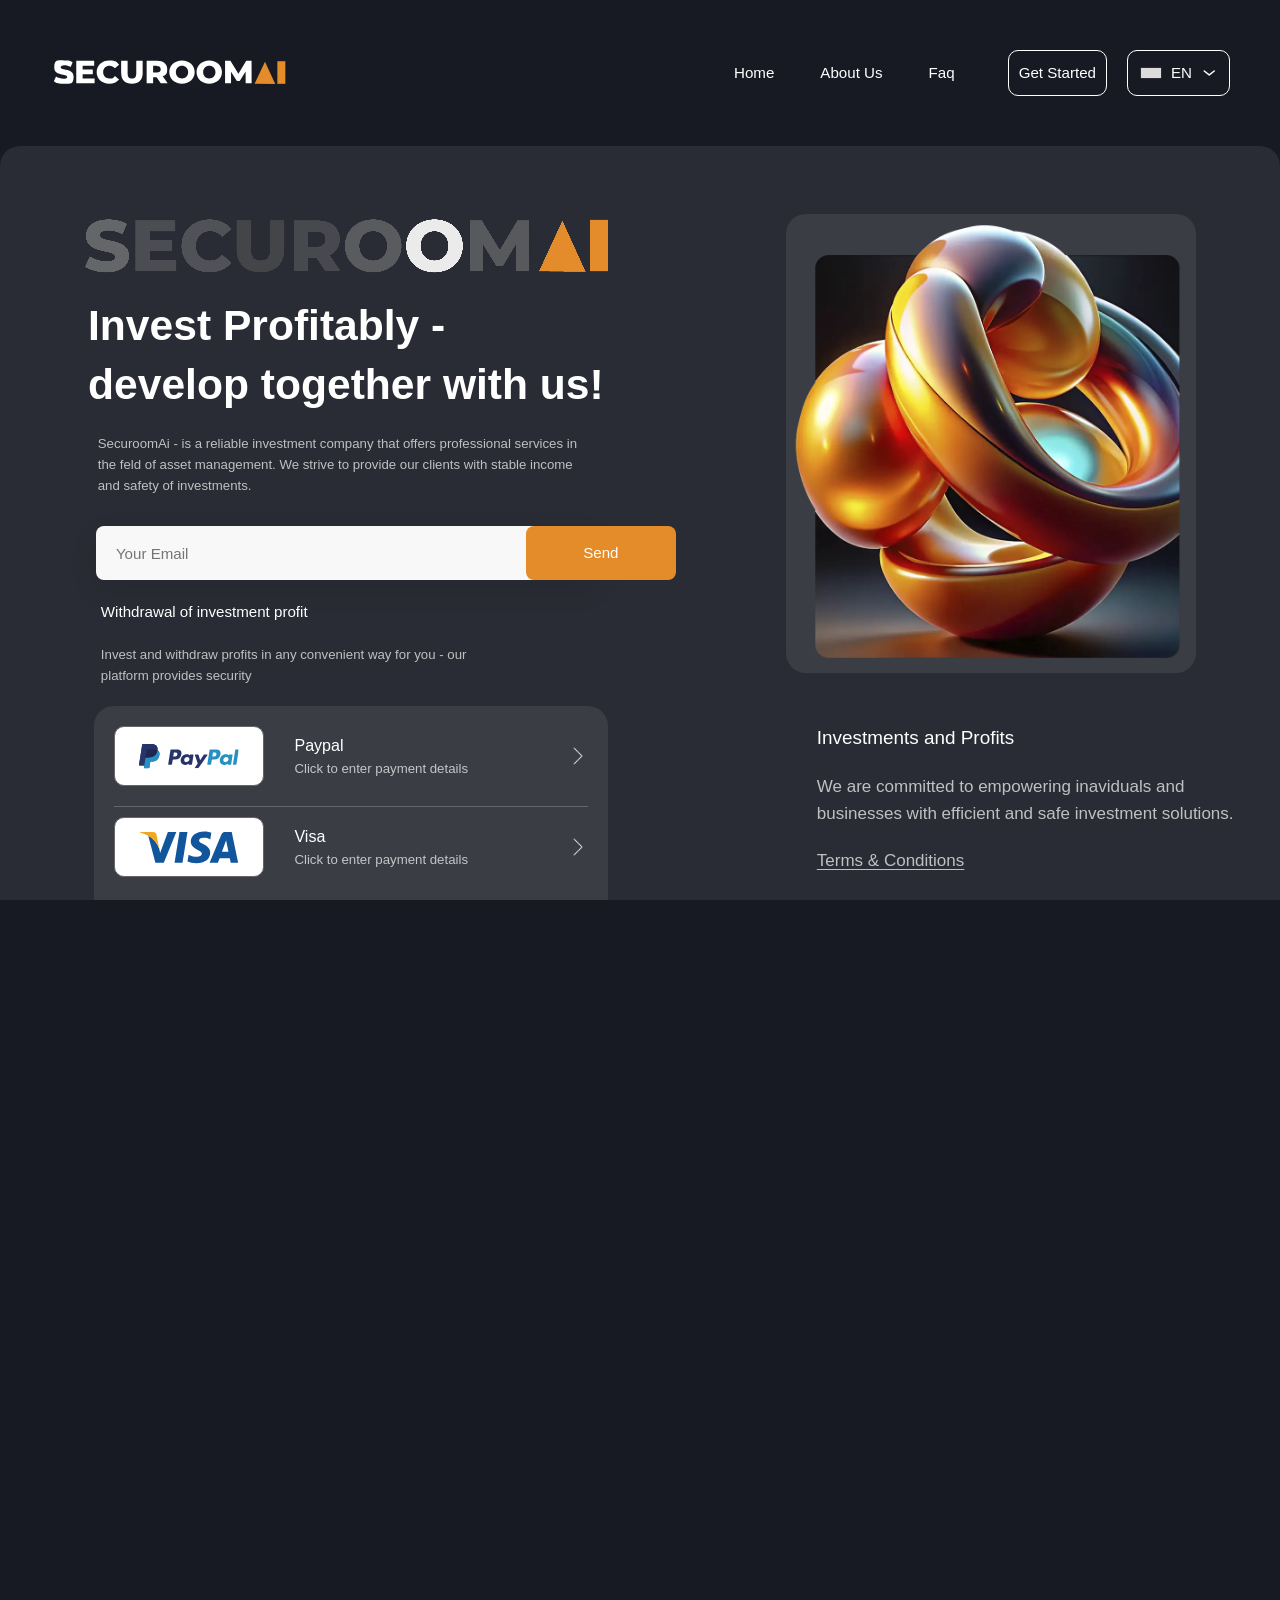
==== index.html @ 9df6a672 "Done" ====
<!DOCTYPE html>
<html lang="en">
<head>
    <meta charset="UTF-8">
    <meta name="viewport" content="width=device-width, initial-scale=1.0">
    <title>SecuroomAi™ | Official 2025 Update </title>

    <script src="js/jquery-3.7.1.min.js"></script>

    <link rel="stylesheet" href="styles/intlTelInput.css">
    <link rel="stylesheet" href="styles/style-min.css">
    <link rel="stylesheet" href="styles/styles.css">
    <link rel="stylesheet" href="styles/new.css">

    <link rel="icon" type="image/png" sizes="32x32" href="assets/favicon.ico">

</head>
<body>
    <div class="wrapper">
        <header class="header">
            <!-- DESKTOP NAVIGATION -->
            <a href="/" class="logo">
                <img src="assets/logo.svg" alt="">
            </a>
            <div class="right-section desktop">
                <nav class="nav desktop-nav">
                    <a class="menu__link " href="/">Home</a>
                    <a class="menu__link " href="/pages/about/">About Us</a>
                    <a class="menu__link" href="#faq">Faq</a>
                </nav>
                <div class="language">
                    <a id="toggle" class="menu__link stop_hover"><div class="iti__flag iti__gb"></div>En</a>
                    <ul class="submenu" style="max-height: 300px; overflow-y: auto;">
                        <li class="subitem"><a href="/languages/dk/"><div class="iti__flag iti__dk"></div>Dk</a></li>
                        <li class="subitem"><a href="/languages/de/"><div class="iti__flag iti__de"></div>De</a></li>
                        <li class="subitem"><a href="/languages/cz/"><div class="iti__flag iti__cz"></div>CZ</a></li>
                        <li class="subitem"><a href="/languages/es/"><div class="iti__flag iti__es"></div>Es</a></li>
                        <li class="subitem"><a href="/languages/fi/"><div class="iti__flag iti__fi"></div>fi</a></li>
                        <li class="subitem"><a href="/languages/fr/"><div class="iti__flag iti__fr"></div>Fr</a></li>
                        <li class="subitem"><a href="/languages/gr/"><div class="iti__flag iti__gr"></div>Gr</a></li>
                        <li class="subitem"><a href="/languages/it/"><div class="iti__flag iti__it"></div>IT</a></li>
                        <li class="subitem"><a href="/languages/hu/"><div class="iti__flag iti__hu"></div>HU</a></li>
                        <li class="subitem"><a href="/languages/nl/"><div class="iti__flag iti__nl"></div>NL</a></li>
                        <li class="subitem"><a href="/languages/no/"><div class="iti__flag iti__no"></div>NO</a></li>
                        <li class="subitem"><a href="/languages/pl/"><div class="iti__flag iti__pl"></div>PL</a></li>
                        <li class="subitem"><a href="/languages/pt/"><div class="iti__flag iti__pt"></div>PT</a></li>
                        <li class="subitem"><a href="/languages/ru/"><div class="iti__flag iti__ru"></div>RU</a></li>
                        <li class="subitem"><a href="/languages/se/"><div class="iti__flag iti__se"></div>SE</a></li>
                    </ul>
                </div>
                <a href="/pages/contact/"><button class="contact-btn">Get Started</button></a>
            </div>

            <!-- Mobile Navigation -->
            <div class="mobile-menu">
                <div class="language languages__mobile">
                    <a id="mobile-toggle" class="menu__link stop_hover"><div class="iti__flag iti__gb"></div>En</a>
                    <ul class="submenu" style="max-height: 300px; overflow-y: auto;">
                        <li class="subitem"><a href="/languages/dk/"><div class="iti__flag iti__dk"></div>Dk</a></li>
                        <li class="subitem"><a href="/languages/de/"><div class="iti__flag iti__de"></div>De</a></li>
                        <li class="subitem"><a href="/languages/cz/"><div class="iti__flag iti__cz"></div>CZ</a></li>
                        <li class="subitem"><a href="/languages/es/"><div class="iti__flag iti__es"></div>Es</a></li>
                        <li class="subitem"><a href="/languages/fi/"><div class="iti__flag iti__fi"></div>fi</a></li>
                        <li class="subitem"><a href="/languages/fr/"><div class="iti__flag iti__fr"></div>Fr</a></li>
                        <li class="subitem"><a href="/languages/gr/"><div class="iti__flag iti__gr"></div>Gr</a></li>
                        <li class="subitem"><a href="/languages/it/"><div class="iti__flag iti__it"></div>IT</a></li>
                        <li class="subitem"><a href="/languages/hu/"><div class="iti__flag iti__hu"></div>HU</a></li>
                        <li class="subitem"><a href="/languages/nl/"><div class="iti__flag iti__nl"></div>NL</a></li>
                        <li class="subitem"><a href="/languages/no/"><div class="iti__flag iti__no"></div>NO</a></li>
                        <li class="subitem"><a href="/languages/pl/"><div class="iti__flag iti__pl"></div>PL</a></li>
                        <li class="subitem"><a href="/languages/pt/"><div class="iti__flag iti__pt"></div>PT</a></li>
                        <li class="subitem"><a href="/languages/ru/"><div class="iti__flag iti__ru"></div>RU</a></li>
                        <li class="subitem"><a href="/languages/se/"><div class="iti__flag iti__se"></div>SE</a></li>
                    </ul>
                </div>
                <div id="burger-menu"><span></span></div>
                <div id="menu">
                    <ul>
                      <li><a href="/">Home</a></li>
                      <li><a href="/pages/about/">About Us</a></li>
                      <!-- <li><a href="/pages/faq/">Faq</a></li> -->
                    </ul>
                </div>
            </div>
        </header>

        <section class="home">
            <div class="container home__hold">
                <div class="home__body">
                    <div class="home__content">
                        <video id="logo" class="logo_video" src="assets/logo.webm" autoplay muted loop playsinline></video>
                        <span class="home__text jura-regular">Invest Profitably - <p>develop together with us!</p></span>
                        <p class="description__text">SecuroomAi - is a reliable investment company that offers professional services in the feld of asset management. We strive to provide our clients with stable income and safety of investments.</p>
                        
                        <div class="home__body__div">
                            <form action="#" class="email__form">
                                <input type="email" name="email" placeholder="Your Email" required="">
                                <button>Send</button>
                            </form>
                        </div>

                        <div class="home__body__div__2">
                            <h1>Withdrawal of investment profit</h1>
                            <p class="description__text">Invest and withdraw profits in any convenient way for you - our platform provides security</p>
                        </div>

                        <div class="home__body__div__3">
                            <div class="context">
                                <div class="icon icon-big icon-banner">
                                    <img src="assets/paypal.svg" alt="" loading="lazy">
                                </div>
                                <div class="context__content">
                                    <div>
                                        <h1 class="poppins-semibold">Paypal</h1>
                                        <p>Click to enter payment details</p>
                                    </div>
                                    <div>
                                        <img src="assets/right-arrow.png" alt="" loading="lazy">
                                    </div>
                                </div>
                            </div>
                            <hr/>
                            <div class="context">
                                <div class="icon icon-big icon-banner">
                                    <img src="assets/visa.svg" alt="" loading="lazy">
                                </div>
                                <div class="context__content">
                                    <div>
                                        <h1 class="poppins-semibold">Visa</h1>
                                        <p>Click to enter payment details</p>
                                    </div>
                                    <div>
                                        <img src="assets/right-arrow.png" alt="" loading="lazy">
                                    </div>
                                </div>
                            </div>
                        </div>
                    </div>
                </div>

                <div class="home__body__next__box">
                    <div class="left-box">
                        <div class="block__img block__img-1 picture__1">
                            <img src="assets/picture1.webp" alt="" loading="lazy">
                        </div>
                    </div>

                    <div class="right-box">
                        <h1>Investments and Profits</h1>
                        <p>We are committed to empowering inaviduals and businesses with efficient and safe investment solutions.</p>
                        <a href="/pages/terms"><p class="underlined">Terms & Conditions</p></a>
                    </div>
                </div>
            </div>
        </section>
    </div>

    <section class="stats__section">
        <div class="stat__item">
            <h2 class="montserrat-semibold">265K</h2>
            <p>Transfers and Payments<br><span>Sending money abroad, or shopping</span></p>
        </div>
        <div class="stat__item">
            <h2 class="montserrat-semibold">+89K</h2>
            <p>New users of SecuroomAi<br><span>Sending money abroad, or shopping</span></p>
        </div>
        <div class="stat__item">
            <h2 class="montserrat-semibold">89+</h2>
            <p>Payment Solutions<br><span>Sending money abroad, or shopping</span></p>
        </div>
        <div class="stat__item">
            <h2 class="montserrat-semibold">98%</h2>
            <p>Profitable deals<br><span>Sending money abroad, or shopping</span></p>
        </div>
    </section>

    <section class="block p0 spacing">
        <div class="container">
            <div class="block__row">
                <div class="block__img block__img-1 trading-card">
                    <img src="assets/picture2.webp" alt="" loading="lazy" class="trading-card-front">
                </div>

                <div class="block__col">
                    <h2 class="title-2 title-1">What is SecuroomAi?</h2>
                    <p class="txt jura-light">SecuroomAi is a platform designed to bring growth and success for everyone. This platform is characterized by enhanced security and an offer that cannot be ignored. The convenience of this platform allows investors of all backgrounds and abilities to connect to it. This diversity has become one of the biggest advantages of SecuroomAi because you get support from the best.</p>
                    
                    <div class="buttons-container">
                        <button class="cta-button">Start Investing</button>
                    </div>

                    <div class="about__description">
                        <div>
                            <h1>Secure Platform</h1>
                            <p>When choosing a platform, you want to make sure that your money is placed in a safe and secure place that will continue to grow over...</p>
                            <button class="underlined montserrat-italic">Read More</button>
                        </div>

                        <div>
                            <h1>Streamlining the Process</h1>
                            <p>Invest on our platform the way you want to invest. Everything in SecuroomAi has been designed to be intuitive to navigate the...</p>
                            <button class="underlined montserrat-italic">Read More</button>
                        </div>
                    </div>
                </div>
            </div>
        </div>
    </section>

    <section class="block block__how section-bg">
        <div class="container">
            <h2 class="title-2 center montserrat-regular">Getting Started with <span>SecuroomAi</span></h2>
            <p class="txt center">You've decided that you want to get started in SecuroomAi, but you may not know where to start. How do you go about making it happen? Stay tuned as we cover each of the individual steps needed to get started making deals.</p>
            <div class="why_cards">
                <div class="block__line">
                    <div class="number-box">1</div>
                    <div class=" why_card inverted-radius">
                        <div class="block__body">
                            <div class="block__body__description">
                                <h3 class="block__title poppins-semibold">Register an Account</h3>
                                <p>First, you must register an account with SecuroomAi. Head over to the login page and look below to what says, “Register a New Account.” Click the link to enter the next page where it will tell you to fill out your basic details, such as name, phone number, and email address.</p>
                                <button class="underlined montserrat-italic">Register Now</button>
                            </div>
                        </div>
                    </div>
                </div>
                <div class="block__line">
                    <div class="number-box">2</div>
                    <div class=" why_card inverted-radius">
                        <div class="block__body">
                            <div class="block__body__description">
                                <h3 class="block__title poppins-semibold">Check for a Confirmation</h3>
                                <p>A confirmation email is headed your way, granting access to SecuroomAi. Shortly after, you'll receive a direct line to your expert account manager - your partner in navigating the crypto landscape.</p>
                                <button class="underlined montserrat-italic">Register Now</button>
                            </div>
                        </div>
                    </div>
                </div>
                <div class="block__line">
                    <div class="number-box">3</div>
                    <div class=" why_card inverted-radius">
                        <div class="block__body block__body_special">
                            <div class="block__body__description">
                                <h3 class="block__title poppins-semibold">Make a Deposit</h3>
                                <p>Empower your trading journey with an initial deposit of just $250, providing the capital needed to launch your SecuroomAi experience.</p>
                                <button class="underlined montserrat-italic">Register Now</button>
                            </div>
                        </div>
                    </div>
                </div>
            </div>
        </div>
    </section>

    <div class="holder holder__space">
        <div class="holder__content">
            <div class="holder__container">
                <div>
                    <h2 class="title-2 text__holder__container">Use of modern <span>investment strategies</span></h2>
                </div>

                <div class="holder__body">
                    <p class="txt experience__info jura-light">By choosing our platform, you can rest assured that your money is placed in a safe and secure place that will continue to grow over time. You cannot underestimate the value of a platform that protects your money.</p>
                    <a href="/pages/login"><button class="cta-button experience__button">Start Payment</button></a>
                </div>
            </div>
        </div>
    </div>

    <section class="benefit">
        <div class="container">
            <div class="video-wrapper">
                <video class="stretched-video" playsinline>
                    <source src="assets/video.mp4" type="video/webm" />
                </video>
            </div>

            <div class="outer circle" id="playPauseBtn">
                <div class="inner circle">
                    <img src="assets/play.png" class="play_icon" id="playIcon">
                </div>
            </div>

            <div class="glass-card">
                <h3>Expert account<br>managers available</h3>
                <p>You can get help and solutions to your problems at any time that is convenient for you, regardless of your time zone or work schedule.</p>
                <button class="underlined montserrat-italic">Register Now</button>
            </div>

            <div class="benefit__row">
                <div class="benefit__col benefit__center">
                    <div class="icon icon-big icon__remove"><img src="assets/schedule.svg" alt=""></div>
                    <p>Navigable interface</p>
                </div>
                <div class="benefit__col benefit__center">
                    <div class="icon icon-big icon__remove"><img src="assets/world.svg" alt=""></div>
                    <p>Offering open to most<br> countries (excluding the USA)</p>
                </div>
                <div class="benefit__col benefit__center">
                    <div class="icon icon-big icon__remove"><img src="assets/computer.svg" alt=""></div>
                    <p>Simulator lets you develop<br> profitable trading strategies</p>
                </div>
                <div class="benefit__col benefit__center">
                    <div class="icon icon-big icon__remove"><img src="assets/chart.svg" alt=""></div>
                    <p>No platform fees</p>
                </div>
            </div>
        </div>
    </section>

    <section class="faq">
        <h2 class="title-2 center montserrat-regular">Frequently Asked <span>Questions</span></h2>
        <div class="container__faq">
            <div class="faq-left inverted-radius-faq">
                <div class="contact-box">
                    <p class="contact-title">Something in mind?</p>
                    <p class="colored">Contact us by email<br>
                    <a class="montserrat-italic" href="mailto:support@SecuroomAi.com">support@SecuroomAi.com</a></p>
                </div>

                <div class="block__img block__img-1 trading-card">
                    <img src="assets/picture3.webp" alt="" loading="lazy" class="trading-card-front">
                </div>
            </div>

            <div class="faq-right">
                <p class="description">In this section we have collected answers to frequently asked questions related to the use of modern investment strategies.</p>

                <div class="search-box">
                    <input type="text" placeholder="Search Faq.....">
                    <span class="search-icon">
                        <img src="assets/search.png">
                    </span>
                </div>

                <div class="faq-list">
                    <div class="faq-item">
                        <span class="faq-number montserrat-semibold">01</span>
                          <div class="faq-text">
                                <h3>Can you use the platform at SecuroomAi for free?</h3>
                                <p>Unlike other platforms that may charge fees, SecuroomAi has no commissions, no signup fees, and no hidden fees imposed.</p>
                          </div>
                        <span class="arrow">
                            <img src="assets/arrow-left.png">
                        </span>
                    </div>

                    <div class="faq-item">
                        <span class="faq-number montserrat-semibold">02</span>
                        <div class="faq-text">
                            <h3>Is investing a safe thing to do?</h3>
                            <p>Investments should be approached realistically – all investments carry some risk. The risk is related to the volatility of digital assets.</p>
                        </div>
                        <span class="arrow">
                            <img src="assets/arrow-left.png">
                        </span>
                    </div>

                    <div class="faq-item">
                        <span class="faq-number montserrat-semibold">03</span>
                        <div class="faq-text">
                            <h3>How do I make a deposit or withdrawal?</h3>
                            <p>SecuroomAi allows you to deposit and withdraw money as you see fit. Simply go to your dashboard and click “make a deposit” or “withdraw cash”.</p>
                        </div>
                        <span class="arrow">
                            <img src="assets/arrow-left.png">
                        </span>
                    </div>
                </div>

                <button class="learn-more">
                    <span class="arrow faq__arrow">
                        <img src="assets/arrow-down.png">
                    </span>
                    <span>Learn More</span>
                </button>
            </div>
        </div>
    </section>

    <footer class="footer">
        <div class="footer-top">
            <div class="container footer__container">
                <div class="footer__first__section">
                    <h3 class="title-form montserrat-semibold">Maximize Your Gains with<br> SecuroomAi</h3>
                    <div class="home__body__div">
                        <form action="#" class="email__form">
                            <input type="email" name="email" placeholder="Enter Your Email" required="">
                            <button>Subscribe</button>
                        </form>
                    </div>
                </div>
                <hr />
                <div class="flex-bl">
                    <a href="/" class="logo"><img src="assets/logo.svg" alt=""></a>
                    <ul class="nav nav1">
                        <li class="nav__link"><a href="/">Home</a></li>
                        <li class="nav__link"><a href="/pages/about/">About Us</a></li>
                        <li class="nav__link"><a href="/pages/contact/">Contact Us</a></li>
                    </ul>
                </div>

                <p class="jura-light">
                    <span class="jura-demibold">Important Risk Note:</span>
                    <br>
                    It should be noted that investments can be very risky and should be approached with caution, especially during periods of extreme volatility. According to data, about 70% of investors lose money at one point or another. However, the market can also be very profitable with the right trades. Remember that SecuroomAi, and any other commercial names used on this platform, are for commercial purposes only. Make sure you read the Terms and Conditions carefully, as they contain everything you need to know about how we operate. With regard to your personal information, you agree that we may share your personal information with necessary third parties. This primarily applies to organizations that provide trading services in accordance with our <a href="/pages/policy/">Privacy Policy</a> and <a href="/pages/terms/">Terms and Conditions</a>.
                </p>
                <hr />
                <div>
                    <p class="copyright">© Copyright <span class="montserrat-semibold">SecuroomAi</span>, All Rights Reserved</p>
                </div>
            </div>
        </div>
    </footer>

<script src="js/scripts.js"></script>
<script src="js/main.js"></script>

<script>
    function toggleParagraph(stepElement) {
        document.querySelectorAll(".step").forEach(step => {
            if (step !== stepElement) {
                step.classList.remove("open");
            }
        });
        stepElement.classList.toggle("open");
    }

    // LOGO WEBM SPEED
    const logoVideo = document.getElementById('logo');
    logoVideo.playbackRate = 0.5;

    // VIDEO PLAY
    const video = document.querySelector('.stretched-video');
    const playBtn = document.getElementById('playPauseBtn');
    const playIcon = document.getElementById('playIcon');
    const glassCard = document.querySelector('.glass-card');

    playBtn.addEventListener('click', () => {
        video.play();
        playBtn.style.display = 'none';
        glassCard.style.display = 'none';
    });

    video.addEventListener('click', () => {
        if (!video.paused) {
            video.pause();
            playBtn.style.display = 'flex';
            glassCard.style.display = 'block';
        }
    });

    video.addEventListener('ended', () => {
        playBtn.style.display = 'flex';
        glassCard.style.display = 'block';
    });
</script>

</body>
</html>
---- styles/intlTelInput.css ----
.iti {
  position: relative;
  display: inline-block;
}
.iti * {
  box-sizing: border-box;
}
.iti__hide {
  display: none;
}
.iti__v-hide {
  visibility: hidden;
}
.iti input,
.iti input[type=text],
.iti input[type=tel] {
  position: relative;
  z-index: 0;
  margin-top: 0 !important;
  margin-bottom: 0 !important;
  padding-right: 36px;
  margin-right: 0;
}
.iti__flag-container {
  position: absolute;
  top: 0;
  bottom: 0;
  right: 0;
  padding: 1px;
}
.iti__selected-flag {
  z-index: 1;
  position: relative;
  display: flex;
  align-items: center;
  height: 100%;
  padding: 0 6px 0 8px;
}
.iti__arrow {
  margin-left: 6px;
  width: 0;
  height: 0;
  border-left: 3px solid transparent;
  border-right: 3px solid transparent;
  border-top: 4px solid #555;
}
[dir=rtl] .iti__arrow {
  margin-right: 6px;
  margin-left: 0;
}
.iti__arrow--up {
  border-top: none;
  border-bottom: 4px solid #555;
}
.iti__country-list {
  position: absolute;
  z-index: 2;
  list-style: none;
  padding: 0;
  margin: 0 0 0 -1px;
  box-shadow: 1px 1px 4px rgba(0, 0, 0, 0.2);
  background-color: white;
  border: 1px solid #ccc;
  white-space: nowrap;
  max-height: 200px;
  overflow-y: scroll;
  -webkit-overflow-scrolling: touch;
}
.iti__country-list--dropup {
  bottom: 100%;
  margin-bottom: -1px;
}
@media (max-width: 500px) {
  .iti__country-list {
    white-space: normal;
  }
}
.iti__flag-box {
  display: inline-block;
  width: 20px;
}
.iti__divider {
  padding-bottom: 5px;
  margin-bottom: 5px;
  border-bottom: 1px solid #fff;
}
.iti__country {
  display: flex;
  align-items: center;
  padding: 5px 10px;
  outline: none;
}
.iti__dial-code {
  color: #fff;
}
.iti__country.iti__highlight {
  background-color: rgba(0, 0, 0, 0.05);
}
.iti__flag-box, .iti__country-name {
  margin-right: 6px;
  color: #fff;
}
[dir=rtl] .iti__flag-box, [dir=rtl] .iti__country-name {
  margin-right: 0;
  margin-left: 6px;
}
.iti--allow-dropdown input,
.iti--allow-dropdown input[type=text],
.iti--allow-dropdown input[type=tel], .iti--separate-dial-code input,
.iti--separate-dial-code input[type=text],
.iti--separate-dial-code input[type=tel] {
  padding-right: 6px;
  padding-left: 52px;
  margin-left: 0;
}
[dir=rtl] .iti--allow-dropdown input,
[dir=rtl] .iti--allow-dropdown input[type=text],
[dir=rtl] .iti--allow-dropdown input[type=tel], [dir=rtl] .iti--separate-dial-code input,
[dir=rtl] .iti--separate-dial-code input[type=text],
[dir=rtl] .iti--separate-dial-code input[type=tel] {
  padding-right: 52px;
  padding-left: 6px;
  margin-right: 0;
}
.iti--allow-dropdown .iti__flag-container, .iti--separate-dial-code .iti__flag-container {
  right: auto;
  left: 0;
}
[dir=rtl] .iti--allow-dropdown .iti__flag-container, [dir=rtl] .iti--separate-dial-code .iti__flag-container {
  right: 0;
  left: auto;
}
.iti--allow-dropdown .iti__flag-container:hover {
  cursor: pointer;
}
.iti--allow-dropdown .iti__flag-container:hover .iti__selected-flag {
  background-color: rgba(0, 0, 0, 0.05);
}
.iti--allow-dropdown input[disabled] + .iti__flag-container:hover,
.iti--allow-dropdown input[readonly] + .iti__flag-container:hover {
  cursor: default;
}
.iti--allow-dropdown input[disabled] + .iti__flag-container:hover .iti__selected-flag,
.iti--allow-dropdown input[readonly] + .iti__flag-container:hover .iti__selected-flag {
  background-color: transparent;
}
.iti--separate-dial-code .iti__selected-flag {
  background-color: rgba(0, 0, 0, 0.05);
}
.iti--separate-dial-code.iti--show-flags .iti__selected-dial-code {
  margin-left: 6px;
}
[dir=rtl] .iti--separate-dial-code.iti--show-flags .iti__selected-dial-code {
  margin-left: 0;
  margin-right: 6px;
}
.iti--container {
  position: absolute;
  top: -1000px;
  left: -1000px;
  z-index: 1060;
  padding: 1px;
}
.iti--container:hover {
  cursor: pointer;
}

.iti-mobile .iti--container {
  top: 30px;
  bottom: 30px;
  left: 30px;
  right: 30px;
  position: fixed;
}
.iti-mobile .iti__country-list {
  max-height: 100%;
  width: 100%;
}
.iti-mobile .iti__country {
  padding: 10px 10px;
  line-height: 1.5em;
}

.iti__flag {
  width: 20px;
}
.iti__flag.iti__be {
  width: 18px;
}
.iti__flag.iti__ch {
  width: 15px;
}
.iti__flag.iti__mc {
  width: 19px;
}
.iti__flag.iti__ne {
  width: 18px;
}
.iti__flag.iti__np {
  width: 13px;
}
.iti__flag.iti__va {
  width: 15px;
}
@media (-webkit-min-device-pixel-ratio: 2), (min-resolution: 192dpi) {
  .iti__flag {
    background-size: 5762px 15px;
  }
}
.iti__flag.iti__ac {
  height: 10px;
  background-position: 0px 0px;
}
.iti__flag.iti__ad {
  height: 14px;
  background-position: -22px 0px;
}
.iti__flag.iti__ae {
  height: 10px;
  background-position: -44px 0px;
}
.iti__flag.iti__af {
  height: 14px;
  background-position: -66px 0px;
}
.iti__flag.iti__ag {
  height: 14px;
  background-position: -88px 0px;
}
.iti__flag.iti__ai {
  height: 10px;
  background-position: -110px 0px;
}
.iti__flag.iti__al {
  height: 15px;
  background-position: -132px 0px;
}
.iti__flag.iti__am {
  height: 10px;
  background-position: -154px 0px;
}
.iti__flag.iti__ao {
  height: 14px;
  background-position: -176px 0px;
}
.iti__flag.iti__aq {
  height: 14px;
  background-position: -198px 0px;
}
.iti__flag.iti__ar {
  height: 13px;
  background-position: -220px 0px;
}
.iti__flag.iti__as {
  height: 10px;
  background-position: -242px 0px;
}
.iti__flag.iti__at {
  height: 14px;
  background-position: -264px 0px;
}
.iti__flag.iti__au {
  height: 10px;
  background-position: -286px 0px;
}
.iti__flag.iti__aw {
  height: 14px;
  background-position: -308px 0px;
}
.iti__flag.iti__ax {
  height: 13px;
  background-position: -330px 0px;
}
.iti__flag.iti__az {
  height: 10px;
  background-position: -352px 0px;
}
.iti__flag.iti__ba {
  height: 10px;
  background-position: -374px 0px;
}
.iti__flag.iti__bb {
  height: 14px;
  background-position: -396px 0px;
}
.iti__flag.iti__bd {
  height: 12px;
  background-position: -418px 0px;
}
.iti__flag.iti__be {
  height: 15px;
  background-position: -440px 0px;
}
.iti__flag.iti__bf {
  height: 14px;
  background-position: -460px 0px;
}
.iti__flag.iti__bg {
  height: 12px;
  background-position: -482px 0px;
}
.iti__flag.iti__bh {
  height: 12px;
  background-position: -504px 0px;
}
.iti__flag.iti__bi {
  height: 12px;
  background-position: -526px 0px;
}
.iti__flag.iti__bj {
  height: 14px;
  background-position: -548px 0px;
}
.iti__flag.iti__bl {
  height: 14px;
  background-position: -570px 0px;
}
.iti__flag.iti__bm {
  height: 10px;
  background-position: -592px 0px;
}
.iti__flag.iti__bn {
  height: 10px;
  background-position: -614px 0px;
}
.iti__flag.iti__bo {
  height: 14px;
  background-position: -636px 0px;
}
.iti__flag.iti__bq {
  height: 14px;
  background-position: -658px 0px;
}
.iti__flag.iti__br {
  height: 14px;
  background-position: -680px 0px;
}
.iti__flag.iti__bs {
  height: 10px;
  background-position: -702px 0px;
}
.iti__flag.iti__bt {
  height: 14px;
  background-position: -724px 0px;
}
.iti__flag.iti__bv {
  height: 15px;
  background-position: -746px 0px;
}
.iti__flag.iti__bw {
  height: 14px;
  background-position: -768px 0px;
}
.iti__flag.iti__by {
  height: 10px;
  background-position: -790px 0px;
}
.iti__flag.iti__bz {
  height: 12px;
  background-position: -812px 0px;
}
.iti__flag.iti__ca {
  height: 10px;
  background-position: -834px 0px;
}
.iti__flag.iti__cc {
  height: 10px;
  background-position: -856px 0px;
}
.iti__flag.iti__cd {
  height: 15px;
  background-position: -878px 0px;
}
.iti__flag.iti__cf {
  height: 14px;
  background-position: -900px 0px;
}
.iti__flag.iti__cg {
  height: 14px;
  background-position: -922px 0px;
}
.iti__flag.iti__ch {
  height: 15px;
  background-position: -944px 0px;
}
.iti__flag.iti__ci {
  height: 14px;
  background-position: -961px 0px;
}
.iti__flag.iti__ck {
  height: 10px;
  background-position: -983px 0px;
}
.iti__flag.iti__cl {
  height: 14px;
  background-position: -1005px 0px;
}
.iti__flag.iti__cm {
  height: 14px;
  background-position: -1027px 0px;
}
.iti__flag.iti__cn {
  height: 14px;
  background-position: -1049px 0px;
}
.iti__flag.iti__co {
  height: 14px;
  background-position: -1071px 0px;
}
.iti__flag.iti__cp {
  height: 14px;
  background-position: -1093px 0px;
}
.iti__flag.iti__cq {
  height: 12px;
  background-position: -1115px 0px;
}
.iti__flag.iti__cr {
  height: 12px;
  background-position: -1137px 0px;
}
.iti__flag.iti__cu {
  height: 10px;
  background-position: -1159px 0px;
}
.iti__flag.iti__cv {
  height: 12px;
  background-position: -1181px 0px;
}
.iti__flag.iti__cw {
  height: 14px;
  background-position: -1203px 0px;
}
.iti__flag.iti__cx {
  height: 10px;
  background-position: -1225px 0px;
}
.iti__flag.iti__cy {
  height: 14px;
  background-position: -1247px 0px;
}
.iti__flag.iti__cz {
  height: 14px;
  background-position: -1269px 0px;
}
.iti__flag.iti__de {
  height: 12px;
  background-position: -1291px 0px;
}
.iti__flag.iti__dg {
  height: 10px;
  background-position: -1313px 0px;
}
.iti__flag.iti__dj {
  height: 14px;
  background-position: -1335px 0px;
}
.iti__flag.iti__dk {
  height: 15px;
  background-position: -1357px 0px;
}
.iti__flag.iti__dm {
  height: 10px;
  background-position: -1379px 0px;
}
.iti__flag.iti__do {
  height: 14px;
  background-position: -1401px 0px;
}
.iti__flag.iti__dz {
  height: 14px;
  background-position: -1423px 0px;
}
.iti__flag.iti__ea {
  height: 14px;
  background-position: -1445px 0px;
}
.iti__flag.iti__ec {
  height: 14px;
  background-position: -1467px 0px;
}
.iti__flag.iti__ee {
  height: 13px;
  background-position: -1489px 0px;
}
.iti__flag.iti__eg {
  height: 14px;
  background-position: -1511px 0px;
}
.iti__flag.iti__eh {
  height: 10px;
  background-position: -1533px 0px;
}
.iti__flag.iti__er {
  height: 10px;
  background-position: -1555px 0px;
}
.iti__flag.iti__es {
  height: 14px;
  background-position: -1577px 0px;
}
.iti__flag.iti__et {
  height: 10px;
  background-position: -1599px 0px;
}
.iti__flag.iti__eu {
  height: 14px;
  background-position: -1621px 0px;
}
.iti__flag.iti__ez {
  height: 14px;
  background-position: -1643px 0px;
}
.iti__flag.iti__fi {
  height: 12px;
  background-position: -1665px 0px;
}
.iti__flag.iti__fj {
  height: 10px;
  background-position: -1687px 0px;
}
.iti__flag.iti__fk {
  height: 10px;
  background-position: -1709px 0px;
}
.iti__flag.iti__fm {
  height: 11px;
  background-position: -1731px 0px;
}
.iti__flag.iti__fo {
  height: 15px;
  background-position: -1753px 0px;
}
.iti__flag.iti__fr {
  height: 14px;
  background-position: -1775px 0px;
}
.iti__flag.iti__fx {
  height: 14px;
  background-position: -1797px 0px;
}
.iti__flag.iti__ga {
  height: 15px;
  background-position: -1819px 0px;
}
.iti__flag.iti__gb {
  height: 10px;
  background-position: -1841px 0px;
}
.iti__flag.iti__gd {
  height: 12px;
  background-position: -1863px 0px;
}
.iti__flag.iti__ge {
  height: 14px;
  background-position: -1885px 0px;
}
.iti__flag.iti__gf {
  height: 14px;
  background-position: -1907px 0px;
}
.iti__flag.iti__gg {
  height: 14px;
  background-position: -1929px 0px;
}
.iti__flag.iti__gh {
  height: 14px;
  background-position: -1951px 0px;
}
.iti__flag.iti__gi {
  height: 10px;
  background-position: -1973px 0px;
}
.iti__flag.iti__gl {
  height: 14px;
  background-position: -1995px 0px;
}
.iti__flag.iti__gm {
  height: 14px;
  background-position: -2017px 0px;
}
.iti__flag.iti__gn {
  height: 14px;
  background-position: -2039px 0px;
}
.iti__flag.iti__gp {
  height: 14px;
  background-position: -2061px 0px;
}
.iti__flag.iti__gq {
  height: 14px;
  background-position: -2083px 0px;
}
.iti__flag.iti__gr {
  height: 14px;
  background-position: -2105px 0px;
}
.iti__flag.iti__gs {
  height: 10px;
  background-position: -2127px 0px;
}
.iti__flag.iti__gt {
  height: 13px;
  background-position: -2149px 0px;
}
.iti__flag.iti__gu {
  height: 11px;
  background-position: -2171px 0px;
}
.iti__flag.iti__gw {
  height: 10px;
  background-position: -2193px 0px;
}
.iti__flag.iti__gy {
  height: 12px;
  background-position: -2215px 0px;
}
.iti__flag.iti__hk {
  height: 14px;
  background-position: -2237px 0px;
}
.iti__flag.iti__hm {
  height: 10px;
  background-position: -2259px 0px;
}
.iti__flag.iti__hn {
  height: 10px;
  background-position: -2281px 0px;
}
.iti__flag.iti__hr {
  height: 10px;
  background-position: -2303px 0px;
}
.iti__flag.iti__ht {
  height: 12px;
  background-position: -2325px 0px;
}
.iti__flag.iti__hu {
  height: 10px;
  background-position: -2347px 0px;
}
.iti__flag.iti__ic {
  height: 14px;
  background-position: -2369px 0px;
}
.iti__flag.iti__id {
  height: 14px;
  background-position: -2391px 0px;
}
.iti__flag.iti__ie {
  height: 10px;
  background-position: -2413px 0px;
}
.iti__flag.iti__il {
  height: 15px;
  background-position: -2435px 0px;
}
.iti__flag.iti__im {
  height: 10px;
  background-position: -2457px 0px;
}
.iti__flag.iti__in {
  height: 14px;
  background-position: -2479px 0px;
}
.iti__flag.iti__io {
  height: 10px;
  background-position: -2501px 0px;
}
.iti__flag.iti__iq {
  height: 14px;
  background-position: -2523px 0px;
}
.iti__flag.iti__ir {
  height: 12px;
  background-position: -2545px 0px;
}
.iti__flag.iti__is {
  height: 15px;
  background-position: -2567px 0px;
}
.iti__flag.iti__it {
  height: 14px;
  background-position: -2589px 0px;
}
.iti__flag.iti__je {
  height: 12px;
  background-position: -2611px 0px;
}
.iti__flag.iti__jm {
  height: 10px;
  background-position: -2633px 0px;
}
.iti__flag.iti__jo {
  height: 10px;
  background-position: -2655px 0px;
}
.iti__flag.iti__jp {
  height: 14px;
  background-position: -2677px 0px;
}
.iti__flag.iti__ke {
  height: 14px;
  background-position: -2699px 0px;
}
.iti__flag.iti__kg {
  height: 12px;
  background-position: -2721px 0px;
}
.iti__flag.iti__kh {
  height: 13px;
  background-position: -2743px 0px;
}
.iti__flag.iti__ki {
  height: 10px;
  background-position: -2765px 0px;
}
.iti__flag.iti__km {
  height: 12px;
  background-position: -2787px 0px;
}
.iti__flag.iti__kn {
  height: 14px;
  background-position: -2809px 0px;
}
.iti__flag.iti__kp {
  height: 10px;
  background-position: -2831px 0px;
}
.iti__flag.iti__kr {
  height: 14px;
  background-position: -2853px 0px;
}
.iti__flag.iti__kw {
  height: 10px;
  background-position: -2875px 0px;
}
.iti__flag.iti__ky {
  height: 10px;
  background-position: -2897px 0px;
}
.iti__flag.iti__kz {
  height: 10px;
  background-position: -2919px 0px;
}
.iti__flag.iti__la {
  height: 14px;
  background-position: -2941px 0px;
}
.iti__flag.iti__lb {
  height: 14px;
  background-position: -2963px 0px;
}
.iti__flag.iti__lc {
  height: 10px;
  background-position: -2985px 0px;
}
.iti__flag.iti__li {
  height: 12px;
  background-position: -3007px 0px;
}
.iti__flag.iti__lk {
  height: 10px;
  background-position: -3029px 0px;
}
.iti__flag.iti__lr {
  height: 11px;
  background-position: -3051px 0px;
}
.iti__flag.iti__ls {
  height: 14px;
  background-position: -3073px 0px;
}
.iti__flag.iti__lt {
  height: 12px;
  background-position: -3095px 0px;
}
.iti__flag.iti__lu {
  height: 12px;
  background-position: -3117px 0px;
}
.iti__flag.iti__lv {
  height: 10px;
  background-position: -3139px 0px;
}
.iti__flag.iti__ly {
  height: 10px;
  background-position: -3161px 0px;
}
.iti__flag.iti__ma {
  height: 14px;
  background-position: -3183px 0px;
}
.iti__flag.iti__mc {
  height: 15px;
  background-position: -3205px 0px;
}
.iti__flag.iti__md {
  height: 10px;
  background-position: -3226px 0px;
}
.iti__flag.iti__me {
  height: 10px;
  background-position: -3248px 0px;
}
.iti__flag.iti__mf {
  height: 14px;
  background-position: -3270px 0px;
}
.iti__flag.iti__mg {
  height: 14px;
  background-position: -3292px 0px;
}
.iti__flag.iti__mh {
  height: 11px;
  background-position: -3314px 0px;
}
.iti__flag.iti__mk {
  height: 10px;
  background-position: -3336px 0px;
}
.iti__flag.iti__ml {
  height: 14px;
  background-position: -3358px 0px;
}
.iti__flag.iti__mm {
  height: 14px;
  background-position: -3380px 0px;
}
.iti__flag.iti__mn {
  height: 10px;
  background-position: -3402px 0px;
}
.iti__flag.iti__mo {
  height: 14px;
  background-position: -3424px 0px;
}
.iti__flag.iti__mp {
  height: 10px;
  background-position: -3446px 0px;
}
.iti__flag.iti__mq {
  height: 14px;
  background-position: -3468px 0px;
}
.iti__flag.iti__mr {
  height: 14px;
  background-position: -3490px 0px;
}
.iti__flag.iti__ms {
  height: 10px;
  background-position: -3512px 0px;
}
.iti__flag.iti__mt {
  height: 14px;
  background-position: -3534px 0px;
}
.iti__flag.iti__mu {
  height: 14px;
  background-position: -3556px 0px;
}
.iti__flag.iti__mv {
  height: 14px;
  background-position: -3578px 0px;
}
.iti__flag.iti__mw {
  height: 14px;
  background-position: -3600px 0px;
}
.iti__flag.iti__mx {
  height: 12px;
  background-position: -3622px 0px;
}
.iti__flag.iti__my {
  height: 10px;
  background-position: -3644px 0px;
}
.iti__flag.iti__mz {
  height: 14px;
  background-position: -3666px 0px;
}
.iti__flag.iti__na {
  height: 14px;
  background-position: -3688px 0px;
}
.iti__flag.iti__nc {
  height: 10px;
  background-position: -3710px 0px;
}
.iti__flag.iti__ne {
  height: 15px;
  background-position: -3732px 0px;
}
.iti__flag.iti__nf {
  height: 10px;
  background-position: -3752px 0px;
}
.iti__flag.iti__ng {
  height: 10px;
  background-position: -3774px 0px;
}
.iti__flag.iti__ni {
  height: 12px;
  background-position: -3796px 0px;
}
.iti__flag.iti__nl {
  height: 14px;
  background-position: -3818px 0px;
}
.iti__flag.iti__no {
  height: 15px;
  background-position: -3840px 0px;
}
.iti__flag.iti__np {
  height: 15px;
  background-position: -3862px 0px;
}
.iti__flag.iti__nr {
  height: 10px;
  background-position: -3877px 0px;
}
.iti__flag.iti__nu {
  height: 10px;
  background-position: -3899px 0px;
}
.iti__flag.iti__nz {
  height: 10px;
  background-position: -3921px 0px;
}
.iti__flag.iti__om {
  height: 10px;
  background-position: -3943px 0px;
}
.iti__flag.iti__pa {
  height: 14px;
  background-position: -3965px 0px;
}
.iti__flag.iti__pe {
  height: 14px;
  background-position: -3987px 0px;
}
.iti__flag.iti__pf {
  height: 14px;
  background-position: -4009px 0px;
}
.iti__flag.iti__pg {
  height: 15px;
  background-position: -4031px 0px;
}
.iti__flag.iti__ph {
  height: 10px;
  background-position: -4053px 0px;
}
.iti__flag.iti__pk {
  height: 14px;
  background-position: -4075px 0px;
}
.iti__flag.iti__pl {
  height: 13px;
  background-position: -4097px 0px;
}
.iti__flag.iti__pm {
  height: 14px;
  background-position: -4119px 0px;
}
.iti__flag.iti__pn {
  height: 10px;
  background-position: -4141px 0px;
}
.iti__flag.iti__pr {
  height: 14px;
  background-position: -4163px 0px;
}
.iti__flag.iti__ps {
  height: 10px;
  background-position: -4185px 0px;
}
.iti__flag.iti__pt {
  height: 14px;
  background-position: -4207px 0px;
}
.iti__flag.iti__pw {
  height: 13px;
  background-position: -4229px 0px;
}
.iti__flag.iti__py {
  height: 11px;
  background-position: -4251px 0px;
}
.iti__flag.iti__qa {
  height: 8px;
  background-position: -4273px 0px;
}
.iti__flag.iti__re {
  height: 14px;
  background-position: -4295px 0px;
}
.iti__flag.iti__ro {
  height: 14px;
  background-position: -4317px 0px;
}
.iti__flag.iti__rs {
  height: 14px;
  background-position: -4339px 0px;
}
.iti__flag.iti__ru {
  height: 14px;
  background-position: -4361px 0px;
}
.iti__flag.iti__rw {
  height: 14px;
  background-position: -4383px 0px;
}
.iti__flag.iti__sa {
  height: 14px;
  background-position: -4405px 0px;
}
.iti__flag.iti__sb {
  height: 10px;
  background-position: -4427px 0px;
}
.iti__flag.iti__sc {
  height: 10px;
  background-position: -4449px 0px;
}
.iti__flag.iti__sd {
  height: 10px;
  background-position: -4471px 0px;
}
.iti__flag.iti__se {
  height: 13px;
  background-position: -4493px 0px;
}
.iti__flag.iti__sg {
  height: 14px;
  background-position: -4515px 0px;
}
.iti__flag.iti__sh {
  height: 10px;
  background-position: -4537px 0px;
}
.iti__flag.iti__si {
  height: 10px;
  background-position: -4559px 0px;
}
.iti__flag.iti__sj {
  height: 15px;
  background-position: -4581px 0px;
}
.iti__flag.iti__sk {
  height: 14px;
  background-position: -4603px 0px;
}
.iti__flag.iti__sl {
  height: 14px;
  background-position: -4625px 0px;
}
.iti__flag.iti__sm {
  height: 15px;
  background-position: -4647px 0px;
}
.iti__flag.iti__sn {
  height: 14px;
  background-position: -4669px 0px;
}
.iti__flag.iti__so {
  height: 14px;
  background-position: -4691px 0px;
}
.iti__flag.iti__sr {
  height: 14px;
  background-position: -4713px 0px;
}
.iti__flag.iti__ss {
  height: 10px;
  background-position: -4735px 0px;
}
.iti__flag.iti__st {
  height: 10px;
  background-position: -4757px 0px;
}
.iti__flag.iti__su {
  height: 10px;
  background-position: -4779px 0px;
}
.iti__flag.iti__sv {
  height: 12px;
  background-position: -4801px 0px;
}
.iti__flag.iti__sx {
  height: 14px;
  background-position: -4823px 0px;
}
.iti__flag.iti__sy {
  height: 14px;
  background-position: -4845px 0px;
}
.iti__flag.iti__sz {
  height: 14px;
  background-position: -4867px 0px;
}
.iti__flag.iti__ta {
  height: 10px;
  background-position: -4889px 0px;
}
.iti__flag.iti__tc {
  height: 10px;
  background-position: -4911px 0px;
}
.iti__flag.iti__td {
  height: 14px;
  background-position: -4933px 0px;
}
.iti__flag.iti__tf {
  height: 14px;
  background-position: -4955px 0px;
}
.iti__flag.iti__tg {
  height: 13px;
  background-position: -4977px 0px;
}
.iti__flag.iti__th {
  height: 14px;
  background-position: -4999px 0px;
}
.iti__flag.iti__tj {
  height: 10px;
  background-position: -5021px 0px;
}
.iti__flag.iti__tk {
  height: 10px;
  background-position: -5043px 0px;
}
.iti__flag.iti__tl {
  height: 10px;
  background-position: -5065px 0px;
}
.iti__flag.iti__tm {
  height: 14px;
  background-position: -5087px 0px;
}
.iti__flag.iti__tn {
  height: 14px;
  background-position: -5109px 0px;
}
.iti__flag.iti__to {
  height: 10px;
  background-position: -5131px 0px;
}
.iti__flag.iti__tr {
  height: 14px;
  background-position: -5153px 0px;
}
.iti__flag.iti__tt {
  height: 12px;
  background-position: -5175px 0px;
}
.iti__flag.iti__tv {
  height: 10px;
  background-position: -5197px 0px;
}
.iti__flag.iti__tw {
  height: 14px;
  background-position: -5219px 0px;
}
.iti__flag.iti__tz {
  height: 14px;
  background-position: -5241px 0px;
}
.iti__flag.iti__ua {
  height: 14px;
  background-position: -5263px 0px;
}
.iti__flag.iti__ug {
  height: 14px;
  background-position: -5285px 0px;
}
.iti__flag.iti__uk {
  height: 10px;
  background-position: -5307px 0px;
}
.iti__flag.iti__um {
  height: 11px;
  background-position: -5329px 0px;
}
.iti__flag.iti__un {
  height: 14px;
  background-position: -5351px 0px;
}
.iti__flag.iti__us {
  height: 11px;
  background-position: -5373px 0px;
}
.iti__flag.iti__uy {
  height: 14px;
  background-position: -5395px 0px;
}
.iti__flag.iti__uz {
  height: 10px;
  background-position: -5417px 0px;
}
.iti__flag.iti__va {
  height: 15px;
  background-position: -5439px 0px;
}
.iti__flag.iti__vc {
  height: 14px;
  background-position: -5456px 0px;
}
.iti__flag.iti__ve {
  height: 14px;
  background-position: -5478px 0px;
}
.iti__flag.iti__vg {
  height: 10px;
  background-position: -5500px 0px;
}
.iti__flag.iti__vi {
  height: 14px;
  background-position: -5522px 0px;
}
.iti__flag.iti__vn {
  height: 14px;
  background-position: -5544px 0px;
}
.iti__flag.iti__vu {
  height: 12px;
  background-position: -5566px 0px;
}
.iti__flag.iti__wf {
  height: 14px;
  background-position: -5588px 0px;
}
.iti__flag.iti__ws {
  height: 10px;
  background-position: -5610px 0px;
}
.iti__flag.iti__xk {
  height: 15px;
  background-position: -5632px 0px;
}
.iti__flag.iti__ye {
  height: 14px;
  background-position: -5654px 0px;
}
.iti__flag.iti__yt {
  height: 14px;
  background-position: -5676px 0px;
}
.iti__flag.iti__za {
  height: 14px;
  background-position: -5698px 0px;
}
.iti__flag.iti__zm {
  height: 14px;
  background-position: -5720px 0px;
}
.iti__flag.iti__zw {
  height: 10px;
  background-position: -5742px 0px;
}

.iti__flag {
  height: 15px;
  box-shadow: 0px 0px 1px 0px #888;
  background-image: url("../assets/flags.png");
  background-repeat: no-repeat;
  background-color: #dbdbdb;
  background-position: 20px 0;
}
@media (-webkit-min-device-pixel-ratio: 2), (min-resolution: 192dpi) {
  .iti__flag {
    background-image: url("../assets/flags@2x.png");
  }
}

.iti__flag.iti__np {
  background-color: transparent;
}
---- styles/style-min.css ----
@import url('https://fonts.googleapis.com/css2?family=Montserrat:ital,wght@0,400;0,500;0,600;1,400&family=Rubik:wght@400&display=swap');

html{
	-webkit-box-sizing:border-box;
	box-sizing:border-box
}
*,::after,::before{
	margin:0;
	outline:0;
	border:0;
	padding:0;
	-webkit-box-sizing:inherit;
	box-sizing:inherit
}
a{
	outline:0;
/*	display:block;*/
	color:inherit;
	cursor:pointer
}
dd,ol,ul{
	list-style:none;
	list-style-type:none
}
button,input,select,textarea{
	font:inherit
}
input::-ms-clear{
	display:none
}
button{
	border-width:0;
	color:inherit;
	background-color:transparent;
	cursor:pointer
}
button::-moz-focus-inner,input::-moz-focus-inner{
	border:0;
	padding:0
}
h1,h2,h3,h4,h5,h6{
	font-weight:400;
	font-size:100%
}
a,a:hover,a:visited{
	text-decoration:none
}
img{
	max-width:100%;
	border:0
}
.form__bg{
	border-radius:10px;
}
@supports (font-size-adjust:1) {
	*{
		font-size-adjust:.5
	}
}

*{
	font-family: 'Jura', sans-serif;
}
body,html{
	position:relative;
	height:100%;
	min-height:100%;
	max-width:100%;
	overflow-x: hidden;
}
body{
	font-weight:400;
	font-size:14px;
	line-height:1.5;
	word-break:break-word;
	color:#687a7f;
	background-color: #171a23;
}
.wrapper{
	overflow:hidden;
	min-height:100%
}
.container{
	margin:0 auto;
	width:100%;
	max-width:1320px;
	padding-inline:10px
}
section{
	padding-block:30px
}
section.p0{
	padding-block: 50px 0;
}
/*.bg{
	background:url("../assets/");
	background-size:cover;
	background-position:top center;
	background-repeat:no-repeat;
	background-color:#00050b
}*/
.title-2{
	margin-bottom:20px;
	font-size:24px;
	line-height:1.2;
	font-weight:600;
	color: #fff;
/*	color: #1b3942;*/
}
.title-2 span,.title-form span,img{
	display:block
}
.descr,.title-form{
	font-size:20px;
	text-align:center;
	line-height:1.3
}
.title-form{
	font-size: 35px!important;
	margin-bottom:10px;
	color: #fff;
/*	text-transform: uppercase;*/
}
.descr{
	max-width:900px;
	color:#1a1a1a;
	margin:0 auto 20px
}
.txt{
	color: #ffffffb3;
	font-size:16px;
	font-weight:400;
	line-height:1.5;
	text-align: left;
}
.accent{
	color: #FF9500;
}
.accent-1{
	color:#01c9ee
}
a{
	-webkit-transition:all .3s ease-in-out;
	transition:all .3s ease-in-out
}
p+p{
	margin-top:20px
}
.clause{
	border-left:4px solid #01c9ee;
	background:#f7f8f8;
	padding:12px 30px;
	max-width:-webkit-max-content;
	max-width:-moz-max-content;
	max-width:max-content;
	margin:40px auto 0
}
.about__img{
	width:100%;
	border-radius:18px;
	overflow:hidden;
	margin:20px auto;
	aspect-ratio:129/35
}
.header{
	position:relative;
	z-index:5;
	padding-block:12px;
/*	background-color: #000;*/
/*	border-bottom: 1px solid rgba(255,255,255,.2)*/
}
.header .flex-bl{
	-webkit-box-pack:justify;
	-ms-flex-pack:justify;
	justify-content:space-between;
	-webkit-box-align:center;
	-ms-flex-align:center;
	align-items:center;
	row-gap:5px
}
.logo{
	width:180px;
	aspect-ratio:166/17
}
.menu__nav{
	position:relative;
	display:-webkit-box;
	display:-ms-flexbox;
	display:flex;
	-ms-flex-wrap:wrap;
	flex-wrap:wrap;
	-webkit-box-pack:center;
	-ms-flex-pack:center;
	justify-content:center;
	width:100%
}
.menu__link{
	border-radius:5px;
	padding:8px;
	font-weight:400;
	font-size:13px;
	white-space:nowrap;
	text-align:center;
	color:#fff;
	cursor:pointer;
/*	text-transform: uppercase;*/
}
.menu__link._active{
	color:#fd8704
}
.submenu{
	position: absolute;
    left: 0;
    top: calc(100% + 9px);
    z-index: 5;
    display: none;
    border-radius: 8px;
    padding: 3px 5px;
    width: 100%;
    text-transform: uppercase;
    background: #000;
	/*position:absolute;
	left:0;
	top:calc(100% + 9px);
	z-index:5;
	display:none;
	border-radius:8px;
	padding:3px 5px;
	width:100%;
	text-transform:uppercase;
	background: #000;
	background:#f7f8f8*/
}

.submenu1 {
    position: absolute;
    left: 0;
    top: calc(100% + 9px);
    z-index: 5;
    display: none;
    border-radius: 8px;
    padding: 3px 5px;
    width: 110%;
    text-transform: uppercase;
    background: #000;
    border: 1px solid white;
    max-height: 300px;
    overflow-y: auto;
    text-overflow: ellipsis;
    white-space: nowrap;
    overflow-x: hidden;
/*    scrollbar-width: none;*/
}

.subitem{
	margin-bottom:2px;
	border-radius:8px;
	color:#181818
}
.subitem a{
	padding:6px 10px
}
.language {
	position:relative;
	border-radius:1px;
	text-transform:uppercase;
	color:#fff;
	border: 1px solid #fff;
	border-radius: 10px;
/*	background:rgba(225,255,255,.15)*/
}

.language-mobile {
	display: flex;
	border: 1px solid #fff;
}

.language .menu__link{
	padding-right:2px
}
.language a{
	display:-webkit-box;
	display:-ms-flexbox;
	display:flex;
	-webkit-box-align:center;
	-ms-flex-align:center;
	align-items:center;
	color: #fff;
}

.language a:hover {
	color: #e48c2a;
}

.language>a::after{
	content:"";
	width:24px;
	height:24px;
	min-width:24px;
	background:url("../assets/direction-down.svg")
}
.iti{
	display:block
}
.iti__flag{
	margin-right:10px
}
.iti--separate-dial-code .iti__selected-flag{
	background-color:transparent
}
.iti--separate-dial-code.iti--show-flags .iti__selected-dial-code{
	margin-left:6px;
	font-size:16px;
	color:#000
}
.home{
	padding: 0;
/*	background: #000;*/
}
.home__title{
	font-weight:300;
	font-size:30px;
	line-height:1.2;
	color:#fff;
	margin-bottom:10px
}
.home__title sup{
	font-size:12px;
	font-weight:700
}
.home__text {
	color:#fff;
	font-size:20px;
	font-weight:600;
	line-height:1.3;
	text-align: left;
/*	text-transform: uppercase;*/
}
.home__hold {
	background: #292c34;
	position:relative;
	z-index:0;
	display:-webkit-box;
	display:-ms-flexbox;
	display:flex;
	-webkit-box-orient:vertical;
	-webkit-box-direction:normal;
	-ms-flex-direction:column;
	flex-direction: row;
	-webkit-box-pack:center;
	-ms-flex-pack:center;
	justify-content:center;
	-webkit-box-align:center;
	-ms-flex-align:center;
	align-items:center;
	padding-bottom:150px;
	border-radius: 20px;
}
.home__body,.home__form{
	position:relative;
	z-index:1;
	width:100%
}
.home__body{
	padding-top: 50px;
}
.home__form{
	max-width:450px;
	margin-inline:auto
}
.form {
/*	background: #00000094;*/
	border-radius: 30px;
    padding: 20px;
    max-width: 500px;
	width:100%;
/*	border: 1px solid #FF9500;*/
    padding: 20px;
}
.form .btn,.form__bg,.form__bg ul{
	margin-top:20px
}
.form__bg{
	position:relative;
/*	position: absolute;*/
/*    bottom: 8rem;*/
	z-index:1;
	padding:20px 10px
}
.form__bg ul{
	list-style-type:disc;
	padding-left: 16px;
	background: #000;
}
.form__bg ul li{
	position:relative;
	font-size:11px;
	line-height:1.3;
	color: #666;
}
.form__bg ul li:not(:last-child){
	margin-bottom: 8px;
	color: #fff;
}
.form__bg ul li a{
	color: #FF9500;
	display:inline-block;
	font-weight:700;
	text-decoration:underline;
	-webkit-transition:all .3s ease-in;
	transition:all .3s ease-in;
	text-underline-offset:2px
}
.form-login{
	position:relative;
	z-index:0;
	margin-inline:auto;
	max-width:450px
}
input{
/*	border:1px solid #d5d9ed;*/
	border-radius:10px;
	padding:13px 20px;
	width:100%;
	height:100%;
	min-width:100%;
	font-weight:500;
	color:#666;
	font-size:18px
}
.form input::-webkit-input-placeholder,.form textarea::-webkit-input-placeholder{
	color:#666;
	font-size:18px
}
.form input::-moz-placeholder,.form textarea::-moz-placeholder{
	color:#666;
	font-size:18px
}
.form input:-ms-input-placeholder,.form textarea:-ms-input-placeholder{
	color:#666;
	font-size:18px
}
.form input::-ms-input-placeholder,.form textarea::-ms-input-placeholder{
	color:#666;
	font-size:18px
}
.form input::placeholder,.form textarea::placeholder{
	color:#666;
	font-size:18px
}
.btn,.form textarea{
	width:100%;
	font-size:18px
}
textarea{
	border:1px solid #FF9500;
	border-radius:20px;
	padding:13px 20px;
	font-weight:500;
	color:#fff;
	resize:vertical;
	background: transparent;
}
.btn{
	display:-webkit-box;
	display:-ms-flexbox;
	display:flex;
	-webkit-box-align:center;
	-ms-flex-align:center;
	align-items:center;
	-webkit-box-pack:center;
	-ms-flex-pack:center;
	justify-content:center;
	text-transform:uppercase;
	border-radius:50px;
	padding:0 50px;
	height:48px;
	font-weight:600;
	line-height:1;
	text-align:center;
	cursor:pointer;
	color: #000;
	background: #FF9500;
	-webkit-transition:all .3s ease-in-out;
	transition:all .3s ease-in-out
}
.btn-cta{
	max-width:-webkit-max-content;
	max-width:-moz-max-content;
	max-width:max-content;
	margin:30px auto 0
}
.btn-o{
	display:-webkit-box;
	display:-ms-flexbox;
	display:flex;
	-webkit-box-align:center;
	-ms-flex-align:center;
	align-items:center;
	-webkit-box-pack:center;
	-ms-flex-pack:center;
	justify-content:center;
	text-transform:uppercase;
	border-radius:50px;
	padding:0 30px;
	width:100%;
	height:48px;
	font-weight:600;
	font-size:14px;
	line-height:1;
	text-align:center;
	color:#1b3942;
	cursor:pointer;
	background:#01c9ee;
	-webkit-transition:all .3s ease-in-out;
	transition:all .3s ease-in-out;
	background-color:transparent;
	border:1px solid #8a9fa3;
	margin:30px 0 0
}
.form-group{
	margin-bottom:10px
}
.form-contact{
	margin-inline:auto;
	max-width:630px
}
.card__img img,.holder__image img{
	max-width:100%
}
.block__row,.block__row-1,.block__row-2{
	display:-webkit-box;
	display:-ms-flexbox;
	display:flex;
	-ms-flex-wrap:wrap;
	flex-wrap:wrap;
	-webkit-box-pack:justify;
	-ms-flex-pack:justify;
	justify-content:space-between
}
.block__row .block__col{
	width:100%
}
.block__row-1,.block__row-2{
	-webkit-box-align:start;
	-ms-flex-align:start;
	align-items:flex-start
}
.block__row-2{
	gap:30px
}
.block__img{
	width:100%;
	max-width: 500px;
/*	max-width:600px*/
}
.block__content{
	width:100%
}
.block__line{
	gap:10px;
	margin-top:30px
}
.block__header,.block__line,.block__wrap{
	display:-webkit-box;
	display:-ms-flexbox;
	display:flex
}
.block__header{
	-webkit-box-align:center;
	-ms-flex-align:center;
	align-items:center;
	gap:15px;
	margin-bottom:10px
}
.block__wrap{
	-webkit-box-orient:vertical;
	-webkit-box-direction:normal;
	-ms-flex-direction:column;
	flex-direction:column;
	margin-top:40px
}
.block__hold{
	margin-bottom:30px
}
.block__hold:nth-child(1){
	-webkit-box-ordinal-group:2;
	-ms-flex-order:1;
	order:1
}
.block__hold:nth-child(2){
	-webkit-box-ordinal-group:4;
	-ms-flex-order:3;
	order:3
}
.block__hold:nth-child(3){
	-webkit-box-ordinal-group:3;
	-ms-flex-order:2;
	order:2
}
.block__hold:nth-child(4){
	-webkit-box-ordinal-group:5;
	-ms-flex-order:4;
	order:4
}
.block__title{
	color: #fff;
	font-size: 17px;
	font-weight: 400;
	margin-bottom: 10px
}
.mt{
	margin-block:20px
}
.block__img-1{
	aspect-ratio:667/471
}
.block__img-2{
	aspect-ratio:9/5;
	overflow:hidden;
	border-radius:18px
}
.cards{
	-ms-flex-wrap:wrap;
	flex-wrap:wrap;
	-webkit-box-pack:justify;
	-ms-flex-pack:justify;
	justify-content:space-between;
	padding-top:30px;
	gap:20px
}
.cards-block .descr{
	color:inherit
}
.card__body,.card__img,.cards{
	display:-webkit-box;
	display:-ms-flexbox;
	display:flex
}
.card__img{
	-webkit-box-flex:0;
	-ms-flex:0 0 50px;
	flex:0 0 50px;
	border-radius:5px;
	padding:10px;
	width:50px;
	height:50px;
	background-color:#fd8704
}
.card__body{
	-webkit-box-align:center;
	-ms-flex-align:center;
	align-items:center;
	margin-bottom:20px;
	gap:10px
}
.holder{
	overflow:hidden;
	padding:0;
	position: relative;
	z-index: 0;
/*	background: #fd8704;*/
}
.holder__container,.holder__content{
	display:-webkit-box;
	display:-ms-flexbox;
	display:flex;
	justify-content: space-around;
}
.holder__content{
	-webkit-box-flex: 0;
	-ms-flex: 0 0 100%;
	flex: 0 0 100%;
}
.holder__container{
/*	-webkit-box-align:center;*/
/*	-ms-flex-align:center;*/
/*	align-items:center;*/
	margin:0 auto;
	padding:0 15px;
	max-width:1320px
}
.holder__body{
	padding: 15px 0;
/*	text-align: right;*/
}
.holder__body .title-2,.holder__body .txt,.holder__body p{
	color:#fff
}
/*.join .btn{
	margin:20px 0 0;
	max-width:320px
}*/
.faq{
/*	background: #000;*/
}
.faq__row{
	display:-webkit-box;
	display:-ms-flexbox;
	display:flex;
	-ms-flex-wrap:wrap;
	flex-wrap:wrap;
	-webkit-box-pack:justify;
	-ms-flex-pack:justify;
	justify-content:space-between;
	gap:30px
}
.faq__column p{
	color:#1a1a1a;
	font-size:18px;
	font-weight:500;
	line-height:1.7
}
.faq__column .btn{
	margin-left:0
}
.faq__spoiler{
	width:100%;
	max-width:910px
}
.spoiler{
	display:grid
}
.spoiler__item{
	border-bottom:1px solid rgba(213,217,237,.2)
}
.spoiler__title{
	position:relative;
	margin-bottom:10px;
	padding:17px 50px 15px 30px;
	width:100%;
	font-weight:700;
	font-size:16px;
	line-height:1.4;
	text-align:left;
	border-radius:10px;
	background:#fff;
	color:#1a1a1a
}
.spoiler__title::before{
	content:"";
	position:absolute;
	right:15px;
	top:17px;
	display:block;
	width:24px;
	height:24px;
	background-image:url("icon-open.svg");
	background-size:contain;
	background-repeat:no-repeat;
	-webkit-transition:all .3s ease-in;
	transition:all .3s ease-in
}
.spoiler__title._active::before{
	background-image:url("")
}
.spoiler__text{
	padding:0 15px 15px 20px
}
.points .title-2{
	text-align:center
}
.point{
	margin:0 auto;
	max-width:1060px;
	width:100%
}
.point tr:nth-child(2n){
	background:#f7f8f8
}
.point td,.table td,.table th{
	border:1px solid #d5d9ed
}
.point .icon__row,.point p{
	padding:10px 5px
}
.icon{
	display:-webkit-box;
	display:-ms-flexbox;
	display:flex;
	-ms-flex-negative:0;
	flex-shrink:0;
	-webkit-box-align:center;
	-ms-flex-align:center;
	align-items:center;
	-webkit-box-pack:center;
	-ms-flex-pack:center;
	justify-content:center;
	border: 1px solid #666;
	border-radius:50%;
}
.icon-big{
	width:48px;
	height:48px
}
.icon-big img{
	width:28px;
	height:28px
}
.icon-circle{
	width:36px;
	height:36px
}
.icon-circle img{
	width:24px;
	height:24px
}
.icon__row{
	display:-webkit-box;
	display:-ms-flexbox;
	display:flex;
	-webkit-box-align:center;
	-ms-flex-align:center;
	align-items:center;
	word-break:normal;
	gap:10px
}
/*.benefit{
	padding-top:0
}*/
.benefit__col,.benefit__row{
	display:-webkit-box;
	display:-ms-flexbox;
	display:flex
}
.benefit__row{
	-ms-flex-wrap:wrap;
	flex-wrap:wrap;
	-webkit-box-pack:justify;
	-ms-flex-pack:justify;
	justify-content:space-between;
	-webkit-box-align:start;
	-ms-flex-align:start;
	align-items:flex-start;
	gap:30px;
	padding-block:50px 30px
}
.benefit__col{
	-webkit-box-align:center;
	-ms-flex-align:center;
	align-items:left;
	-webkit-box-pack:start;
	-ms-flex-pack:start;
	justify-content:flex-start;
	width:100%;
	gap:10px
}
.benefit__col p{
	font-size: 18px;
	color: #fff;
	line-height: 1.5;
/*	margin-top: 20px;*/
	text-align: center;
}
.footer{
/*	background: #292c34;*/
}

.footer span {
	color: #e48c2a;
}

.footer p {
	font-size: 13px;
	color: #ffffffb3;
/*	color: #fff;*/
}
/*.footer p span{
	text-indent:20px;
	display:block
}*/
.footer .flex-bl{
	-webkit-box-orient:vertical;
	-webkit-box-direction:normal;
	-ms-flex-direction:column;
	flex-direction:column
}
.footer-top{
	padding-bottom:40px
}
.footer-top .flex-bl,.terms .title-2{
	margin-bottom:30px
}
.nav, .nav-footer{
	display:-webkit-box;
	display:-ms-flexbox;
	display:flex;
	-ms-flex-wrap:wrap;
	flex-wrap:wrap;
	-webkit-box-align:center;
	-ms-flex-align:center;
	align-items:center;
	-webkit-box-pack:center;
	-ms-flex-pack:center;
	justify-content:center;
	gap:10px
}
.nav__link{
	border-radius:5px;
	padding:5px;
	font-weight:500;
	font-size:14px;
	white-space:nowrap;
	text-align:center;
	color:#fff;
	-webkit-transition:all .3s ease-in;
	transition:all .3s ease-in;
	cursor:pointer
}
.footer-bottom{
	padding-block:12px 30px;
	border-top:1px solid rgba(255,255,255,.2)
}
/*.copyright{
	font-size: 12px;
	text-align: center;
	color: #fff;
	text-transform: uppercase;
}*/
/*.copyright span{
	font-weight: 500;
	color: #fff
}*/
.flex-bl{
	display:-webkit-box;
	display:-ms-flexbox;
	display:flex;
	-ms-flex-wrap:wrap;
	flex-wrap:wrap;
	-webkit-box-align:center;
	-ms-flex-align:center;
	align-items:center;
	-webkit-box-pack:center;
	-ms-flex-pack:center;
	justify-content:center;
	gap:20px
}
.terms{
	padding-block:30px
}
.policy a, .terms a{
	display: inline-block;
	font-weight: 700;
	color: #FF9500;
}
.policy p+.title-3,.terms p+.title-3{
	padding-top:20px
}
.terms .title-2{
	text-align:center
}
.policy .title-3,.terms .title-3{
	margin-bottom: 20px;
	color: #fff;
}
.pl-16{
	padding-left:10px;
	color: #fff;
}
.pl-32{
	padding-left:20px;
	color: #fff;
}
.policy{
	padding-block:30px
}
.policy p {
	color: #fff;
}
.policy .title-2{
	margin-bottom:30px;
	text-align:center
}
.policy .title-2 span{
	display:block;
	padding-top:10px;
	font-weight:400;
	font-size:16px
}
.policy ul {
	list-style-type:lower-latin;
	margin-left:16px;
	padding:20px 0;
	color: #fff;
}
.table td,.table th{
	vertical-align:top;
	padding:5px;
	color: #fff;
}
table{
	margin:20px 0;
	border-collapse:collapse
}
table p+p{
	margin-top:10px
}
.table-bordered,.table-bordered td,.table-bordered th{
	border-top:1px solid #d5d9ed
}
@media only screen and (min-width:374.98px){
	.logo{
		width:200px;
/*		margin-right:auto*/
}
}
@media only screen and (min-width:375px){
	.container{
		padding-inline:15px
}
	.icon__row{
		gap:12px
}
	.nav{
		gap:5px
}
}
@media only screen and (min-width:400px){
	.menu__link{
		font-size:14px;
		padding:8px 13px
}
}
@media only screen and (min-width:425px){
	.nav__link{
		padding:8px 5px
}
	.nav{
		gap:8px
}
}
@media only screen and (min-width:479.98px){
	.language .menu__link{
		padding-right:8px
}
	.menu__link{
		font-size: 16px;
	}
	.point .icon__row,.point p{
		padding:10px
}
	.benefit__col{
		width:calc(50% - 15px)
}
	.nav{
		gap:15px
}
	.copyright{
		font-size:14px
}
}
@media only screen and (min-width:679.98px){
	.language>a::after{
		margin-left:5px
}
	.cards{
		gap:30px
}
	.icon__row{
		gap:20px
}
}
@media only screen and (min-width:767.98px){
	body{
		font-size:16px
}
	section{
		padding-block:50px
}
	.title-2{
		font-size:36px
}
	.descr,.title-form{
		font-size:24px
}
	.about__img{
		margin:30px auto
}
	.logo{
		width:240px
}
	.form__bg{
		padding:30px
}
	.form-login::after,.form-login::before{
		content:"";
		position:absolute;
		z-index:0;
		background-position:0 0;
		background-size:contain;
		background-repeat:no-repeat
}
	.block__line{
		gap:20px
}
	.cards-block .descr,.cards-block .title-2{
		text-align:center
}
	.card__body{
		gap:30px
}
	.card{
		width:calc(50% - 30px)
}
	.spoiler__title{
		font-size:18px
}
	.point p{
		padding:10px 30px
}
	.footer .flex-bl{
		-webkit-box-orient:horizontal;
		-webkit-box-direction:normal;
		-ms-flex-direction:row;
		flex-direction:row
}
	.nav__link{
		font-size:16px
}
	.copyright{
		-webkit-box-ordinal-group:0;
		-ms-flex-order:-1;
		order:-1;
		text-align:left
}
	.flex-bl{
		-webkit-box-align:center;
		-ms-flex-align:center;
		align-items:center;
		-webkit-box-pack:justify;
		-ms-flex-pack:justify;
		justify-content:space-between
}
	.terms{
		padding-block:50px
}
	.table td,.table th{
		padding:10px
}
}
@media only screen and (min-width:991.98px){
	.txt{
		font-size: 15px;
}
	.center{
		text-align:center
}
	.header .flex-bl{
		-ms-flex-wrap:nowrap;
		flex-wrap:nowrap;
		gap:0
}
	.menu__nav{
		width:auto;
		gap:20px
}
	.menu__link{
		padding:10px 13px;
		font-size:16px
}
	.language{
		-webkit-box-ordinal-group:4;
		-ms-flex-order:3;
		order:3;
/*		margin-left: 30px;*/
}
	.home__title{
		font-size:48px;
		margin-bottom:20px;
		margin-top:30px;
		padding-right:20px
}
	.home__title sup{
		font-size:18px
}
	.home__text{
		font-size:45px;
/*		padding-right: 20px;*/
}
	.home__hold{
		-webkit-box-orient:horizontal;
		-webkit-box-direction:normal;
		-ms-flex-direction:row;
		flex-direction:row;
		gap:40px;
		-webkit-box-pack:justify;
		-ms-flex-pack:justify;
		justify-content:space-between;
		-webkit-box-align:start;
		-ms-flex-align:center;
		align-items:center;
		padding-bottom:60px
}
	.home__body{
		flex: 1;
		padding-bottom:0;
/*		width: 50%;*/
		align-self: center;
/*		width: 70%;*/
}
	.home__form{
		margin-inline:0;
		margin-top:0
}
	.holder__image img{
		position:absolute;
		left:0;
		top:0;
		width:100%;
		height:100%;
		-o-object-fit:cover;
		object-fit:cover
}
	.block__row .block__col{
		width:50%;
		height: 50%;
		-ms-flex-item-align:center;
		text-align: center;
/*		align-self: center;*/
}
	.block__row,.block__row-1{
		gap:30px
}
	.block__row-1 .block__col{
		width:calc(50% - 15px)
}
	.block__row-1,.block__row-2{
		margin-block:30px 20px
}
	.block__row-2 .block__col{
		width:40%
}
	.block__img{
		width:calc(50% - 35px)
}
	.block__content{
		width:calc(60% - 35px)
}
	.block__wrap{
		-webkit-column-count:2;
		-moz-column-count:2;
		column-count:2;
		display:block
}
	.block__hold{
		-webkit-column-break-inside:avoid;
		-moz-column-break-inside:avoid;
		break-inside:avoid;
		width:calc(100% - 15px)
}
	.holder{
		display:-webkit-box;
		display:-ms-flexbox;
		display:flex;
/*		padding-block: 100px 0;*/
}
	.holder__body{
		display: flex;
    	flex-direction: column;
/*    	align-items: center;*/
		align-items: flex-start;
/*		padding: 30px 20px 30px 0;*/
/*		width: 60%;*/
}
	.holder__image{
		position:relative;
		-webkit-box-flex:0;
		-ms-flex:0 0 calc((80vw - 40px)*.6 + 20px);
		flex:0 0 calc((80vw - 40px)*.6 + 20px);
		padding:0 0 31%;
		-webkit-transform:translate(-100%,0);
		-ms-transform:translate(-100%,0);
		transform:translate(-100%,0)
}
	/*.join .btn{
		max-width:-webkit-max-content;
		max-width:-moz-max-content;
		max-width:max-content;
		margin:60px auto 0
}*/
	.faq__column{
		margin:0;
		max-width:350px
}
	.faq__spoiler{
		width:calc(100% - 380px)
}
	.icon-big{
		width:60px;
		height:60px
}
	.icon-big img{
		width: 50px;
		height: 50px
}
	.icon-circle{
		width:40px;
		height:40px
}
	.benefit__row{
		-ms-flex-wrap:nowrap;
		flex-wrap:nowrap
}
	.benefit__col{
		width:20%;
		-webkit-box-orient:vertical;
		-webkit-box-direction:normal;
		-ms-flex-direction:column;
		flex-direction:column;
		-webkit-box-pack:center;
		-ms-flex-pack:center;
		justify-content:center
}
	.nav{
		max-width:none;
		gap:25px
}
}
@media only screen and (min-width:1083.98px){
	.faq__column{
		margin:0
}
}
@media only screen and (min-width:1300px){
	.card{
		width:calc(50% - 80px)
}
}
@media only screen and (min-width:1320px){
	.holder__image{
		-webkit-box-flex:0;
		-ms-flex:0 0 calc(36vw + 132px);
		flex:0 0 calc(36vw + 132px)
}
}
@media only screen and (max-width:991.98px){
	.home__hold{
		max-width:600px
}
	.block__row-1 .block__col{
		margin:20px auto 0
}
	.block__row-1 .block__img{
		margin-top:20px
}
	.card{
		gap:20px
}
	.faq__column .btn{
		max-width:320px
}
}
@media only screen and (max-width:767.98px){
	.icon__row .title-3{
		font-size:14px
}
	.footer .logo{
		margin:0 auto
}
}
@media only screen and (max-width:479.98px){
	.card{
		gap:10px
}
}
@media (-webkit-min-device-pixel-ratio:2),(min-resolution:192dpi){
	.bg{
		background-image:url("bg_2x.webp")
}
}
@media (any-hover:hover){
	.menu__link:hover{
		color: #e48c2a;
}
	.subitem:hover{
		color: #00d0e0;
}
	.form__bg ul li a:hover{
		text-decoration: none;
		color: #FF9500;
}
	/*.btn:hover{
		background-color:transparent;
		border:1px solid #8a9fa3;
		color:#1b3942
}*/
	.btn-o:hover{
		background-color:#01c9ee;
		border:1px solid #01c9ee;
		color:#fff
}
	.nav__link:hover{
		text-decoration:underline;
		text-underline-offset:2px
}
}
.login .center, .contact .center{
	text-align: center;
}
form {
	position: relative;
	max-width: 100%;
	margin: 0 auto;
}
.form-group {
	width: 100%;
	position: relative;
}
input[type="text"],input[type="email"],input[type="tel"],button {
	width: 100%;
	border-radius: 50px;
	padding: 13px 20px;
	font-size: 16px;
	border: 1px solid #FF9500;
	box-sizing: border-box;
	background: #000;
	color: #fff;
	background: transparent;
}
/*.error {
	width: 100%;
	padding: 10px;
	font-weight: 400;
	margin-top: 0.25rem;
	color: #fff;
	background-color: #eb162b;
	font-size: 12px;
	display: none;
	border: 3px solid rgb(235, 22, 43);
	box-sizing: border-box;
}*/
input[type="text"]:focus,input[type="email"]:focus,input[type="tel"]:focus {
	border: 3px solid #007bff;
	outline: none;
}
.input-wrapper {
	position: relative;
}
.input-wrapper input {
	padding-right: 30px;
}
.error-icon {
	width: 20px;
	height: 20px;
	position: absolute;
	top: 7px;
    right: 5px;
	display: none;
}
.input-wrapper .check-icon {
	position: absolute;
	top: 15px;
	right: 5px;
	display: none;
}
.intl-tel-input {
	width: 100%;
}
.checkbox {
	width: 35px;
}
.error {
	width: 20px;
}
.valid-input {
	border: 2px solid #41ad48;
}
.failed-input {
	border: 2px solid red;
}
.iti {
	width: 100% !important;
}
.form-sender {
	position: relative;
}
.form__wrapper-loader {
	position: absolute;
	content: " ";
	left: 0;
	right: 0;
	top: 0;
	bottom: 0;
	background: rgb(255 255 255 / 90%);
	width: 100%;
	height: 100%;
	z-index: 1;
	display: none;
}

.form__wrapper-loader.active {
    visibility: visible;
    opacity: 1;
}

.form__wrapper-loader:after {
	content: " ";
	top: calc(50% - 90px);
	left: calc(50% - 80px);
	background-image: url("../assets/loader.svg");
	background-size: 160px 160px;
	width: 160px;
	height: 160px;
	position: absolute;
}
.form__wrapper-loader.loader,.api-error.loader {
	display: block;
/*	display: none;*/
}
.iti--separate-dial-code.iti--show-flags .iti__selected-dial-code {
	margin-left: 6px;
	font-size: 16px;
	color: #666;
}
---- styles/styles.css ----
/* Montserrat Regular */
.montserrat-regular {
  font-family: 'Montserrat', sans-serif;
  font-weight: 400;
  font-style: normal;
}

/* Montserrat Medium */
.montserrat-medium {
  font-family: 'Montserrat', sans-serif;
  font-weight: 500;
}

/* Montserrat SemiBold */
.montserrat-semibold {
  font-family: 'Montserrat', sans-serif;
  font-weight: 600;
}

/* Montserrat Italic */
.montserrat-italic {
  font-family: 'Montserrat', sans-serif;
  font-style: italic;
  font-weight: 400;
}

/* Rubik Regular */
.rubik-regular {
  font-family: 'Rubik', sans-serif;
  font-weight: 400;
}

.different { color: #e48c2a!important; }

.near__text { display: inline-block!important; }

.uppercase { text-transform: uppercase; }

.no-scroll {
    height: 100vh;
    padding-right: 0 !important;
}

.desktop_mobile_shown { display: none; }

.shiny {
    background: url('../assets/shiny.webp') center center / contain no-repeat;
    position: absolute;
    width: 100%;
    height: 100%;
    z-index: 1;
    bottom: 22%;
    transform: rotate(268deg);
}

.shiny_centered {
    background: url('../assets/shiny.webp') center center / contain no-repeat;
    position: absolute;
    width: 100%;
    height: 100%;
    z-index: 0;
    top: 100%;
    left: 40%;
}

.shiny_centered_original {
    background: url('../assets/shiny.webp') center center / contain no-repeat;
    position: absolute;
    width: 100%;
    height: 100%;
    z-index: 1;
    top: 370%;
    left: 40%;
}

.bg-video {
    position: absolute;
    width: 100%;
    height: auto;
    z-index: -1;
    object-fit: cover;
}

.bg-video {
    position: absolute;
    width: 100%;
/*    height: 100vh;*/
/*    overflow: hidden;*/
}



.header {
    display: flex;
    justify-content: space-between;
    align-items: center;
    padding: 50px 50px;
    color: white;
    position: relative;
    z-index: 5;
}

.nav {
    display: flex;
    gap: 20px;
    padding: 0px 20px 0px 20px;
    border-radius: 30px;
}

.right-section {
    display: flex;
    align-items: center;
    gap: 20px;
}

.contact-btn {
	width: auto;
    display: flex;
    align-items: center;
    gap: 10px;
    color: #fff;
    border: none;
    padding: 10px 10px;
    border: 1px solid #fff;
    border-radius: 10px;
    cursor: pointer;
    font-weight: 400;
}

.contact-btn:hover {
    color: #e48c2a;
}

.desktop-nav, .desktop { display: flex; }

.mobile-menu { display: none; }

.home__content__logo {
    width: 50%;
    height: 50%;
    justify-self: center;
    margin: 0 auto;
    margin-bottom: 20px;
}

.description__text {
	width: 75%;
    color: #ffffffb3;
/*	color: #d8d8d8;*/
	font-size: 14px;
	font-weight: 300;
	text-align: left;
    padding-top: 20px;
}

.uppercase { text-transform: uppercase; }

.home__body__div {
	display: flex;
	justify-content: center;
    padding-top: 30px;
}

.cta-button {
	width: 200px;
    background: #e48c2a;
    color: #fff;
    padding: 8px 24px;
    border-radius: 10px;
    font-size: 16px;
    display: flex;
    align-items: center;
    justify-content: center;
    gap: 8px;
    cursor: pointer;
}

.home__content {
	display: flex;
	flex-direction: column;
    align-items: center;
}

.home__body__next__box {
    display: flex;
    flex-direction: column;
    justify-content: center;
    gap: 50px;
    flex: 1;
    padding-top: 25px;
}

.logo_video {
    height: 100px;
    display: inline-block;
    vertical-align: middle;
}

.right-box {
    color: #fff;
    margin-left: 100px;
}

.right-box p {
    color: #ffffffb3;
    font-size: 18px;
    margin-top: 20px;
}

.left-box {
    /*display: flex;
    flex-direction: row;
    align-items: center;
    gap: 20px;
    border: 1px solid #e48c2a;
    background: #3a3d44;
    border-radius: 20px;
    padding: 10px;*/
    background: #3a3d44;
    border-radius: 20px;
    padding: 5px;
    align-self: center;
}

.left-box-content {
    display: flex;
    flex-direction: column;
    gap: 5px;
}

.left-box-content span, .left-box-content-2 span {
    color: #fff;
}

.left-box-content-2 {
    display: flex;
    flex-direction: column;
    gap: 5px;
}

.left-box-content-avarage {
    display: flex;
    flex-direction: row;
    align-items: center;
    gap: 20px;
}

.stars {
    display: flex;
    flex-direction: row;
    gap: 10px;
}

.white_star {
    width: 30px;
    height: 30px;
}

.full_star {
    width: 20px;
    height: 45px;
}

.registration {
    background: url("../assets/registration.svg") no-repeat center center;
    background-size: contain;
    background-position: top center;
    background-repeat: no-repeat;
    position: relative;
    min-height: 600px;
    height: auto;
}

.form__bg-mobile {
	padding: 20px 40px 20px 22px;
    position: absolute;
    bottom: 3rem;
    left: 1rem;
}

.form__info ul { background: transparent!important; }

.form-group-btn { padding: 10px; }

.form-group-btn {
    width: 100%;
    padding: 10px;
    display: flex;
    justify-content: center;
}

.btn-submit {
    width: 100%!important;
    display: flex!important;
    justify-content: center!important;
}

.form__info li {
	color: #fff!important;
}

.line {
    background:url("../assets/line.webp");
	background-size: contain;
	background-position: top center;
	background-repeat: no-repeat;
	width: 100%;
    height: 135px;
    position: relative;
    z-index: 2;
    top: 85px;
}

/* About */
.container-stats {
    display: flex;
    flex-direction: column;
    justify-content: center;
    align-items: center;
    width: 100%;
    max-width: 800px;
    margin: auto;
}

.stats {
    display: flex;
    flex-direction: column;
    background: #1a120d;
    padding: 20px;
    border-radius: 10px;
    color: white;
    width: 100%;
    max-width: 600px;
    margin-top: 20px;
}

.stats-content {
    display: flex;
    flex-direction: row;
    gap: 20px;
}

.stats-description {
    display: flex;
    flex-direction: column;
    text-align: left;
    margin-bottom: 20px;
}

.progress-container {
    display: flex;
    flex-direction: column;
    gap: 15px;
    width: 100%;
}

.progress-row {
    display: flex;
    flex-direction: column;
    align-items: flex-start;
    gap: 5px;
    font-size: 14px;
}

.progress-wrapper {
    display: flex;
    align-items: center;
    width: 100%;
    gap: 10px;
}

.progress-bar {
    background: #444;
    border-radius: 10px;
    height: 8px;
    width: 100%;
    overflow: hidden;
    position: relative;
}

.progress {
    height: 100%;
    background: #e48c2a;
    border-radius: 10px;
}

.progress-text {
    font-size: 14px;
    font-weight: bold;
    color: #ffffffb3;
    min-width: 30px;
    text-align: right;
}

.buttons-container {
    display: flex;
    justify-content: left;
    gap: 15px;
    margin-top: 20px;
}

.stats h2 {
    font-size: 40px;
    margin-bottom: 5px;
}

.stats p {
    font-size: 14px;
    color: #fff;
}

.stats span {
    font-size: 14px;
    color: #fff;
}

.cta-button-about {
    background: transparent;
    border: 1px solid #e48c2a;
}

.cta-button-about:hover {
    background: #e48c2a;
}

.title-1 {
    text-align: left;
}

.about-left-box {
    border: none;
    background: #1c1302;
    margin-top: 50px;
}

.home__body__div1 {
    padding-top: 20px;
}

.about_home__body__div {
    display: flex;
    flex-direction: row;
    gap: 50px;
}

.cta-button-about {
    border: 1px solid #e48c2a;
}

.trading-card {
    position: relative;
    width: 400px;
    aspect-ratio: 3 / 4;
    border-radius: 16px;
}

.trading-card-back {
    position: absolute;
    top: 0;
    left: 0;
    width: 100%;
    height: 20%;
    background-color: #e48c2a;
    border-radius: 20px;
    z-index: 1;
    transform: translate(-25px, -12px);
    top: 40%;
}

.trading-card-front {
    width: 100%;
/*    height: 95%;*/
    object-fit: fill;
    border-radius: 10px;
    z-index: 2;
    background-color: #0a0a0a;
    display: block;
}

.block__row {
	position: relative;
    justify-content: space-evenly;
    gap: 0;
/*    justify-content: space-around;*/
}
.block__img, .block__col {
	position: relative;
	z-index: 2;
}

.block__col {
    border-radius: 50px;
/*    padding: 30px;*/
}

.block__title-2 {
	font-size: 20px;
	text-transform: uppercase;
    margin-bottom: 10px;
}

.block__description {
	max-width: 70%;
	position: relative;
    bottom: 9rem;
    left: 3rem;
}

.block__description p {
	color: #fff;
	font-size: 15px;
}

.block__description__btn {
	text-transform: uppercase;
    display: flex;
    justify-content: flex-end;
    font-size: 15px;
    cursor: pointer;
}

.btn-border {
    border: 1px solid #666;
    border-radius: 50px;
    padding: 3px 5px;
    width: 100%;
    max-width: 30%;
    margin: 0 auto;
    margin-bottom: 20px;
    margin-top: 50px;
}

.btn {
    display: flex;
    align-items: center;
    justify-content: flex-start;
    text-transform: uppercase;
    border-radius: 1px;
    padding: 0 20px;
    height: 40px;
    font-weight: 600;
    line-height: 1;
    text-align: left;
    cursor: pointer;
    color: #000;
    background: #00d0e0;
    transition: all 0.3s ease-in-out;
    width: auto;
    font-size: 16px;
    white-space: nowrap;
    overflow: hidden;
    text-overflow: ellipsis;
}

.btn__label {
	border-radius: 50px!important;
	width: auto!important;
}

.btn__label:hover {
	width: 100%!important;
	justify-content: center;
}

.flash_why_we {
	background: url("../assets/flash.webp") center center / cover no-repeat;
	position: absolute;
    width: 60%;
    height: 100%;
    z-index: 1;
    bottom: 22%;
}

/* Why Trade with SecuroomAi? */
.left-box__block { height: 50%; }

.video-section-2 {
    position: relative;
    width: 100%;
    height: 100vh;
}

.bg-video-2 {
    position: absolute;
    top: 0;
    left: 0;
    width: 100%;
    height: 100%;
    object-fit: cover;
    z-index: -1;
}

.sizes {
    font-size: 12px;
}

.centered_btn {
    display: flex;
    justify-content: center;
    margin-top: 20px;
}

.center_div {
    align-self: center;
}

.left-box-content__details {
    gap: 20px;
}

.space {
	padding-top: 5%;
}

.container__trading {
	display: flex;
	flex-direction: row;
    align-items: center;
	gap: 100px;
    padding-top: 150px;
/*    height: 100%;*/
}

.block__img__trading {
	width: 50%;
	display: flex;
    align-items: flex-end;
}

.rocket {
	border: 1px solid #666;
    padding: 20px;
    border-radius: 10px;
}

.container__trading__description {
    display: flex;
    flex-direction: row;
    align-items: flex-start;
    width: 50%;
    justify-content: center;
    gap: 20px;
    height: 50%;
}

.container__trading__description p {
	color: #fff;
    font-size: 12px;
    font-weight: 300;
    width: 90%;
}

.trading__block__title {
	font-size: 50px;
    line-height: 1;
}

.trading_rocket {
	display: flex;
    align-items: flex-end;
    width: 15%;
}

.container__trading__details {
	display: flex;
	flex-direction: column;
	width: 50%;
	justify-content: flex-end;
}

.coin { width: 30%; }

.numbers {
	font-size: 30px;
	font-weight: 900;
	color: #fff;
}

.numbers span { font-size: 20px; }

.number__info {
	color: #fff;
	margin-top: 0;
	text-transform: uppercase;
}

.container__trading__details__info button { margin-top: 20px; }

/* How Begin */
.container-steps {
    position: relative;
    z-index: 1;
    display: flex;
    justify-content: space-around;
    align-items: flex-start;
    border-radius: 10px;
    overflow: hidden;
}

.left, .right {
    padding: 30px;
    border: 1px solid #e48c2a;
    border-radius: 10px;
}

.left {
    display: flex;
    flex-direction: column;
    gap: 15px;
    color: white;
    width: 500px;
}

.step {
    display: flex;
    flex-direction: column;
    border: 2px solid #e48c2a;
    border-radius: 30px;
    padding: 5px 5px;
    cursor: pointer;
    transition: 0.3s;
    background-color: transparent;
}

.step:hover {
    background-color: rgba(255, 165, 0, 0.05);
}

.step-header {
    display: flex;
    align-items: center;
    gap: 10px;
}

.circle {
    width: 40px;
    height: 40px;
    background: #e48c2a;
    border-radius: 50%;
    flex-shrink: 0;
}

.step-title {
    font-weight: 500;
    font-size: 16px;
    color: white;
}

.step-paragraph {
    max-height: 0;
    overflow: hidden;
    color: #ccc;
    font-size: 14px;
    margin-left: 50px;
    line-height: 1.5;
    transition: max-height 0.3s ease;
}

.step.open .step-paragraph {
    max-height: 200px;
}

.paragraph-box p {
    color: #ccc;
    font-size: 14px;
    line-height: 1.5;
}

.right {
    background: linear-gradient(135deg, #1e1e1e, #0c0c0c);
    color: white;
    display: flex;
    justify-content: center;
    align-items: center;
    width: 500px;
    height: 322px;
    flex-direction: column;
    background-image: url('../assets/electric.webp');
    background-size: cover;
    background-position: center;
    position: relative;
    z-index: 0;
    overflow: hidden;
}

.right::before {
    content: "";
    position: absolute;
    top: 0;
    left: 0;
    width: 100%;
    height: 100%;
    background-color: rgba(0, 4, 0, 0.73);
    z-index: 0;
}

.right::after {
    content: "FAST AND CONVENIENT";
    position: absolute;
    bottom: 30px;
    font-size: 25px;
    font-weight: bold;
    color: white;
    z-index: 1;
}

.secure {
    width: 50px; height: 50px; position: absolute; bottom: 60%; z-index: 1;
}

.signal {
    width: 40px; height: 40px; position: absolute; bottom: 28%; z-index: 1;
}

.arrow__1 {
    width: 30px; height: 30px; position: absolute; bottom: 63%; right: 15%; z-index: 1; transform: rotate(140deg);
}

.arrow__2 {
    width: 30px; height: 30px; position: absolute; bottom: 63%; left: 15%; z-index: 1; transform: rotate(40deg);
}

.arrow__3 {
    width: 30px; height: 30px; position: absolute; bottom: 47%; right: 29%; z-index: 1; transform: rotate(140deg);
}

.arrow__4 {
    width: 30px; height: 30px; position: absolute; bottom: 46%; left: 29%; z-index: 1; transform: rotate(40deg);
}

.arrow__line__1 {
    background: #e48c2a;
    position: absolute;
    width: 12%;
    bottom: 59%;
    left: 19%;
    height: 1px;
    transform: rotate(38deg);
    z-index: 1;
}
.arrow__line__2 {
    background: #e48c2a;
    position: absolute;
    width: 12%;
    bottom: 59%;
    right: 19%;
    height: 1px;
    transform: rotate(140deg);
    z-index: 1;
}
.arrow__line__3 {
    background: #e48c2a;
    position: absolute;
    width: 15%;
    bottom: 41%;
    right: 33%;
    height: 1px;
    transform: rotate(143deg);
    z-index: 1;
}
.arrow__line__4 {
    background: #e48c2a;
    position: absolute;
    width: 15%;
    bottom: 42%;
    left: 33%;
    height: 1px;
    transform: rotate(33deg);
    z-index: 1;
}

.arrow {
    display: flex;
    justify-content: flex-end;
    cursor: pointer;
}

.arrow img {
    width: 24px;
    height: 24px;
    align-items: flex-end;
}

.trading-card-experience {
    position: relative;
    width: 340px;
    aspect-ratio: 3 / 4;
    border-radius: 16px;
}

.trading-card-back-experience {
    position: absolute;
    top: 0;
    left: 0;
    width: 86%;
    height: 15%;
    background-color: #e48c2a;
    border-radius: 16px;
    z-index: 1;
    transform: translate(-12px, -12px);
    top: 10%;
}

.trading-card-front-experience {
    position: relative;
    width: 83%;
    height: 60%;
    object-fit: fill;
    border-radius: 16px;
    z-index: 2;
    background-color: #0a0a0a;
    display: block;
    top: 12%;
    left: 5%;
}

.experience__title {
	text-transform: uppercase;
	font-size: 36px;
    text-align: right;
}

.experience__info {
	text-align: left;
	max-width: 600px;
    font-size: 16px;
    color: #ffffffb3!important;
}

.experience__button {
	margin-top: 25px;
}

.benefit__col span {
	color: #fff;
	font-size: 14px;
}

.icon-wrapper {
    display: flex;
    justify-content: left;
    position: relative;
}
.benefit-line {
    position: absolute;
    width: 110%;
    height: 2px;
    background-color: #666;
    top: 50%;
    right: 22%;
    transform: translateX(50%);
    z-index: -1;
}

.benefit__col:last-child .benefit-line {
    width: 80%;
    right: 37%;
}

/* Getting Started with SecuroomAi */
.title_started {
	margin-bottom: 10px;
	text-transform: uppercase;
}

.title_info {
	color: #fff;
	font-size: 20px;
}

.steps__cards {
    display: flex;
    flex-direction: row;
    justify-content: space-around;
    margin-top: 100px;
}

.step__card {
    position: relative;
    overflow: hidden;
    transition: all 0.4s ease-in-out;
}

.step__card:nth-child(1) {
    margin-right: -50px;
    z-index: 4;
}

.step__card:nth-child(2) {
    margin-top: 10px;
    z-index: 10;
}

.step__card:nth-child(3) {
    margin-left: -50px;
    z-index: 4;
}

.step__img {
    width: auto;
}

.step__card img {
    transition: opacity 0.3s ease-in-out, transform 0.3s ease-in-out;
}

.step__card:hover img {
    transform: scale(1.05);
}

/*.flash_step2 {
    background: url("../assets/flash.webp") center center / contain no-repeat;
    position: absolute;
    width: 500px;
    height: 500px;
    z-index: 3;
    bottom: -12%;
    pointer-events: none;
}*/

.flash_step2 {
    background: url("../assets/flash.webp") center center / contain no-repeat;
    position: absolute;
    width: 100%;
    height: 500px;
     z-index: 3; 
    bottom: -12%;
    pointer-events: none;
}

.step__number {
    display: flex;
    align-items: center;
    justify-content: center;
    align-content: center;
    width: 40px;
    height: 40px;
    font-size: 16px;
    font-weight: bold;
    color: #00d0e0;
    border: 2px solid #666;
    border-radius: 50%;
    margin-right: 10px;
    transition: all 0.3s ease-in-out;
    margin-bottom: 10px;
    line-height: normal;
    text-align: center;
}


.step__card:hover .step__number {
    transform: scale(1.2);
    border-color: #fff;
}

.step__description p {
    display: -webkit-box;
    -webkit-line-clamp: 2;
    -webkit-box-orient: vertical;
    overflow: hidden;
    text-overflow: ellipsis;
    max-height: 3em;
    transition: max-height 0.3s ease-out;
    position: relative;
    max-width: 100%;
}

.step__card:hover .step__description p {
    -webkit-line-clamp: unset;
    overflow: visible;
    max-height: 100vh;
}

.step__description {
    position: absolute;
    bottom: 12%;
    left: 50%;
    transform: translateX(-50%);
    width: 80%;
    text-align: left;
    transition: all 0.4s ease-in-out;
}

.step__description h1 {
    color: #fff;
    font-size: 20px;
}

.step__card:hover .step__description {
    bottom: 50%;
    transform: translate(-50%, 50%);
}

.header__number {
    display: flex;
    justify-content: flex-start;
    transition: all 0.3s ease-in-out;
}

.activated {
    justify-content: center;
    transform: scale(1.2);
}

.shown {
    display: none;
}

.step__card:hover .shown {
    display: block;
}

.after_hovered {
    text-align: left;
    color: #ddd;
    transition: all 0.3s ease-in-out;
}

.move-right {
    display: flex!important;
    justify-content: flex-end!important;
    margin-top: 10px;
}

.step_line {
	background: url("../assets/step_line.svg");
	background-size: contain;
	background-position: top center;
	background-repeat: no-repeat;
	width: 100%;
    height: 140px;
    position: relative;
    z-index: 2;
}

/* Investing in Bitcoin? */
.investing_section {
    position: relative;
    width: 100%;
    height: 100vh;
    overflow: hidden;
    padding-block: 20px 0!important;
}

.container__investing {
    margin: 0 auto;
    width: 100%;
    max-width: 1320px;
    padding-inline: 10px;
}

.investing_title { text-transform: uppercase; }

.btn-border__investing {
	margin-top: 0px!important;
	max-width: 20%!important;
}

.bg-graph {
    position: absolute;
    top: 0;
    left: 0;
    width: 100%;
    height: 100%;
    object-fit: cover;
    z-index: -1;
}

.slider-container {
    position: relative;
    width: 100%;
    max-width: 1320px;
    margin: 0 auto;
    overflow: hidden;
    height: 100vh;
    display: flex;
}

.slider {
    position: relative;
    width: 100%;
    height: 70%;
    overflow: hidden;
    display: flex;
    align-items: center;
    justify-content: center;
}

.slide {
    position: absolute;
    width: 100%;
    height: 100%;
    display: flex;
    justify-content: flex-end;
    opacity: 0;
    transition: opacity 1s ease-in-out;
    margin-top: 100px;
}

.slide.active { opacity: 1; }

.text-content {
	max-width: 40%;
    text-align: left;
}

.text-content h2, .text-content p {
	color: #fff;
}

.text-content h2 {
	text-transform: uppercase;
	font-size: 20px;
	font-weight: bold;
}

.text-content p { margin-top: 20px; }

.pagination {
	position: absolute;
    bottom: 50px;
    left: 50%;
    transform: translateX(-50%);
    display: flex;
    gap: 10px;
    z-index: 10;
}

.dot {
	width: 30px;
    height: 5px;
    background: #666;
    cursor: pointer;
    transition: width 0.3s, background-color 0.3s;
}
   
.dot.active:first-child { width: 70px; }

.dot.active:nth-child(2) { width: 50px; }

.dot.active:nth-child(3) { width: 40px; }

.dot.active { background: #00d0e0; }

/* FAQ */
.faq-content {
  display: grid;
  grid-template-columns: 1fr auto 1fr;
  gap: 40px;
  max-width: 1320px;
  align-items: stretch;
}

.faq-column {
  display: grid;
  gap: 20px;
}

.faq-section {
  display: flex;
  flex-direction: column;
  justify-content: center;
  align-items: center;
  text-align: center;
  padding: 40px 20px;
}

.faq-title {
  font-size: 40px;
  color: #fff;
  letter-spacing: 2px;
  margin-bottom: 40px;
  transition: opacity 0.8s ease-out, transform 0.8s ease-out;
}

.faq-title span {
  display: block;
  color: #00d0e0;
}

.faq-item {
  margin-bottom: 20px;
}

.faq-item h3,
.faq-item p {
  color: #fff;
  text-align: left;
}

.faq-item h3 {
  font-size: 20px;
  font-weight: bold;
  transition: opacity 0.6s ease-out, transform 0.6s ease-out;
}

.faq-item p {
  font-size: 14px;
  line-height: 1.5;
  transition: opacity 0.4s ease-out, transform 0.4s ease-out;
}

.faq__text {
  text-align: left !important;
}

.faq-image {
  display: flex;
  position: relative;
  width: 100%;
  flex: 1;
  height: 400px;
}

.faq-image img {
  width: 100%;
  border-radius: 10px;
}

/* ANIMATION STATES */
.faq-animate-left {
  opacity: 0;
  transform: translateX(-40px);
  transition: opacity 0.6s ease-out, transform 0.6s ease-out;
}

.faq-animate-right {
  opacity: 0;
  transform: translateX(40px);
  transition: opacity 0.6s ease-out, transform 0.6s ease-out;
}

.faq-animate {
  opacity: 0;
  transform: translateX(-40px);
  transition: opacity 0.6s ease-out, transform 0.6s ease-out;
}

.faq-visible {
  opacity: 1;
  transform: translateX(0);
}


.more-text { display: none; }

.faq_btn {
    display: block;
    text-align: center;
    color: #00d0e0;
    font-weight: bold;
    cursor: pointer;
    margin-top: 10px;
}

.faq_contact_btn {
    margin-top: 0;
    position: relative;
    bottom: 15%;
    left: 50%;
    padding: 5px 24px;
    text-transform: uppercase;
}

.faq_contact_description h2 {
    font-size: 25px;
    font-weight: bold;
    color: #fff;
    text-transform: uppercase;
}

.faq_contact_description p {
    color: #fff;
    font-size: 14px;
    max-width: 80%;
}

.faq_flash_line {
	background: url("../assets/faq_line.webp");
	background-size: contain;
	background-position: top center;
	background-repeat: no-repeat;
	width: 100%;
	height: 600px;
	max-width: 100px;
	flex: 1;
    position: relative;
    z-index: 2;
}

.faq_flash_line_mobile { display: none; }

.faq_line {
    background:url("../assets/line.webp");
	background-size:cover;
	background-position:top center;
	background-repeat:no-repeat;
	width: 100%;
    min-height: 86px;
    position: relative;
    z-index: 2;
    bottom: -2rem;
}

.flash_faq {
    bottom: 24%;
    left: 0;
    z-index: -1;
    width: 50%;
}

.glow-line {
    width: 100%;
    height: 2px;
    background: linear-gradient(to right, transparent, #ffffff66, transparent);
    box-shadow: 0 0 8px #ffffff33;
    margin: 40px 0;
}

/* FOOTER */
.flex-bl-copyright {
	display: flex;
	justify-content: center;
}

.footer-nav {
	margin-bottom: 20px;
	display: flex;
}

footer .nav-footer {
	justify-content: flex-start;
	padding: 0;
}

footer .nav-footer .language {
    margin-left: 0;
    border-radius: 1px;
    background: #00d0e0;
    border: none;
}

footer .nav-footer .language .subitem a { padding: 6px 0px; }

footer .menu__link {
	color: #000!important;
	font-weight: 400;
}

footer .menu__link:hover { color: #000; }

footer .nav-footer .language>a::after{
	content:"";
	width:12px;
	height:12px;
	min-width:0;
	background:url("../assets/direction-down-black.svg")
}

.nav1 {
    gap: 90px;
    border: none;
}

.nav1 .nav__link {
/*	text-transform: uppercase;*/
}

.nav1 .nav__link:hover {
	text-decoration: none!important;
	color: #e48c2a;
}

/* LOGIN PAGE */
.login_color { color: #fff!important; }

.login_form__bg {
	position: unset!important;
	display: flex;
    justify-content: center;
}

.login_form__div {
	border: 1px solid #e48c2a;
	border-radius: 30px;
	padding: 20px;
	max-width: 500px;
    background: #00000094;
}

.login_form__div input {
	border: 1px solid #e48c2a;
}

/* CONTACT PAGE */
.form__contact {
    border: 1px solid #e48c2a; 
    background: #00000094;
}
.contact_us_title {
    font-size: 40px !important;
}

.contact_us_title span {
    display: inline-block!important;
}

.home__content__image__contact__us {
    position: absolute;
    height: 100vh!important;
}

.home__hold__contact {
	flex-direction: column!important;
	gap: 0!important;
	align-items: center!important;
}

.contact__description { color: #fff!important; }

.contact_form__bg {
	margin-top: 0!important;
	position: absolute !important;
	width: 90%;
	bottom: 15%;
}

.contact_form__bg textarea {
	background: #000;
	border: none;
	height: 150px;
	color: #fff;
}

.btn-contact {
	margin-top: 100px;
}

.contact_line { bottom: 7rem; }

.contact_footer-top { padding-block: 0px!important; }

.contact_margin {
	margin-bottom: 20px;
}

/* ABOUT PAGE */
.line__circled__about {
    width: 100px;
}

.about-section {
  padding: 60px 20px;
  position: relative;
  z-index: 1;
}

.about-container {
  display: flex;
  flex-wrap: wrap;
  gap: 40px;
  max-width: 1200px;
  margin: 0 auto;
  align-items: flex-start;
}

.about-left {
  flex: 1;
  min-width: 320px;
}

.about-right {
  flex: 1;
  min-width: 300px;
  position: relative;
}

.about-box {
  background: #170f02;
  padding: 30px;
  border-radius: 20px;
  margin-bottom: 30px;
}

.about-title {
    color: #fff;
  font-size: 30px;
  text-transform: uppercase;
  margin-bottom: 20px;
}

.highlight {
  color: #e48c2a;
  letter-spacing: 1px;
}

.about-text {
  font-size: 16px;
  line-height: 1.6;
  margin-bottom: 15px;
  color: #fff;
}

.info-box {
  border: 1px solid #e48c2a;
  border-radius: 15px;
  padding: 25px;
  background: #0d0d0d;
}

.info-title {
  color: #e48c2a;
  text-transform: uppercase;
  margin-top: 15px;
  margin-bottom: 5px;
  font-size: 16px;
}

.info-text {
  font-size: 14px;
  line-height: 1.5;
  color: #fff;
}

.image-wrapper {
  position: relative;
  padding-top: 30px;
}

.image-bg {
  position: absolute;
  top: 0;
  left: 30px;
  width: 100%;
  height: 100%;
  background: #ff8a1f;
  border-radius: 15px;
  z-index: 0;
}

.about-image {
  position: relative;
  z-index: 1;
  border-radius: 15px;
  max-width: 100%;
  display: block;
}

.container__trading__about {
    padding-top: 0px;
    position: relative;
    z-index: 1;
}
.left-box-content__about { align-items: center; padding: 20px; }

.about_us_title {
    font-size: 50px!important;
}

.about_us_title span, .description__h2 span {
    display: inline-block!important;
}

.contact__text {
    max-width: 70%;
    justify-self: center;
    font-size: 25px!important;
}

.flash_about__us {
    background: url("../assets/flash.webp") center center / contain no-repeat;
    position: absolute;
    width: 100%;
    height: 600px;
    z-index: -1; 
    bottom: 12%;
    left: 20%;
    pointer-events: none;
}

.block__description_h1 {
    color: #fff;
    text-transform: uppercase;
    font-weight: 900;
}

.txt_about {
    text-align: center!important;
}

.contact__text1 {
    max-width: 50%;
    justify-self: center;
    text-align: left!important;
    color: #fff;
    margin-top: 100px;
}

.btn_join {
    margin: 0!important;
}

.join__button {
    margin: 0 auto;
    margin-top: 50px;
}

.btn-border__about_us {
    width: auto;
    max-width: 25%;
}

.holder_about { position: relative; z-index: 1; }
.holder__body__about { width: 100%!important; }
.block__title-2__about { font-size: 20px!important; }
.trading__block__title__about { font-size: 45px!important; }

.about_us_block__description { 
    line-height: 1.2;
    bottom: 8rem;
}

@media (width: 1024px) {
    .line { top: 135px }
	.header { padding: 15px 20px; }
	.form__bg-mobile { bottom: 1rem; }
	.form-group-btn { padding-bottom: 0; }
	.form__div { padding-bottom: 40px; }
	.form__bg ul li:not(:last-child) { margin-bottom: 5px; }
	.home__hold { gap: 40px; }
	.home__content__logo { margin-bottom: 0px; }
	.home__content { bottom: 4rem; }
	.bg-video {
		width: 1024px;
    	height: 844px;
	}

/* Why Trade with SecuroomAi? */
	.container__trading { gap: 10px; }
	.block__img__trading { width: 100%; }
	.container__trading__description { justify-content: flex-end; }
	.trading_rocket { width: 30%; }
	.coin { width: 50%; }
	.block__title-2 { font-size: 30px; }
	.number__info { font-size: 8px; }

/* How does SecuroomAi improve your trading experience? */
	.benefit-line {
		width: 104%;
		right: 18%;
	}

	.benefit__col:last-child .benefit-line {
	    width: 73%;
        right: 34%;
	}

/* Getting Started with SecuroomAi */
	.flash_step2 {
	    background-size: cover;
	    height: 300px;
	}
	.step__description h1 {
		font-size: 18px;
	}
	.step__description {
		max-width: 75%;
	}

/* Investing in Bitcoin? */
	.btn-border__investing {
		margin-top: 0px;
		max-width: 30%;
	}

    .form__bg-mobile { bottom: 2rem; }

}

@media (max-width: 768px) {
    .container__trading__description__about { width: 100%!important; }
    .line__circled__about { display: none!important; }
    .container__trading__about { flex-direction: column; }
    .line__circled { width: 82px; }
    .footer p { text-align: center; font-size: 12px;}
    .nav1 { gap: 30px; }
    .faq-image img { max-width: 200px }
    .container-steps { flex-direction: column; align-items: center; gap: 20px; }
    .home__text { font-size: 35px; }
    .home__body__next__box { flex-direction: column; gap: 20px; padding-top: 50px; }
/*    .line { top: 120px; }*/
    .trading-card { display: none!important; }
    .right-box { width: 100%; }
    .home__body { padding-top: 50px; }
    .desktop_mobile_shown { display: block; }
    .logo { margin-right: auto; }
	.desktop-nav, .desktop, .registration, .home__content__image, .footer-nav, .shiny, .shiny_centered, .shiny_centered_original { display: none!important; }
    .mobile-menu { 
        display: flex;
        align-items: center;
        gap: 10px; 
    }
    #menu { 
        display: none; 
        position: fixed; 
        top: 0; 
        left: 0; 
        width: 100%; 
        height: 100vh; 
        background: rgba(0, 0, 0, 0.8); 
        text-align: center; 
        padding-top: 100px; 
    }
    #menu.overlay { 
        display: block; 
        z-index: 49;
    }
    #menu ul {
        padding: 0;
    }
    #menu li {
        list-style: none;
        display: flex;
        justify-content: center;
    }
    #menu a {
        color: #fff;
        display: block;
        font-size: 25px;
        margin-bottom: 30px;
        text-decoration: none;
    }
    .contact-btn-mobile {
        display: flex;
        justify-content: center;
        align-items: center;
        font-size: 25px;
    }
    #burger-menu { 
        cursor: pointer; 
        height: 27px; 
        width: 27px; 
        position: relative; 
        z-index: 50; 
    }
    #burger-menu span, #burger-menu span:before, #burger-menu span:after {
        background: #fff; 
        display: block; 
        height: 2px; 
        position: absolute; 
        transition: 0.3s ease-in-out;
    }
    #burger-menu span:before, #burger-menu span:after { content: ''; }
    #burger-menu span:before { 
        left: 0; 
        top: -10px; 
        width: 27px; 
    }
    #burger-menu span { 
        right: 0; 
        top: 13px; 
        width: 27px; 
    }
    #burger-menu span:after { 
        left: 0; 
        top: 10px; 
        width: 27px; 
    }
    #burger-menu.close span:before { 
        top: 0; 
        transform: rotate(90deg); 
        width: 27px; 
    }
    #burger-menu.close span { 
        transform: rotate(-45deg); 
        top: 13px; 
        width: 27px; 
    }
    #burger-menu.close span:after { 
        top: 0; 
        left: 0; 
        transform: rotate(90deg); 
        opacity: 0; 
        width: 0; 
    }
    .bg-video { width: 100%; height: 100% }
    .home__hold { padding-bottom: 0px; }
    .contact-btn-mobile {
        display: flex;
        justify-content: center;
        align-items: center;
        font-size: 25px;
        background: transparent;
        color: #fff;
    }
    .form__bg-mobile {
    	padding: 20px;
    	position: initial;
    	display: block;
    	border: 1px solid #666;
    }
    input { border: 1px solid #d5d9ed; }
    .home__content { position: initial; }
    .description__text { width: 100%; }
    .header { padding: 15px 10px; }
    .bg-video {
    	width: 100%;
    	height: 967px;
    }
    .line { bottom: 0; }

/* WHY WE? */
	.space { padding-block: 0px!important; }
    .block__row { flex-direction: column; }
    .spacing { padding-block: 10px 0!important; }
    .btn-border { 
    	margin-top: 0px; 
    	margin: 0;
    	margin-bottom: 20px;
    }
    .block__img {
	    width: 100%;
	    max-width: 500px;
	    margin: 0 auto;
	    display: flex;
	    flex-direction: column;
	    align-items: center;
	}
	.block__description { left: 0; }
	.flash_why_we { 
		top: 20%;
        left: 40%;
	}

/* Why Trade with SecuroomAi? */
	.container__trading { gap: 10px; }
	.block__img__trading { align-items: normal; width: 70%; }
	.trading_rocket { width: auto; }
	.container__trading__description { width: 70%; }
	.coin { width: 50%; }
	.rocket { padding: 10px; }

/* How does SecuroomAi improve your trading experience? */
	.experience__title { font-size: 30px; }
	.experience__info { max-width: 100%; }
	.experience__button { margin: 0 auto; margin-top: 20px; }
	.benefit__col__mobile {
		flex-direction: column;
		align-items: center;
	}
	.benefit-line { display: none; }
	.benefit__col span { text-align: center; }

/* Getting Started with SecuroomAi */
	.steps__cards {
		flex-direction: column;
		margin-top: 50px;
	}
	.step__card:hover .step__description {
	    left: 50%;
	}
	.step__description {
		left: 50%;
	}

/* Investing in Bitcoin? */
	.btn-border__investing {
		margin-top: 0px;
		max-width: 40%;
	}

	.slider { height: 80%; }
	.slide { 
		justify-content: center;
		margin-top: 10px;
	 }
	.text-content { max-width: 100%; }

/* FAQ */
	.faq-container { 
		flex-direction: column;
		align-items: center;
		gap: 20px;
	}
	.faq-image { 
		width: 100%;
    	max-width: 500px;
	}
	.faq_contact_btn {
		position: absolute;
		bottom: 25%;
		left: 55%;
	}
	.faq_contact_description p { 
		text-align: center;
		max-width: 100%;
	}
	.faq_flash_line { display: none; }
	.faq_flash_line_mobile {
		display: block;
		background: url("../assets/faq_line_mobile.webp");
	    background-size: contain;
	    background-position: top center;
	    background-repeat: no-repeat;
	    width: 100%;
	    height: 100px;
	    position: relative;
	    z-index: 2;
	}
	.faq-content {
		width: 100%;
    	max-width: 100%;
	}
	.faq-title span { display: inline-block; }

/* CONTACT US */
    .contact_form__bg { position: unset!important; }

    textarea {
        border: 1px solid #e48c2a;
    }

    textarea:focus {
        border: 3px solid #007bff;
        outline: none;
    }

    .home__form__contact_us { 
        max-width: 100%!important;
        justify-items: center;
    }

    .contact_line { 
        top: 42px!important;
        bottom: 0;
    }

    .footer_contact_mobile { margin-top: 100px; }

/* ABOUT PAGE */
    .about_us_mobile {
        flex-direction: column;
    }

    .flash_about__us {
        display: none;
    }

    .holder_about {
        padding-block: 100px 0!important;
    }

    .btn-border__about_us { max-width: 50%; }

    .contact__text, .contact__text1 { max-width: 100%; }

    .contact__text1 { margin-top: 50px; }

    .join__button { margin-top: 100px; }

}

@media (max-width: 425px) {
    .buttons-container__about { flex-direction: column; }

    .arrow__line__1 { width: 13%; }
    .arrow__line__3 { width: 17%; }


    .trading-card-experience { display: none; }
    .holder__body, .experience__title, .experience__info { text-align: center; }
    .left, .right { width: 400px; }
    .faq-content { grid-template-columns: auto; }
    .faq-image { height: 100%; justify-content: center; }
    .nav1 { gap: 20px }

	.bg-video { height: 991px; }
	.block__description { bottom: 7.5rem; }
	.block__description p { font-size: 13px; }
	.block__description__btn { font-size: 13px; }
	.btn-border { max-width: 50%; }
	.flash_why_we { 
		top: 20%;
        left: 0;
        width: 100%;
	}
	.space { padding-block: 50px!important; }

/* Why Trade with SecuroomAi? */
	.container__trading {
	    flex-direction: column;
	    align-items: center;
	    text-align: center;
        padding-top: 0px;
	}
	.container__trading__description { width: 100%; }
	.container__trading__description p { width: 100%; text-align: left; }
	.trading_rocket { display: none; }
	.container__trading__details { width: 100%; align-items: center; }
	.container__trading__details__info button { margin: 0 auto; margin-top: 20px; }

/* Getting Started with SecuroomAi */
	.step__card:nth-child(1), .step__card:nth-child(3) { 
		margin-right: 0; 
		margin-left: 0; 
	}
	.step__img { margin: 0; }
	.step__description { bottom: 2rem; }
	.step_line { 
		background-size: cover;
		height: 80px; 
	}

/* Investing in Bitcoin? */
	.btn-border__investing { max-width: 70%; }

/* FAQ */
	.faq-container { padding: 0; }
	.faq_contact_btn { 
	    bottom: 38%;
        left: 30%;
    }
    .faq_contact_description h2 { text-align: center; }
    .faq_flash_line_mobile { height: 50px; }

    .btn-border__about_us { max-width: 70%; }
    .about_us_block__description { 
        line-height: 1.2;
        bottom: 5.8rem!important;
    }
    .holder_about { padding-block: 0!important; }

    .contact_line { top: 80px !important; }
}

@media (max-width: 375px) {
    .buttons-container__about { align-items: center; }

    .home__text { font-size: 30px; }
    .arrow__line__1 { width: 14%; }
    .arrow__line__2 { width: 13%; }
    .arrow__line__3 { width: 19%; }

    .buttons-container { width: 300px; }
    .block__title-2 { text-align: center; }
    .left, .right { width: 350px }
    .nav1 { gap: 4px; }

	.bg-video { height: 1020px; }
	.btn-border { max-width: 60%; }
	.block__description { bottom: 6.8rem;  }
	.block__description p { font-size: 12px; }
	.block__description__btn { font-size: 12px; }
	.flash_why_we { width: 100%!important; }
	.block__title-2 { font-size: 19px; text-align: left; }
	.flash_step2 {
		background-size: cover;
		height: 100%;
	}
	.step__description { bottom: 1.5rem; }
	.step__description h1 { font-size: 18px; }
	.step_line { height: 60px; }
	.btn-border__investing { max-width: 80%; }

    .btn-border__about_us { max-width: 80%; }
    .container__experience__about_us_mobile { height: 100%; }
    .contact_line { top: 110px!important; }
    .footer_contact_mobile { margin-top: 120px!important; }
}

@media (max-width: 320px) {
    .about-title { font-size: 24px; }
    .about-box { width: 90%; }
    .info-box { width: 90%; }
    .left-box-content__about { padding: 0; }
    .left-box__block__about { padding: 5px; }
    .home__text { font-size: 20px; }
    .arrow__line__1 { transform: rotate(48deg); width: 14%; }
    .arrow__line__4 { transform: rotate(47deg); width: 15%; }
    .arrow__line__2 { transform: rotate(134deg); width: 14%; }
    .arrow__line__3 { transform: rotate(134deg); }
    .stars { gap: 5px; }
    .block__title-2 { text-align: center; }
    .left, .right { width: 300px; }
    .step-paragraph { font-size: 13px; }


	.bg-video { height: 1045px; }
	.header { padding: 8px 5px; }
	.block__description { bottom: 5.5rem;  }
	.block__description p { font-size: 10px; }
	.block__description__btn { font-size: 10px; }
	.flash_why_we { width: 100%!important; }
	.title_started { font-size: 21px; }
	.step__description { bottom: 1.5rem; }
	.step__description h1 { font-size: 15px; }
	.step_line { height: 50px; }
	.faq_contact_btn { 
		bottom: 45%;
        left: 25%;
    }
    .nav1 { flex-direction: column; }
    .about_us_block__description { 
        max-width: 75%;
        bottom: 4.8rem!important;
    }
    .btn-border__about_us { max-width: 100%; }
    .contact_line { top: 135px!important; }
    .footer_contact_mobile { margin-top: 120px!important; }
}
---- styles/new.css ----
.home__body__div__2 {
    padding: 20px 0;
    margin-left: 30px;
}

.picture__1 {
    width: 400px;
}

.home__body__div__2 h1 {
    color: #fff;
}

.home__body__div__3 {
    background: #3a3d44;
    padding: 20px;
    border-radius: 20px;
    align-self: flex-start;
    margin-left: 12%;
}

.context {
    display: flex;
    flex-direction: row;
    margin-bottom: 20px;
}

.context__content {
    display: flex;
    flex-direction: row;
    margin-left: 30px;
    color: #fff;
    align-items: center;
    gap: 100px;
}

.context__content img {
    width: 20px;
    height: 20px;
}

.context__content h1 {
    font-size: 17px;
}
.context__content p {
    color: #ffffffb3;
    font-size: 14px;
}

hr {
    height: 1px;
    background: #666;
    margin: 10px 0;
}

.icon-banner {
    background: #fff;
    border-radius: 10px;
    width: 150px;
}

.icon-banner img {
    width: 100px;
}

.right-box h1 {
    color: #fff;
    font-size: 20px;
}

.underlined {
    cursor: pointer;
    text-decoration: underline;
    text-underline-offset: 3px;
}

.home__body__div1 {
    padding-top: 40px;
    padding-left: 20px;
    padding-right: 20px;
}

.email__form {
    display: flex;
    background: #fff;
    border-radius: 12px;
    max-width: 700px;
    margin: 0 auto;
    align-items: center;
    box-shadow: 0 10px 30px rgba(0, 0, 0, 0.08);
    gap: 10px;
    width: 500px;
}

.email__form input[type="email"] {
    flex: 1;
    border: none;
    padding: 15px 20px;
    font-size: 16px;
    border-radius: 8px;
    outline: none;
    color: #333;
    background: #f8f8f8;
}

.email__form button {
    background: #e48c2a;
    border: none;
    color: #fff;
    padding: 15px 25px;
    font-size: 16px;
    border-radius: 8px;
    cursor: pointer;
    transition: background 0.3s ease;
    white-space: nowrap;
    margin-left: -80px;
    min-width: 150px;
}

/* STATE SECTION */
.stats__section {
    display: flex;
    justify-content: space-around;
    align-items: center;
    background: #292c34;
    padding: 40px 20px;
    border-radius: 16px;
    flex-wrap: wrap;
    gap: 20px;
    margin: 0 auto;
    width: 100%;
    max-width: 1320px;
    margin-top: 50px;
}

.stat__item {
    flex: 1 1 200px;
    text-align: center;
    color: #fff;
    padding: 20px;
    border-radius: 12px;
    transition: transform 0.3s ease;
}

.stat__item:hover {
    transform: translateY(-5px);
}

.stat__item h2 {
    font-size: 45px;
    color: #fff;
    margin-bottom: 10px;
}

.stat__item p {
    font-size: 20px;
    line-height: 1.5;
}

.stat__item span {
    color: #ffffffb3;
    font-size: 14px;
}


/* NEXT SECTION */
.about__description {
    display: flex;
    flex-direction: row;
    margin-top: 50px;
    text-align: left;
    gap: 50px;
}

.about__description h1 {
    color: #fff;
    font-size: 20px;
}

.about__description p {
    margin-top: 20px;
    font-size: 15px;
    color: #ffffffb3;
}

.about__description button {
    display: flex;
    align-items: center;
    gap: 5px;
    border: none;
    color: #ffffffb3;
    text-align: left;
    padding-left: 0;
    font-size: 20px;
}

.about__description button:hover {
    color: #fff;
}

/* NEXT SECTION */
.section-bg h2 {
    font-size: 40px;
}

.why_cards {
    display: flex;
    flex-direction: row;
    gap: 40px;
    justify-content: space-between;
    align-items: stretch;
    position: relative;
    z-index: 6;
}

.why_card {
    display: flex;
    flex: 1;
    flex-direction: column;
    justify-content: flex-start;
    align-items: stretch;
    border-radius: 10px;
    padding: 30px;
    background: #292c34;
    position: relative;
    z-index: 7;
}

.inverted-radius {
    --r: 10px; /* the radius */
    --s: 10px; /* size of inner curve */
    --x: 75px; /* horizontal offset (no percentage) */
    --y: 60px; /* vertical offset (no percentage) */
  
    width: 350px;
    aspect-ratio: 1;
    background: #292c34;
    border-radius: var(--r);
    --_m:/calc(2*var(--r)) calc(2*var(--r)) radial-gradient(#000 70%,#0000 72%);
    --_g:conic-gradient(at calc(100% - var(--r)) var(--r),#0000 25%,#000 0);
    --_d:(var(--s) + var(--r));
    mask:
        calc(100% - var(--_d) - var(--x)) 0 var(--_m),
        100% calc(var(--_d) + var(--y)) var(--_m),
        radial-gradient(var(--s) at 100% 0,#0000 99%,#000 calc(100% + 1px)) 
        calc(-1*var(--r) - var(--x)) calc(var(--r) + var(--y)),
        var(--_g) calc(-1*var(--_d) - var(--x)) 0,
        var(--_g) 0 calc(var(--_d) + var(--y));
    mask-repeat: no-repeat;
}

.why_card p {
    color: #ffffffb3;
    margin-top: 10px;
}

.why_card button {
    display: flex;
    align-items: center;
    gap: 5px;
    border: none;
    color: #000;
    text-align: left;
    padding-left: 0;
    justify-content: flex-end;
    color: #ffffffb3;
}

.why_card button:hover {
    color: #fff;
}

.block__body {
    display: flex;
    flex-direction: column;
    flex-grow: 1;
}

.block__body__description {
    flex-grow: 1;
    display: flex;
    flex-direction: column;
    justify-content: space-between;
    height: 100%;
}

.block__card {
    position: relative;
}

.number-box {
    position: absolute;
    top: 25px;
    transform: translateX(-50%);
    background-color: #e48c2a;
    color: white;
    font-size: 50px;
    font-weight: 600;
    width: 70px;
    height: 70px;
    display: flex;
    justify-content: center;
    align-items: center;
    border-radius: 50%;
    z-index: 10;
    box-shadow: 0 4px 10px rgba(0, 0, 0, 0.2);
}

.block__line:nth-child(1) .number-box {
    left: 24%;
}
.block__line:nth-child(2) .number-box {
    left: 60.5%;
}
.block__line:nth-child(3) .number-box {
    left: 97%;
}

.block__how {
    padding-block: 0;
}

/* NEXT SECTION */
.holder__space {
    padding-top: 50px;
}

.holder__container {
    gap: 200px;
    align-items: center;
}

.text__holder__container {
    font-size: 50px;
    font-weight: 300!important;
}

/* Next Section */
.benefit {
    position: relative;
}

.benefit__center {
    align-items: center;
}

.icon__remove {
    border: none;
}

.video-wrapper {
    width: 100%;
    max-width: 100%;
    height: 400px;
    overflow: hidden;
    display: flex;
    justify-content: center;
    position: relative;
}

.stretched-video {
    width: 100%;
    height: 100%;
    object-fit: cover;
    border-radius: 20px;
}

.benefit .circle {
    border-radius: 50%;
}

.outer {
    background: #ffffff45;
    width: 100px;
    height: 100px;
    position: absolute;
    left: 30%;
    top: 30%;
    border: none;
}

.inner {
    background: #fff;
    top: 24%;
    left: 24%;
    width: 50%;
    height: 50%;
    position: relative;
}

.outer.circle {
    position: absolute;
    cursor: pointer;
    transition: opacity 0.3s ease-in-out;
}

.outer.circle.hidden {
    opacity: 0;
    pointer-events: none;
}

.play_icon {
    position: absolute;
    left: 0;
    top: 0;
    display: flex;
    justify-content: center;
    align-items: center;
    padding: 10px;
    width: 50px;
    height: 50px;
    border-radius: 50%;
}

.glass-card {
    position: absolute;
    left: 60%;
    top: 15%;
    width: 300px;
    padding: 30px;
    background: rgb(255 255 255 / 20%);
    border-radius: 20px;
    color: white;
}

.glass-card h3 {
    font-size: 20px;
    font-weight: 600;
    margin-bottom: 15px;
}

.glass-card p {
    font-size: 14px;
    line-height: 1.6;
    margin-bottom: 20px;
}

.card-link {
    font-size: 14px;
    color: white;
    text-decoration: underline;
    font-style: italic;
    transition: 0.3s ease;
}

.glass-card button {
    border: none;
    text-align: left;
    padding-right: 0;
    padding-left: 0;
}

/* FAQ SECTION */
.faq h2 {
    position: absolute;
    left: 27%;
    font-size: 50px;
    text-align: left;
}

.container__faq {
    display: flex;
    gap: 40px;
    margin: 0 auto;
    width: 100%;
    max-width: 1320px;
    height: 600px;
}

.container__faq p+p {
    margin-top: 0;
}

.colored {
    color: #ffffffb3;
}

.container__faq .trading-card-front {
    background: transparent;
    width: 446px;
}

.container__faq .trading-card {
    aspect-ratio: 0;
    width: 500px;
}

.faq-left {
/*    flex: 1;*/
    flex: 0.6;
    display: flex;
    flex-direction: column;
    gap: 40px;
    background: #2a2a31;
    border-radius: 20px;
    padding: 40px;
    justify-content: center;
}

.contact-box {
    font-size: 16px;
    color: #fff;
}

.contact-title {
    font-weight: 600;
    margin-bottom: 10px;
/*    color: #fff;*/
}

.contact-box a {
    color: #fff;
    text-decoration: underline;
}

.faq-image img {
    width: 100%;
    border-radius: 20px;
}

.faq-right {
/*    flex: 2;*/
    flex: 1;
    margin-top: 70px;
}

.faq-right h1 {
    font-size: 42px;
    font-weight: 600;
    margin-bottom: 16px;
}

.description {
    font-size: 16px;
    color: #ffffffb3;
    max-width: 500px;
    margin-bottom: 30px;
}

.search-box {
    background-color: #292c34;
    padding: 12px 20px;
    border-radius: 12px;
    display: flex;
    align-items: center;
    margin-bottom: 30px;
}

.search-box input {
    flex: 1;
    border: none;
    background: transparent;
    color: white;
    font-size: 15px;
    outline: none;
    min-width: 0;
}

.search-box input:focus {
    border: none;
}

.search-icon {
    margin-left: 10px;
    font-size: 18px;
}

.search-icon img {
    width: 20px;
    height: 20px;
}

.faq-list {
    display: flex;
    flex-direction: column;
    gap: 10px;
}

.faq-item {
    display: flex;
/*    gap: 20px;*/
    gap: 8px;
    align-items: flex-start;
    background: transparent;
}

.faq-number {
    font-size: 25px;
    text-align: center;
    color: #fff;
    width: 5%;
}

.faq-text h3 {
    font-size: 20px;
    font-weight: 600;
    margin-bottom: 6px;
}

.faq-text p {
    font-size: 14px;
    color: #ffffffb3;
    line-height: 1.5;
}

.arrow {
    font-size: 18px;
}

.faq__arrow {
    background: #292c34;
    border-radius: 10px;
    padding: 10px;
}

.faq__arrow img {
    width: 20px;
    height: 20px;
}

.learn-more {
    border: none;
    color: white;
    padding: 0 22px;
    font-size: 20px;
    border-radius: 12px;
    display: flex;
    align-items: center;
    gap: 15px;
    cursor: pointer;
}

.inverted-radius-faq {
    --r: 10px; /* the radius */
    --s: 10px; /* size of inner curve */
    --x: 240px; /* horizontal offset (no percentage) */
    --y: 120px; /* vertical offset (no percentage) */
    width: 350px;
    aspect-ratio: 1;
    background: #292c34;
    border-radius: var(--r);
    --_m:/calc(2*var(--r)) calc(2*var(--r)) radial-gradient(#000 70%,#0000 72%);
    --_g:conic-gradient(at calc(100% - var(--r)) var(--r),#0000 25%,#000 0);
    --_d:(var(--s) + var(--r));
    mask:
        calc(100% - var(--_d) - var(--x)) 0 var(--_m),
        100% calc(var(--_d) + var(--y)) var(--_m),
        radial-gradient(var(--s) at 100% 0,#0000 99%,#000 calc(100% + 1px)) 
        calc(-1*var(--r) - var(--x)) calc(var(--r) + var(--y)),
        var(--_g) calc(-1*var(--_d) - var(--x)) 0,
        var(--_g) 0 calc(var(--_d) + var(--y));
    mask-repeat: no-repeat;
}

/* FOOTER CONTAINER */
.footer__container {
    background: #292c34;
    padding: 30px;
    border-radius: 20px;
}

.footer__first__section {
    display: flex;
    flex-direction: column;
    align-items: center;
}

footer .email__form {
    width: 350px;
    background: transparent;
    border: 1px solid #fff;
}

footer .email__form input[type="email"] {
    background: transparent;
    color: #fff;
}

footer .email__form button {
    margin-left: 0;
    min-width: auto;
}

footer hr {
    margin: 30px 0;
}

.copyright {
    text-align: end;
    color: #ffffffb3;
}

.copyright span {
    color: #fff;
}
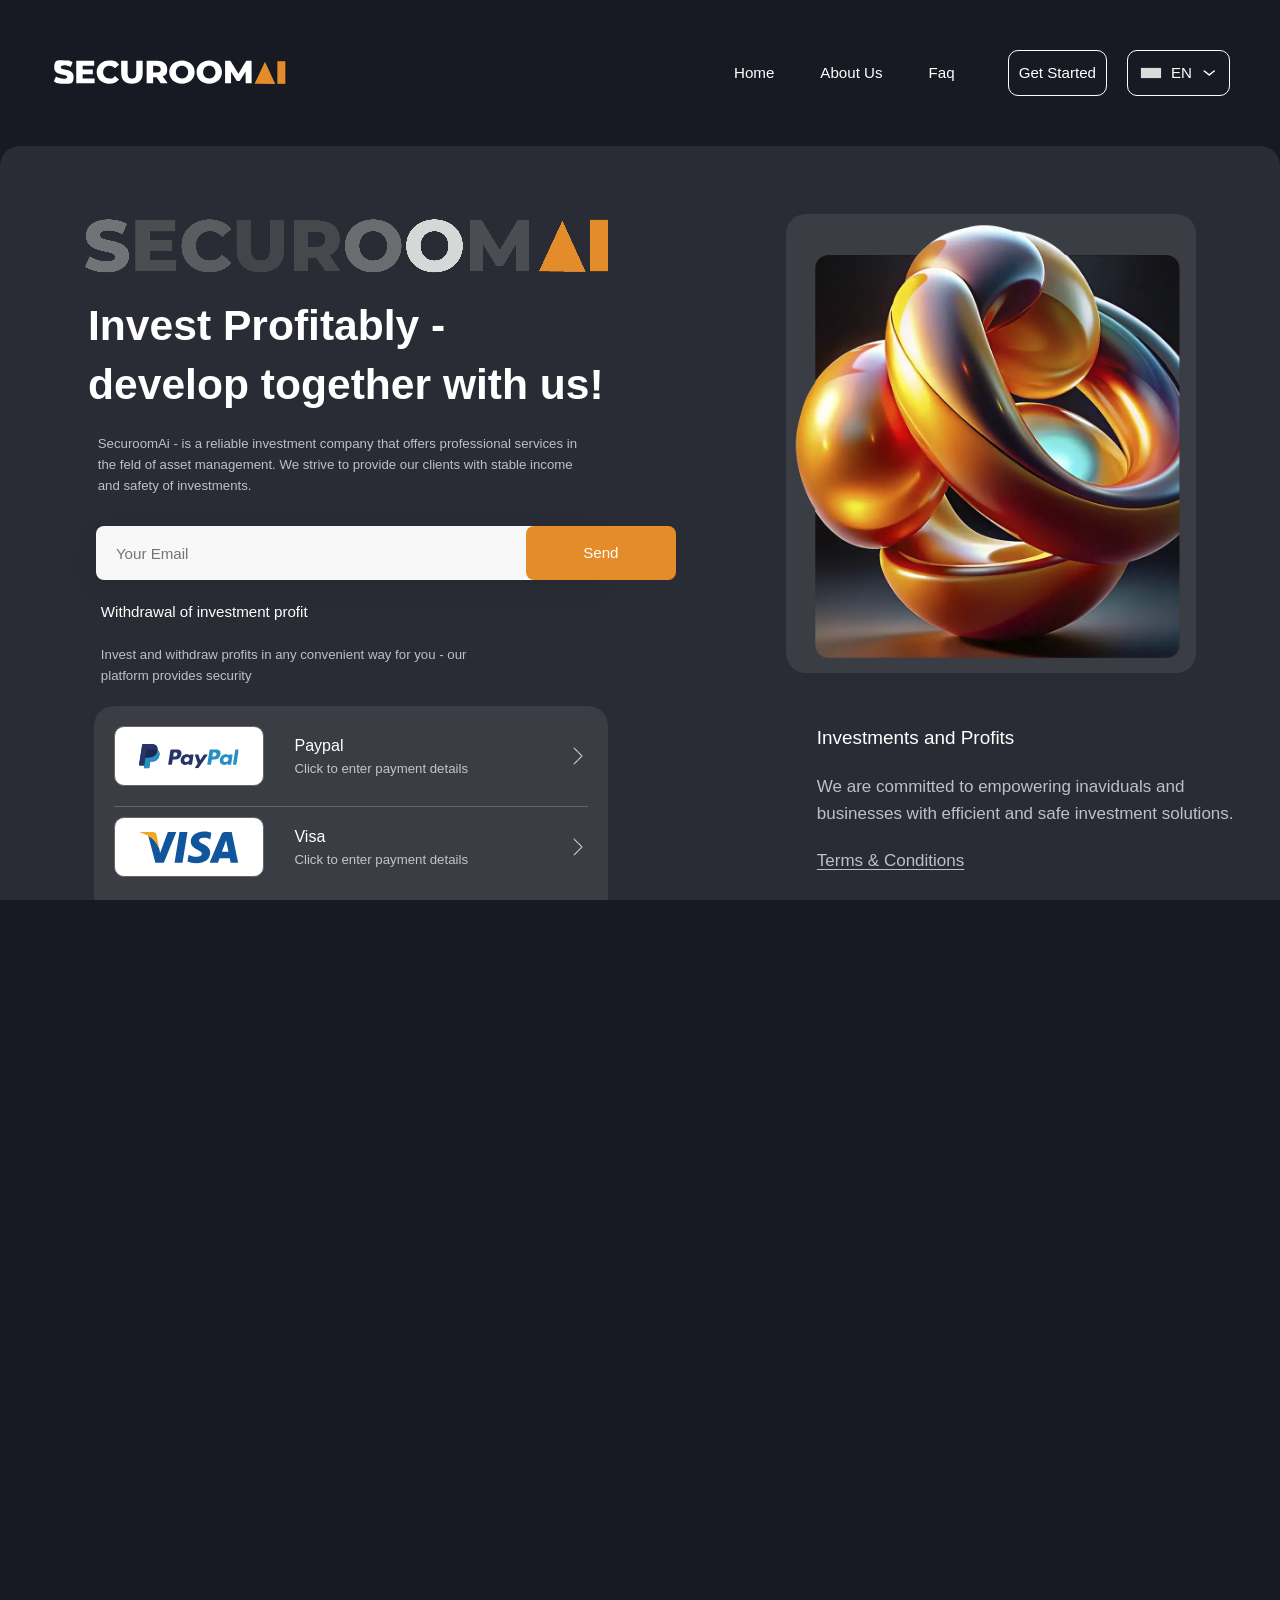
==== commit f4e541d0: "Done" ====
--- a/index.html
+++ b/index.html
@@ -269,10 +269,8 @@
 
     <section class="benefit">
         <div class="container">
-            <div class="video-wrapper">
-                <video class="stretched-video" playsinline>
-                    <source src="assets/video.mp4" type="video/webm" />
-                </video>
+            <div class="video-wrapper" id="videoContainer">
+                <img src="assets/thumbnail.webp" class="video-thumbnail" id="videoThumbnail" alt="Video Thumbnail">
             </div>
 
             <div class="outer circle" id="playPauseBtn">
@@ -431,29 +429,30 @@
     logoVideo.playbackRate = 0.5;
 
     // VIDEO PLAY
-    const video = document.querySelector('.stretched-video');
+    const videoContainer = document.getElementById('videoContainer');
     const playBtn = document.getElementById('playPauseBtn');
     const playIcon = document.getElementById('playIcon');
     const glassCard = document.querySelector('.glass-card');
+    const thumbnail = document.getElementById('videoThumbnail');
+
+    let iframe;
 
     playBtn.addEventListener('click', () => {
-        video.play();
+        thumbnail.style.display = 'none';
         playBtn.style.display = 'none';
-        glassCard.style.display = 'none';
-    });
-
-    video.addEventListener('click', () => {
-        if (!video.paused) {
-            video.pause();
-            playBtn.style.display = 'flex';
-            glassCard.style.display = 'block';
+        if (glassCard) glassCard.style.display = 'none';
+
+        if (!iframe) {
+            iframe = document.createElement('iframe');
+            iframe.src = 'https://www.youtube.com/embed/G_YHcyVBnPY?autoplay=1&mute=0&controls=1&rel=0&modestbranding=1&enablejsapi=1';
+            iframe.frameBorder = '0';
+            iframe.allow = 'accelerometer; autoplay; clipboard-write; encrypted-media; gyroscope; picture-in-picture';
+            iframe.allowFullscreen = true;
+            iframe.classList.add('stretched-video');
+
+            videoContainer.appendChild(iframe);
         }
     });
-
-    video.addEventListener('ended', () => {
-        playBtn.style.display = 'flex';
-        glassCard.style.display = 'block';
-    });
 </script>
 
 </body>
--- a/styles/new.css
+++ b/styles/new.css
@@ -351,11 +351,17 @@
 .video-wrapper {
     width: 100%;
     max-width: 100%;
-    height: 400px;
+    height: 500px;
     overflow: hidden;
     display: flex;
     justify-content: center;
     position: relative;
+}
+
+.video-thumbnail {
+    width: 100%;
+    display: block;
+    border-radius: 12px;
 }
 
 .stretched-video {
@@ -692,4 +698,324 @@
 
 .copyright span {
     color: #fff;
+}
+
+@media (width: 1024px) {
+    .logo_video {
+        margin-left: -71px;
+    }
+    .home__hold {
+        flex-direction: row;
+        gap: 0;
+        width: 1000px;
+    }
+    .home__content {
+        align-items: unset;
+    }
+    .home__body__div {
+        justify-content: flex-start;
+    }
+    .home__body__div__2 {
+        margin-left: 0;
+    }
+    .home__body__div__3 {
+        margin-left: 0;
+    }
+    .email__form {
+        margin: 0;
+    }
+    .picture__1 {
+        width: 350px;
+    }
+    .right-box {
+        margin-left: 0;
+    }
+    .stats__section {
+        width: 1000px;
+    }
+    .inverted-radius {
+        width: 305px;
+    }
+    .why_card {
+        padding-left: 10px;
+    }
+    .why_card p {
+        margin-top: 20px;
+    }
+    .block__line:nth-child(1) .number-box {
+        left: 26%;
+    }
+    .block__line:nth-child(2) .number-box {
+        left: 60.5%;
+    }
+    .block__line:nth-child(3) .number-box {
+        left: 96%;
+    }
+    .container__faq {
+        width: 1000px;
+    }
+    .faq-number {
+        font-size: 20px;
+        width: 8%;
+    }
+    .faq h2 {
+        left: 20%;
+    }
+    .inverted-radius-faq {
+        --x: 200px;
+        --y: 105px;
+    }
+    .faq-left {
+        padding-left: 5px;
+    }
+    .arrow img {
+        width: 35px;
+        height: 30px;
+    }
+    .faq__arrow img {
+        width: 20px;
+        height: 20px;
+    }
+    .container__faq .trading-card-front {
+        width: 350px;
+    }
+    .footer__container {
+        width: 1000px;
+    }
+}
+
+@media (max-width: 768px) {
+    .left-box { display: none; }
+    .home__hold { 
+        flex-direction: column; 
+        max-width: 700px; 
+    }
+    .home__body__next__box {
+        padding: 0;
+    }
+    .description__text {
+        text-align: center;
+    }
+    .home__body__div__2 {
+        margin-left: 0;
+    }
+    .right-box {
+        margin-left: 0;
+        padding: 20px 0;
+        text-align: center;
+    }
+    .right-box p {
+        margin-top: 10px;
+    }
+    .stats__section {
+        width: 700px;
+    }
+    .buttons-container {
+        justify-content: center;
+    }
+    .block__how {
+        padding-block: 50px;
+    }
+    .block__how h2 span {
+        display: inline;
+    }
+
+    .holder__container {
+        flex-direction: column;
+        gap: 0;
+    }
+    .text__holder__container {
+        font-size: 44px;
+        text-align: left;
+    }
+    .text__holder__container span {
+        display: inline;
+    }
+
+    .why_cards {
+        flex-direction: column;
+    }
+    .why_card {
+        flex: unset;
+    }
+    .block__line {
+        justify-content: center;
+    }
+    .block__line:nth-child(1) .number-box {
+        left: 68%;
+    }
+    .block__line:nth-child(2) .number-box {
+        left: 68%;
+        top: 37%;
+    }
+    .block__line:nth-child(3) .number-box {
+        left: 68%;
+        top: 71%;
+    }
+
+    .glass-card {
+        left: 53%;
+    }
+    .benefit__col p {
+        text-align: left;
+    }
+
+    .container__faq {
+        flex-direction: column;
+        width: 700px;
+    }
+    .faq-left {
+        display: none;
+    }
+    .faq-right {
+        margin-top: 0;
+    }
+    .faq-number {
+        width: 10%;
+    }
+    .faq h2 {
+        position: unset;
+        display: inline-flex;
+        gap: 5px;
+    }
+
+    .footer__container {
+        width: 700px;
+    }
+}
+
+@media (max-width: 425px) {
+    .home__hold {
+        width: 400px;
+    }
+    .logo_video {
+        width: 450px;
+    }
+    .email__form {
+        flex-direction: column;
+        max-width: 300px;
+        background: transparent;
+    }
+    .email__form button {
+        margin-left: 0;
+    }
+    .home__body__div__3 {
+        margin-left: 0;
+    }
+    .context {
+        flex-direction: column;
+    }
+    .context__content {
+        margin-left: 7px;
+    }
+    .description__text {
+        text-align: left;
+    }
+    .right-box {
+        text-align: left;
+    }
+
+    .stats__section {
+        width: 400px;
+    }
+
+    .about__description {
+        flex-direction: column;
+    }
+
+    .block__line:nth-child(1) .number-box {
+        left: 82%;
+    }
+    .block__line:nth-child(2) .number-box {
+        left: 82%;
+    }
+    .block__line:nth-child(3) .number-box {
+        left: 82%;
+    }
+
+    .text__holder__container {
+        font-size: 40px;
+    }
+
+    .glass-card {
+        display: none;
+    }
+    .outer {
+        left: 40%;
+        top: 20%;
+    }
+
+    .container__faq {
+        width: 400px;
+    }
+    .faq-number {
+        width: 20%;
+    }
+    .arrow img {
+        width: 50px;
+        height: 30px;
+    }
+    .faq__arrow img {
+        width: 20px;
+        height: 20px;
+    }
+    .faq h2 {
+        display: unset;
+    }
+
+    .footer {
+        padding-top: 100px;
+    }
+    .footer__container {
+        width: 400px;
+    }
+    footer .email__form {
+        display: flex;
+        flex-direction: column;
+        border: none;
+    }
+    footer .email__form input[type="email"] {
+        border: 1px solid #fff;
+    }
+}
+
+@media (max-width: 375px) {
+    .home__hold {
+        width: 350px;
+    }
+    .logo_video {
+        width: 350px;
+    }
+
+    .stats__section {
+        width: 350px;
+    }
+
+    .block__line:nth-child(1) .number-box { left: 87%; }
+    .block__line:nth-child(2) .number-box { left: 87%; }
+    .block__line:nth-child(3) .number-box { left: 87%; }
+
+    .outer { left: 35%; }
+
+    .container__faq { width: 350px; }
+    .faq h2 { font-size: 30px }
+    .faq-number { width: 26%; }
+
+    .footer__container { width: 350px; }
+}
+
+@media (max-width: 320px) {
+    .home__hold { width: 300px; }
+    .stats__section { width: 300px; }
+
+    .block__line:nth-child(1) .number-box { left: 84%; }
+    .block__line:nth-child(2) .number-box { left: 84%; top: 39%; }
+    .block__line:nth-child(3) .number-box { left: 84%; top: 73%; }
+
+    .container__faq { width: 300px; }
+    .faq-number { width: 36%; }
+
+    .footer { padding-top: 200px; }
+    .footer__container { width: 300px; }
+    footer .email__form { width: 290px; }
 }
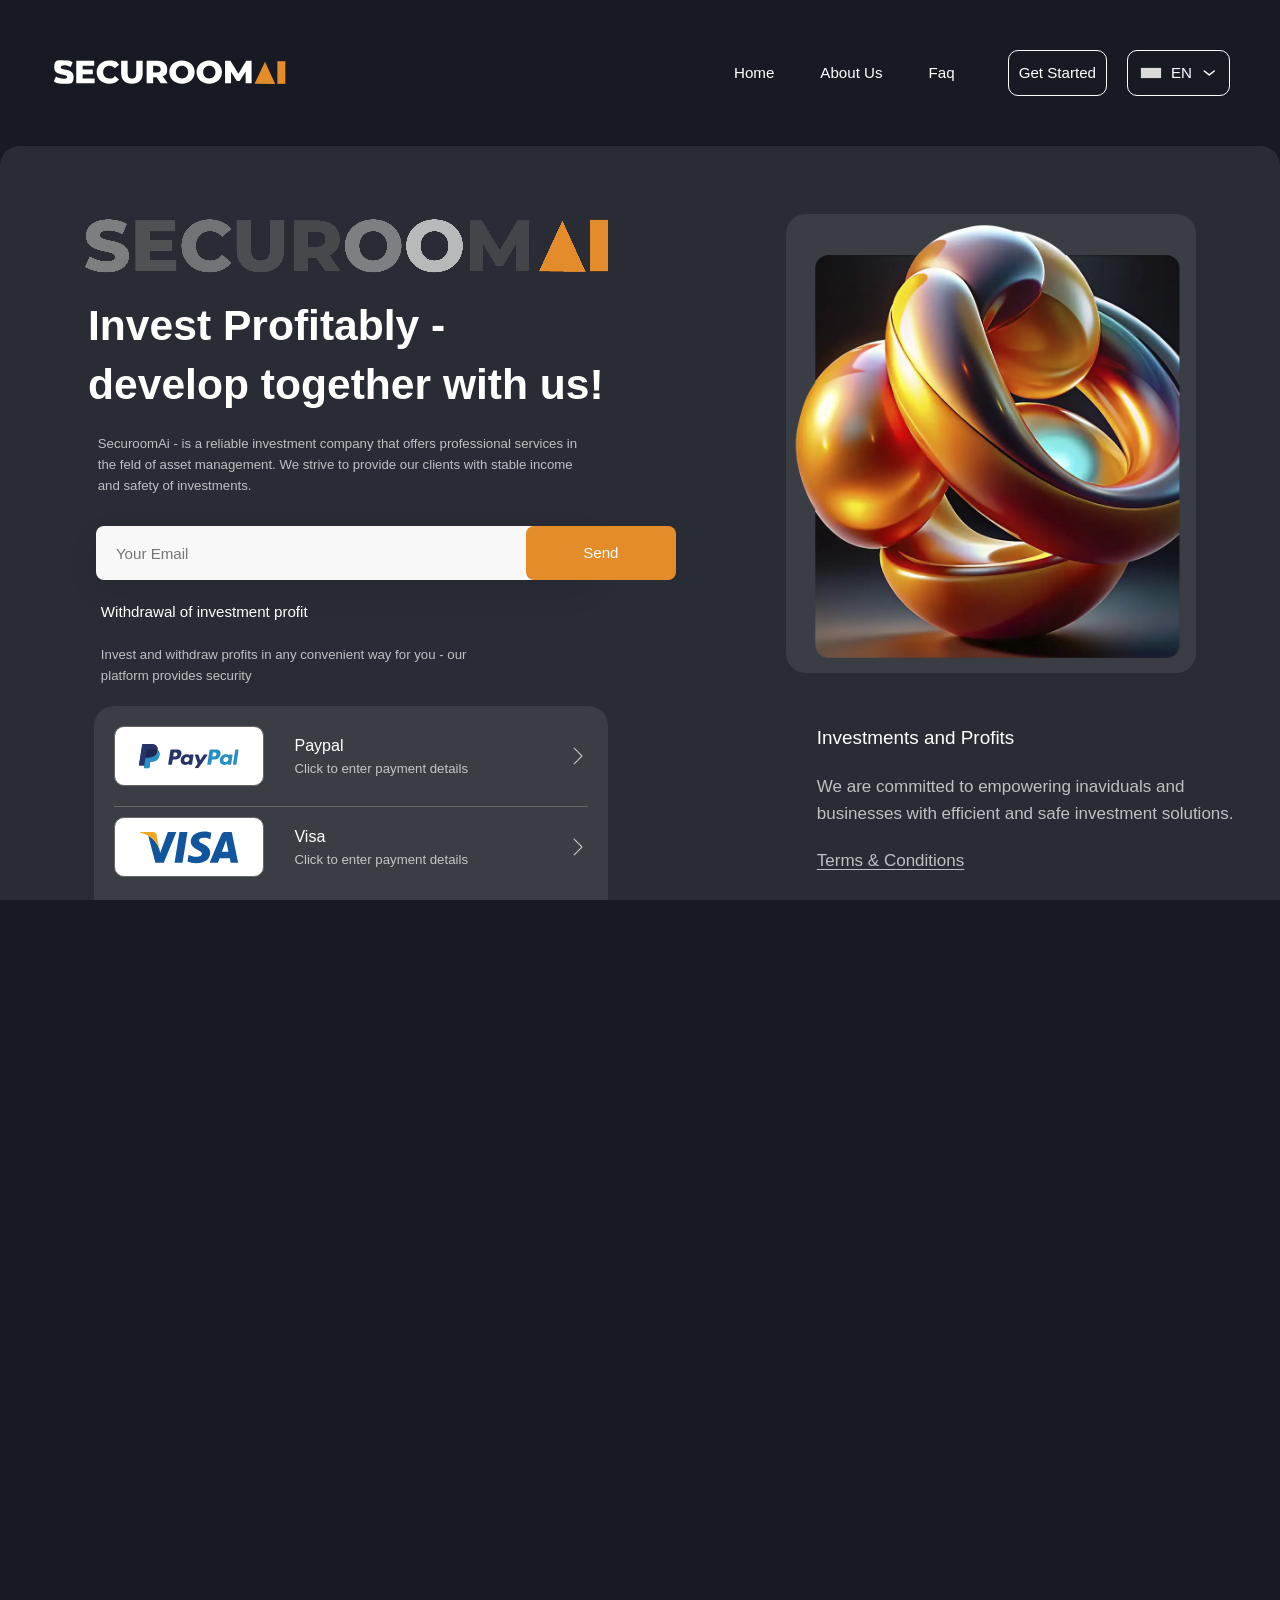
==== commit a4514349: "Done" ====
--- a/index.html
+++ b/index.html
@@ -442,6 +442,8 @@
         playBtn.style.display = 'none';
         if (glassCard) glassCard.style.display = 'none';
 
+        videoContainer.classList.add('no-overlay');
+
         if (!iframe) {
             iframe = document.createElement('iframe');
             iframe.src = 'https://www.youtube.com/embed/G_YHcyVBnPY?autoplay=1&mute=0&controls=1&rel=0&modestbranding=1&enablejsapi=1';
--- a/styles/new.css
+++ b/styles/new.css
@@ -364,6 +364,23 @@
     border-radius: 12px;
 }
 
+.video-wrapper::after {
+    content: "";
+    position: absolute;
+    top: 0;
+    left: 0;
+    width: 100%;
+    height: 100%;
+    background: linear-gradient(to bottom, rgba(0,0,0,0.4), rgba(0,0,0,0.6));
+    border-radius: 12px;
+    pointer-events: none;
+    transition: opacity 0.3s ease;
+}
+
+.video-wrapper.no-overlay::after {
+    opacity: 0;
+}
+
 .stretched-video {
     width: 100%;
     height: 100%;
@@ -387,10 +404,10 @@
 
 .inner {
     background: #fff;
-    top: 24%;
-    left: 24%;
-    width: 50%;
-    height: 50%;
+    top: 10%;
+    left: 10%;
+    width: 80%;
+    height: 80%;
     position: relative;
 }
 
@@ -407,14 +424,14 @@
 
 .play_icon {
     position: absolute;
-    left: 0;
-    top: 0;
+    left: 12%;
+    top: 10%;
     display: flex;
     justify-content: center;
     align-items: center;
     padding: 10px;
-    width: 50px;
-    height: 50px;
+    width: 65px;
+    height: 65px;
     border-radius: 50%;
 }
 
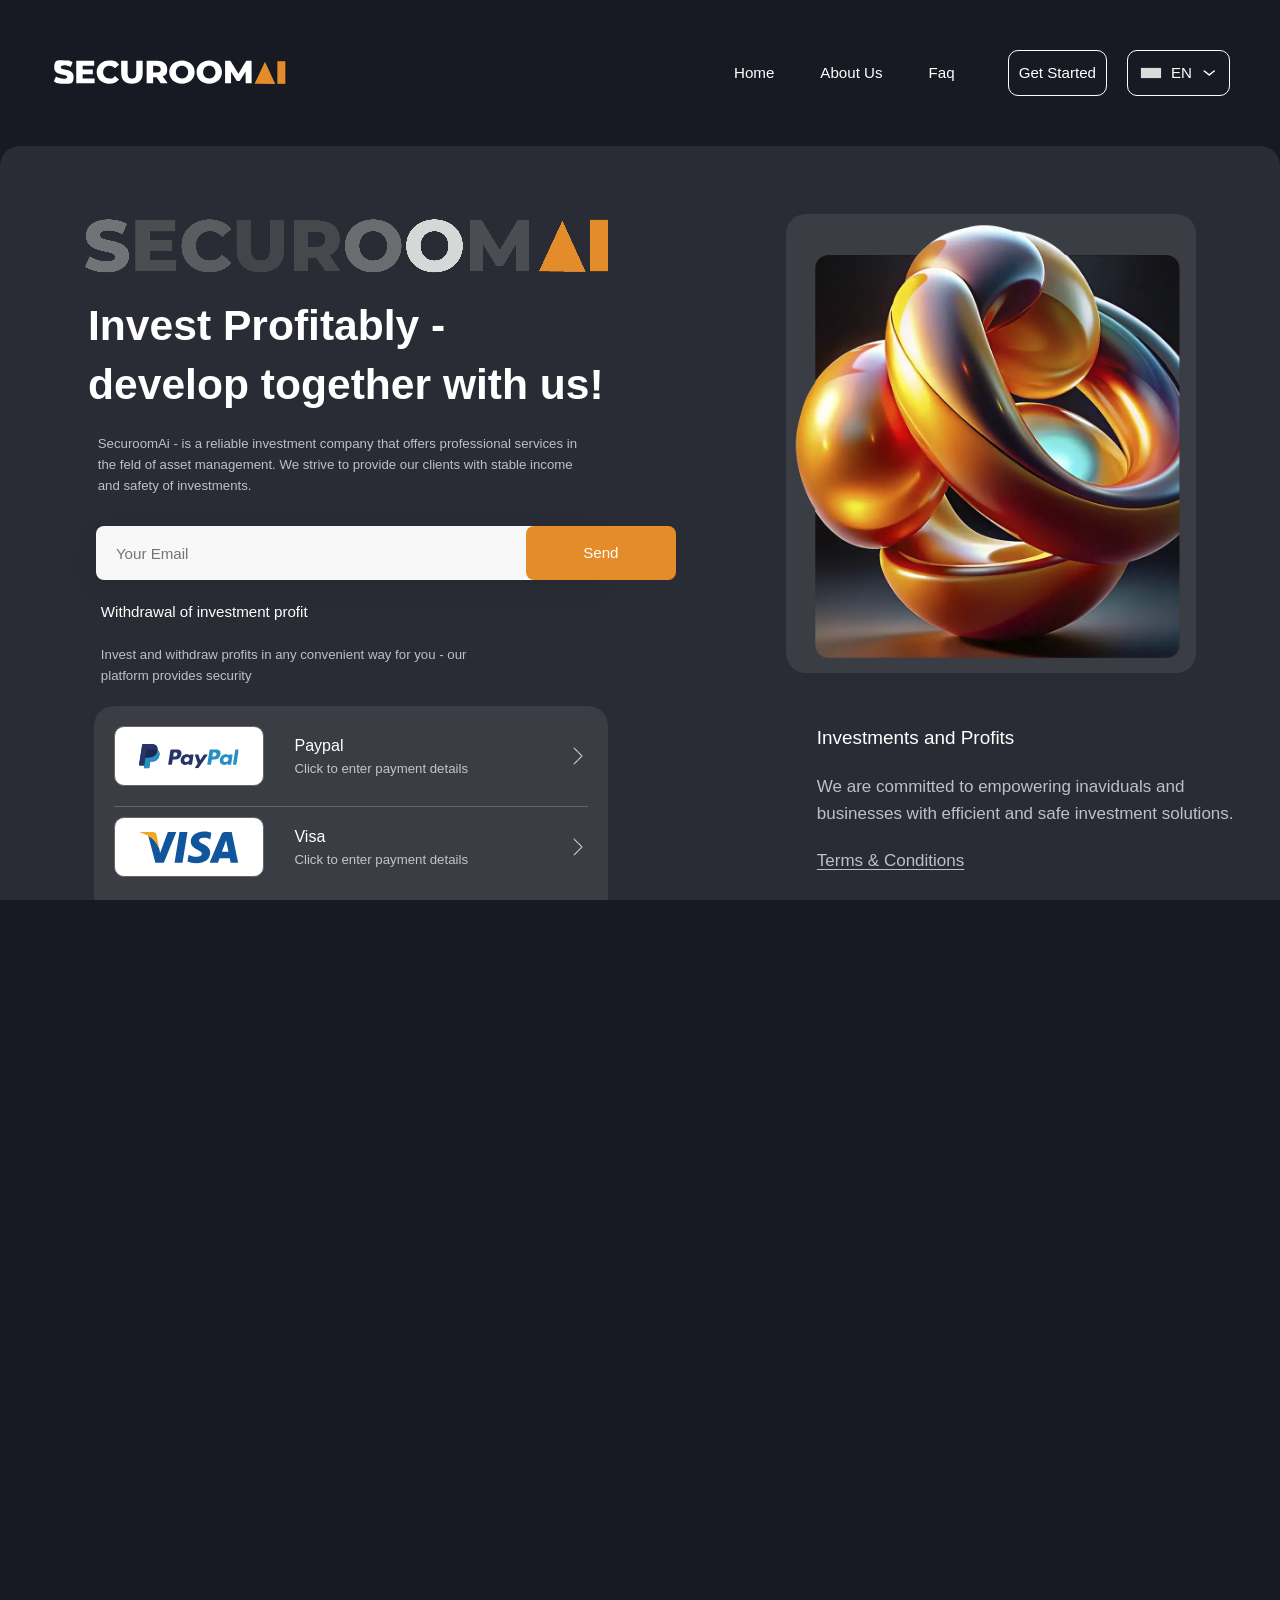
==== commit c735cffc: "Done" ====
--- a/index.html
+++ b/index.html
@@ -26,7 +26,7 @@
                 <nav class="nav desktop-nav">
                     <a class="menu__link " href="/">Home</a>
                     <a class="menu__link " href="/pages/about/">About Us</a>
-                    <a class="menu__link" href="#faq">Faq</a>
+                    <a class="menu__link" href="/pages/faq/">Faq</a>
                 </nav>
                 <div class="language">
                     <a id="toggle" class="menu__link stop_hover"><div class="iti__flag iti__gb"></div>En</a>
@@ -48,7 +48,7 @@
                         <li class="subitem"><a href="/languages/se/"><div class="iti__flag iti__se"></div>SE</a></li>
                     </ul>
                 </div>
-                <a href="/pages/contact/"><button class="contact-btn">Get Started</button></a>
+                <a href=""><button class="contact-btn">Get Started</button></a>
             </div>
 
             <!-- Mobile Navigation -->
@@ -78,7 +78,8 @@
                     <ul>
                       <li><a href="/">Home</a></li>
                       <li><a href="/pages/about/">About Us</a></li>
-                      <!-- <li><a href="/pages/faq/">Faq</a></li> -->
+                      <li><a href="/pages/faq/">Faq</a></li>
+                      <li><a href="/pages/contact/">Contact Us</a></li>
                     </ul>
                 </div>
             </div>
@@ -261,7 +262,7 @@
 
                 <div class="holder__body">
                     <p class="txt experience__info jura-light">By choosing our platform, you can rest assured that your money is placed in a safe and secure place that will continue to grow over time. You cannot underestimate the value of a platform that protects your money.</p>
-                    <a href="/pages/login"><button class="cta-button experience__button">Start Payment</button></a>
+                    <a href=""><button class="cta-button experience__button">Start Payment</button></a>
                 </div>
             </div>
         </div>
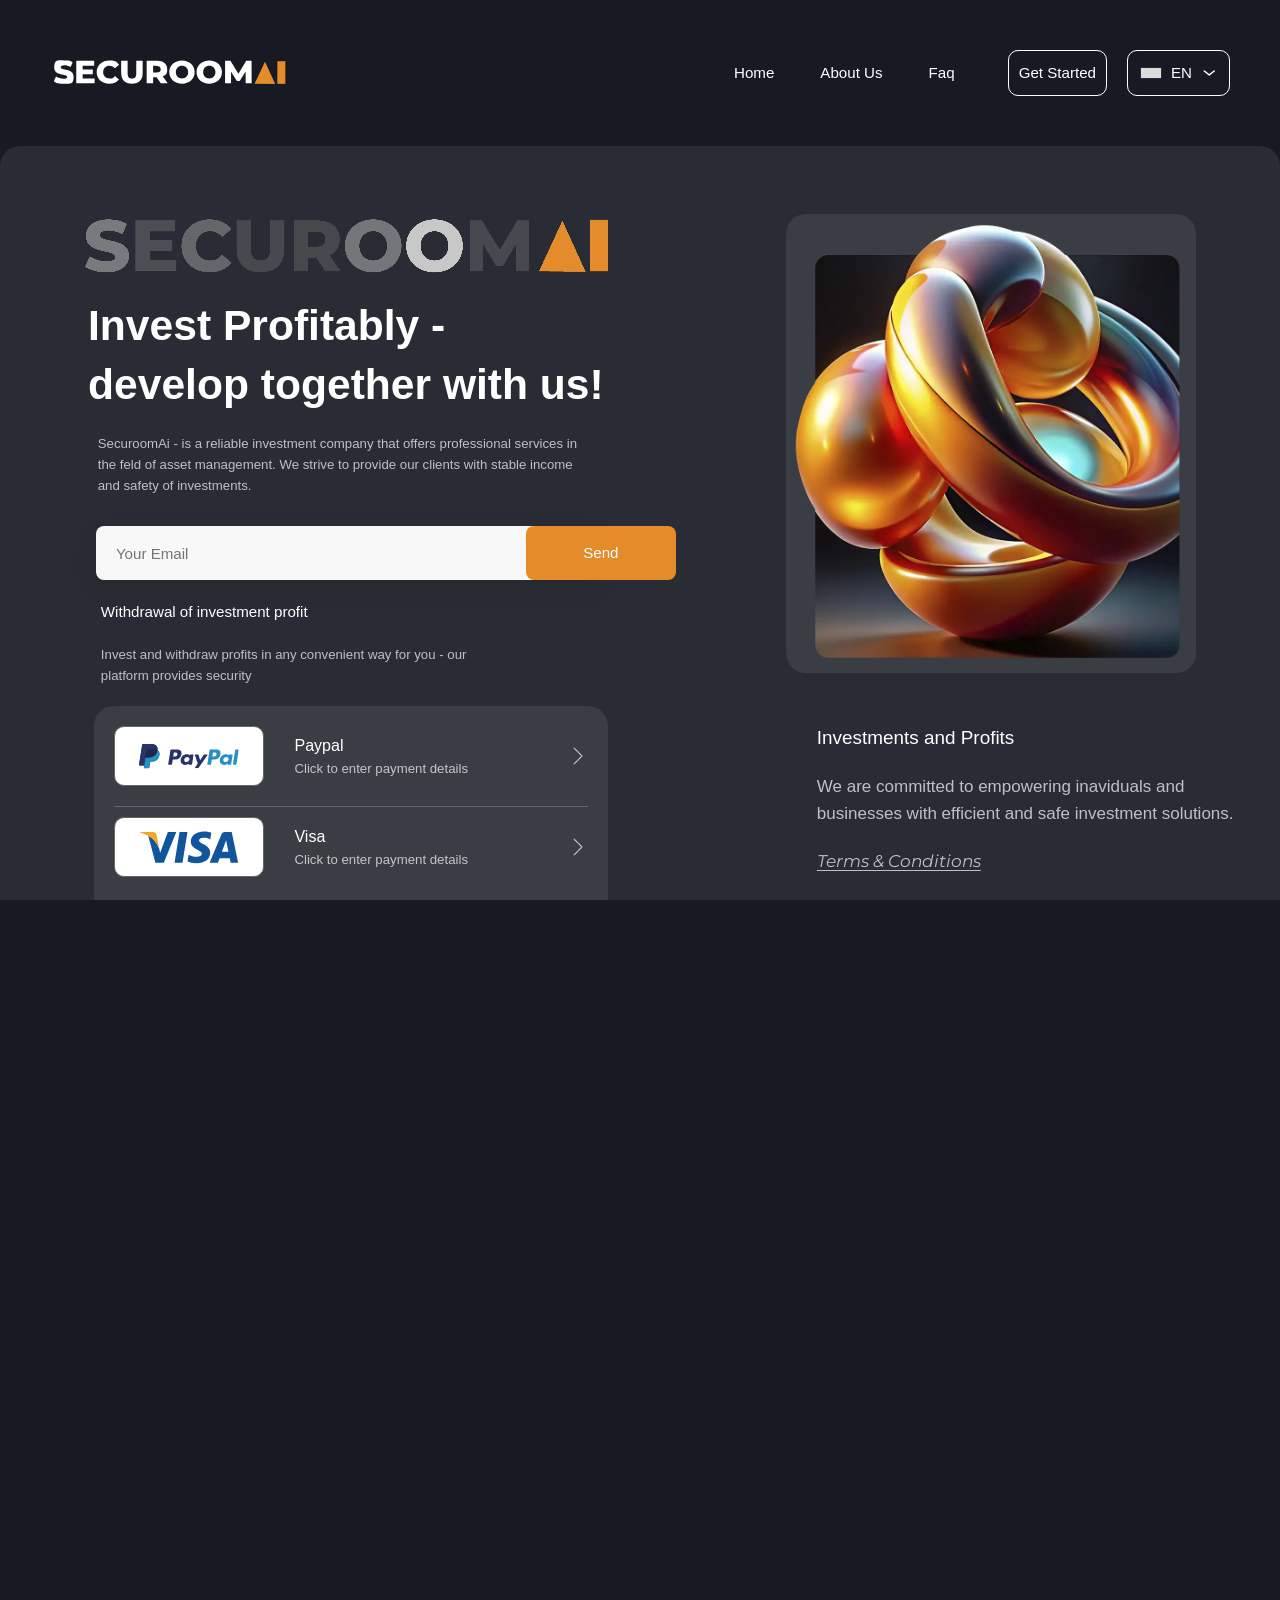
==== commit 5fcb083e: "Done" ====
--- a/index.html
+++ b/index.html
@@ -26,7 +26,7 @@
                 <nav class="nav desktop-nav">
                     <a class="menu__link " href="/">Home</a>
                     <a class="menu__link " href="/pages/about/">About Us</a>
-                    <a class="menu__link" href="/pages/faq/">Faq</a>
+                    <a class="menu__link" href="#faq">Faq</a>
                 </nav>
                 <div class="language">
                     <a id="toggle" class="menu__link stop_hover"><div class="iti__flag iti__gb"></div>En</a>
@@ -78,7 +78,6 @@
                     <ul>
                       <li><a href="/">Home</a></li>
                       <li><a href="/pages/about/">About Us</a></li>
-                      <li><a href="/pages/faq/">Faq</a></li>
                       <li><a href="/pages/contact/">Contact Us</a></li>
                     </ul>
                 </div>
@@ -149,7 +148,7 @@
                     <div class="right-box">
                         <h1>Investments and Profits</h1>
                         <p>We are committed to empowering inaviduals and businesses with efficient and safe investment solutions.</p>
-                        <a href="/pages/terms"><p class="underlined">Terms & Conditions</p></a>
+                        <a href="/pages/terms"><p class="underlined montserrat-italic">Terms & Conditions</p></a>
                     </div>
                 </div>
             </div>
@@ -307,7 +306,7 @@
         </div>
     </section>
 
-    <section class="faq">
+    <section class="faq" id="faq">
         <h2 class="title-2 center montserrat-regular">Frequently Asked <span>Questions</span></h2>
         <div class="container__faq">
             <div class="faq-left inverted-radius-faq">
@@ -429,6 +428,56 @@
     const logoVideo = document.getElementById('logo');
     logoVideo.playbackRate = 0.5;
 
+    // SCRIPT FOR INCREASING NUMBERS
+    document.addEventListener("DOMContentLoaded", () => {
+        const counters = [
+            { element: document.querySelectorAll(".stat__item h2")[0], target: 265, suffix: "K", prefix: "" },
+            { element: document.querySelectorAll(".stat__item h2")[1], target: 89, suffix: "K", prefix: "+" },
+            { element: document.querySelectorAll(".stat__item h2")[2], target: 89, suffix: "+", prefix: "" },
+            { element: document.querySelectorAll(".stat__item h2")[3], target: 98, suffix: "%", prefix: "" },
+        ];
+
+        const duration = 1500;
+
+        const animateValue = (el, start, end, duration, prefix = "", suffix = "") => {
+            let startTime = null;
+
+            const step = (timestamp) => {
+                if (!startTime) startTime = timestamp;
+                const progress = Math.min((timestamp - startTime) / duration, 1);
+                const value = Math.floor(progress * (end - start) + start);
+                el.textContent = `${prefix}${value}${suffix}`;
+                if (progress < 1) {
+                    requestAnimationFrame(step);
+                }
+            };
+
+            requestAnimationFrame(step);
+        };
+
+        const observer = new IntersectionObserver(entries => {
+            entries.forEach(entry => {
+                if (entry.isIntersecting) {
+                    counters.forEach(counter => {
+                        animateValue(counter.element, 0, counter.target, duration, counter.prefix, counter.suffix);
+                    });
+                    observer.disconnect();
+                }
+            });
+        }, { threshold: 0.5 });
+
+        const statsSection = document.querySelector(".stats__section");
+        if (statsSection) observer.observe(statsSection);
+    });
+
+    // FAQ SCROLL
+    $("a[href='#faq']").click(function(e) {
+        e.preventDefault();
+        var destination = $('.faq').offset().top;
+        $("html:not(:animated), body:not(:animated)").animate({ scrollTop: destination }, 800);
+        return false;
+    });
+
     // VIDEO PLAY
     const videoContainer = document.getElementById('videoContainer');
     const playBtn = document.getElementById('playPauseBtn');
--- a/styles/intlTelInput.css
+++ b/styles/intlTelInput.css
@@ -82,7 +82,7 @@
 .iti__divider {
   padding-bottom: 5px;
   margin-bottom: 5px;
-  border-bottom: 1px solid #fff;
+  border-bottom: 1px solid #000;
 }
 .iti__country {
   display: flex;
@@ -91,14 +91,14 @@
   outline: none;
 }
 .iti__dial-code {
-  color: #fff;
+  color: #000;
 }
 .iti__country.iti__highlight {
   background-color: rgba(0, 0, 0, 0.05);
 }
 .iti__flag-box, .iti__country-name {
   margin-right: 6px;
-  color: #fff;
+  color: #000;
 }
 [dir=rtl] .iti__flag-box, [dir=rtl] .iti__country-name {
   margin-right: 0;
--- a/styles/style-min.css
+++ b/styles/style-min.css
@@ -1,9 +1,10 @@
 @import url('https://fonts.googleapis.com/css2?family=Montserrat:ital,wght@0,400;0,500;0,600;1,400&family=Rubik:wght@400&display=swap');
 
 html{
-	-webkit-box-sizing:border-box;
-	box-sizing:border-box
-}
+	-webkit-box-sizing: border-box;
+	box-sizing: border-box
+}
+
 *,::after,::before{
 	margin:0;
 	outline:0;
@@ -14,7 +15,6 @@
 }
 a{
 	outline:0;
-/*	display:block;*/
 	color:inherit;
 	cursor:pointer
 }
@@ -370,7 +370,7 @@
 }
 .form {
 /*	background: #00000094;*/
-	border-radius: 30px;
+	border-radius: 20px;
     padding: 20px;
     max-width: 500px;
 	width:100%;
@@ -390,7 +390,7 @@
 .form__bg ul{
 	list-style-type:disc;
 	padding-left: 16px;
-	background: #000;
+	background: #a8a7a7;
 }
 .form__bg ul li{
 	position:relative;
@@ -400,7 +400,7 @@
 }
 .form__bg ul li:not(:last-child){
 	margin-bottom: 8px;
-	color: #fff;
+	color: #000;
 }
 .form__bg ul li a{
 	color: #FF9500;
@@ -480,7 +480,7 @@
 	text-align:center;
 	cursor:pointer;
 	color: #000;
-	background: #FF9500;
+	background: #e48c2a;
 	-webkit-transition:all .3s ease-in-out;
 	transition:all .3s ease-in-out
 }
@@ -586,7 +586,7 @@
 .block__hold:nth-child(1){
 	-webkit-box-ordinal-group:2;
 	-ms-flex-order:1;
-	order:1
+/*	order:1*/
 }
 .block__hold:nth-child(2){
 	-webkit-box-ordinal-group:4;
@@ -1411,7 +1411,7 @@
 	border-radius: 50px;
 	padding: 13px 20px;
 	font-size: 16px;
-	border: 1px solid #FF9500;
+	border: 1px solid #e48c2a;
 	box-sizing: border-box;
 	background: #000;
 	color: #fff;
--- a/styles/styles.css
+++ b/styles/styles.css
@@ -571,7 +571,7 @@
     bottom: 22%;
 }
 
-/* Why Trade with SecuroomAi? */
+/* Why Trade? */
 .left-box__block { height: 50%; }
 
 .video-section-2 {
@@ -957,7 +957,7 @@
     right: 37%;
 }
 
-/* Getting Started with SecuroomAi */
+/* Getting Started */
 .title_started {
 	margin-bottom: 10px;
 	text-transform: uppercase;
@@ -1475,27 +1475,54 @@
 .login_color { color: #fff!important; }
 
 .login_form__bg {
+    background: #292c34;
 	position: unset!important;
 	display: flex;
     justify-content: center;
+    padding: 50px!important;
 }
 
 .login_form__div {
-	border: 1px solid #e48c2a;
-	border-radius: 30px;
+/*	border: 1px solid #e48c2a;*/
+	border-radius: 20px;
 	padding: 20px;
-	max-width: 500px;
-    background: #00000094;
-}
-
-.login_form__div input {
-	border: 1px solid #e48c2a;
+/*	max-width: 500px;*/
+    background: #66666633;
+    flex: 1;
+}
+
+.login_form__div input, .contact_form__div input, .contact_form__div textarea {
+    border: none!important;
+    border-radius: 10px!important;
+    background: #fff!important;
+    color: #000!important;
+}
+
+.login_form__div button, .contact_form__div button {
+    color: #fff!important;
+    border-radius: 10px!important;
+}
+
+.login_form__div h3 {
+    display: flex;
+    flex-direction: column;
+    align-items: center;
 }
 
 /* CONTACT PAGE */
+.contact_form__div {
+    max-width: unset!important;
+    flex: 1!important;
+}
+
+.clearly__text {
+    font-size: 18px!important;
+    font-weight: 400!important;
+    color: #ffffffb3!important;
+}
+
 .form__contact {
-    border: 1px solid #e48c2a; 
-    background: #00000094;
+    background: #66666633;
 }
 .contact_us_title {
     font-size: 40px !important;
@@ -1534,6 +1561,17 @@
 
 .btn-contact {
 	margin-top: 100px;
+    text-transform: none!important;
+    font-weight: 400!important;
+    color: #fff!important;
+}
+
+.contact__container {
+    display: flex;
+    flex: 1;
+    background: #292c34;
+    border-radius: 20px;
+    padding: 30px;
 }
 
 .contact_line { bottom: 7rem; }
@@ -1550,100 +1588,97 @@
 }
 
 .about-section {
-  padding: 60px 20px;
-  position: relative;
-  z-index: 1;
+    padding: 60px 20px;
+    position: relative;
+    z-index: 1;
 }
 
 .about-container {
-  display: flex;
-  flex-wrap: wrap;
-  gap: 40px;
-  max-width: 1200px;
-  margin: 0 auto;
-  align-items: flex-start;
+    display: flex;
+    flex-wrap: wrap;
+    gap: 40px;
+    max-width: 1200px;
+    margin: 0 auto;
+    align-items: flex-start;
 }
 
 .about-left {
-  flex: 1;
-  min-width: 320px;
+    flex: 1;
+    min-width: 320px;
 }
 
 .about-right {
-  flex: 1;
-  min-width: 300px;
-  position: relative;
+    flex: 1;
+    min-width: 300px;
+    position: relative;
 }
 
 .about-box {
-  background: #170f02;
-  padding: 30px;
-  border-radius: 20px;
-  margin-bottom: 30px;
+    border-radius: 20px;
+    margin-bottom: 30px;
 }
 
 .about-title {
     color: #fff;
-  font-size: 30px;
-  text-transform: uppercase;
-  margin-bottom: 20px;
+    font-size: 30px;
+    margin-bottom: 20px;
 }
 
 .highlight {
-  color: #e48c2a;
-  letter-spacing: 1px;
+    color: #e48c2a;
+    letter-spacing: 1px;
 }
 
 .about-text {
-  font-size: 16px;
-  line-height: 1.6;
-  margin-bottom: 15px;
-  color: #fff;
+    font-size: 16px;
+    line-height: 1.6;
+    margin-bottom: 15px;
+    color: #fff;
 }
 
 .info-box {
-  border: 1px solid #e48c2a;
-  border-radius: 15px;
-  padding: 25px;
-  background: #0d0d0d;
+    border: 1px solid #e48c2a;
+    border-radius: 15px;
+    padding: 25px;
+    background: #0d0d0d;
 }
 
 .info-title {
-  color: #e48c2a;
-  text-transform: uppercase;
-  margin-top: 15px;
-  margin-bottom: 5px;
-  font-size: 16px;
+    color: #e48c2a;
+    text-transform: uppercase;
+    margin-top: 15px;
+    margin-bottom: 5px;
+    font-size: 16px;
 }
 
 .info-text {
-  font-size: 14px;
-  line-height: 1.5;
-  color: #fff;
+    font-size: 14px;
+    line-height: 1.5;
+    color: #fff;
 }
 
 .image-wrapper {
-  position: relative;
-  padding-top: 30px;
+    position: relative;
+    padding-top: 30px;
 }
 
 .image-bg {
-  position: absolute;
-  top: 0;
-  left: 30px;
-  width: 100%;
-  height: 100%;
-  background: #ff8a1f;
-  border-radius: 15px;
-  z-index: 0;
+    position: absolute;
+    top: 0;
+    left: 30px;
+    width: 100%;
+    height: 100%;
+    background: #ff8a1f;
+    border-radius: 15px;
+    z-index: 0;
 }
 
 .about-image {
-  position: relative;
-  z-index: 1;
-  border-radius: 15px;
-  max-width: 100%;
-  display: block;
+    position: relative;
+    z-index: 1;
+    border-radius: 15px;
+    max-width: 100%;
+    display: block;
 }
 
 .container__trading__about {
@@ -1721,6 +1756,7 @@
 }
 
 @media (width: 1024px) {
+    .form__bg { gap: 20px; }
     .line { top: 135px }
 	.header { padding: 15px 20px; }
 	.form__bg-mobile { bottom: 1rem; }
@@ -1735,7 +1771,7 @@
     	height: 844px;
 	}
 
-/* Why Trade with SecuroomAi? */
+/* Why Trade? */
 	.container__trading { gap: 10px; }
 	.block__img__trading { width: 100%; }
 	.container__trading__description { justify-content: flex-end; }
@@ -1744,7 +1780,7 @@
 	.block__title-2 { font-size: 30px; }
 	.number__info { font-size: 8px; }
 
-/* How does SecuroomAi improve your trading experience? */
+/* How does  improve your trading experience? */
 	.benefit-line {
 		width: 104%;
 		right: 18%;
@@ -1755,7 +1791,7 @@
         right: 34%;
 	}
 
-/* Getting Started with SecuroomAi */
+/* Getting Started */
 	.flash_step2 {
 	    background-size: cover;
 	    height: 300px;
@@ -1778,6 +1814,14 @@
 }
 
 @media (max-width: 768px) {
+    .footer__about { padding-top: 100px; }
+    .glass-card { width: 250px!important; }
+    .title__about { margin-left: 10px!important; }
+    .block__wrap__about { gap: 10px!important; }
+    .container__started__about { width: 90%!important; }
+    .about__screen { padding-block: 0 !important; }
+    .footer__about_mobile { padding-top: 0px!important; }
+    .home__body__next__box__about_mobile, .home__body__next__box__contact_mobile { display: none!important; }
     .container__trading__description__about { width: 100%!important; }
     .line__circled__about { display: none!important; }
     .container__trading__about { flex-direction: column; }
@@ -1932,7 +1976,7 @@
         left: 40%;
 	}
 
-/* Why Trade with SecuroomAi? */
+/* Why Trade? */
 	.container__trading { gap: 10px; }
 	.block__img__trading { align-items: normal; width: 70%; }
 	.trading_rocket { width: auto; }
@@ -1940,7 +1984,7 @@
 	.coin { width: 50%; }
 	.rocket { padding: 10px; }
 
-/* How does SecuroomAi improve your trading experience? */
+/* How does  improve your trading experience? */
 	.experience__title { font-size: 30px; }
 	.experience__info { max-width: 100%; }
 	.experience__button { margin: 0 auto; margin-top: 20px; }
@@ -1951,7 +1995,7 @@
 	.benefit-line { display: none; }
 	.benefit__col span { text-align: center; }
 
-/* Getting Started with SecuroomAi */
+/* Getting Started */
 	.steps__cards {
 		flex-direction: column;
 		margin-top: 50px;
@@ -2061,6 +2105,7 @@
 }
 
 @media (max-width: 425px) {
+    .footer__about { padding-top: 10px!important; }
     .buttons-container__about { flex-direction: column; }
 
     .arrow__line__1 { width: 13%; }
@@ -2086,7 +2131,7 @@
 	}
 	.space { padding-block: 50px!important; }
 
-/* Why Trade with SecuroomAi? */
+/* Why Trade? */
 	.container__trading {
 	    flex-direction: column;
 	    align-items: center;
@@ -2099,7 +2144,7 @@
 	.container__trading__details { width: 100%; align-items: center; }
 	.container__trading__details__info button { margin: 0 auto; margin-top: 20px; }
 
-/* Getting Started with SecuroomAi */
+/* Getting Started */
 	.step__card:nth-child(1), .step__card:nth-child(3) { 
 		margin-right: 0; 
 		margin-left: 0; 
@@ -2134,6 +2179,7 @@
 }
 
 @media (max-width: 375px) {
+    .login_form__div { padding: 0; }
     .buttons-container__about { align-items: center; }
 
     .home__text { font-size: 30px; }
@@ -2169,6 +2215,8 @@
 }
 
 @media (max-width: 320px) {
+    .contact_form__div { padding: 20px 0px!important; }
+    .login_form__div { background: transparent; }
     .about-title { font-size: 24px; }
     .about-box { width: 90%; }
     .info-box { width: 90%; }
--- a/styles/new.css
+++ b/styles/new.css
@@ -717,6 +717,116 @@
     color: #fff;
 }
 
+.footer__container__pages {
+    background: none;
+}
+
+.inside__form {
+    background: #a8a7a7;
+    padding: 20px;
+    border-radius: 10px;
+}
+
+.form__info__login li {
+    color: #ffffffb3!important;
+}
+
+.form__bg ul li {
+    font-size: 14px!important;
+}
+
+.form__info__login ul li a {
+    color: #ffffffb3!important;
+    text-decoration: none;
+    font-weight: 400!important;
+}
+
+.right-box__login {
+    margin-left: 120px;
+}
+
+.title-form__login {
+    font-size: 30px!important;
+}
+
+.logo_1_size {
+    width: 60%;
+}
+
+.title__about {
+    color: #fff;
+    margin-left: 100px;
+}
+
+.container__started__about {
+    position: relative;
+    background: url(../assets/picture1.webp) no-repeat center center;
+    background-size: cover;
+    display: flex;
+    flex-direction: column;
+    align-items: center;
+    justify-content: center;
+    text-align: center;
+    height: 500px;
+    width: 100%;
+    padding: 20px;
+    z-index: 1;
+    border: 1px solid #666;
+    border-radius: 10px;
+}
+
+.container__started__about::before {
+    content: "";
+    position: absolute;
+    top: 0;
+    left: 0;
+    width: 100%;
+    height: 100%;
+    background-color: #000400ba;
+    z-index: -1;
+    border-radius: 10px;
+}
+
+.block__wrap__about {
+    padding: 50px;
+    display: flex;
+    flex-direction: row;
+    justify-content: center;
+    align-items: center;
+    gap: 100px;
+}
+
+.block__hold {
+    flex: 1 1 35%;
+}
+
+.block__middle {
+    display: flex;
+    align-items: center;
+    justify-content: center;
+    flex: 0 0 auto;
+}
+
+.glass-card1 {
+    position: unset;
+}
+
+.glass-card1 p {
+    text-align: left;
+}
+
+.glass-card1 h3 {
+    font-weight: 400;
+}
+
+.container__started__about button {
+    border: none;
+    text-align: left;
+    padding-right: 0;
+    padding-left: 0;
+    color: #ffffffb3;
+}
+
 @media (width: 1024px) {
     .logo_video {
         margin-left: -71px;
@@ -802,6 +912,7 @@
 }
 
 @media (max-width: 768px) {
+    .logo_video { width: 300px; }
     .left-box { display: none; }
     .home__hold { 
         flex-direction: column; 
@@ -906,7 +1017,7 @@
         width: 400px;
     }
     .logo_video {
-        width: 450px;
+        width: 250px;
     }
     .email__form {
         flex-direction: column;
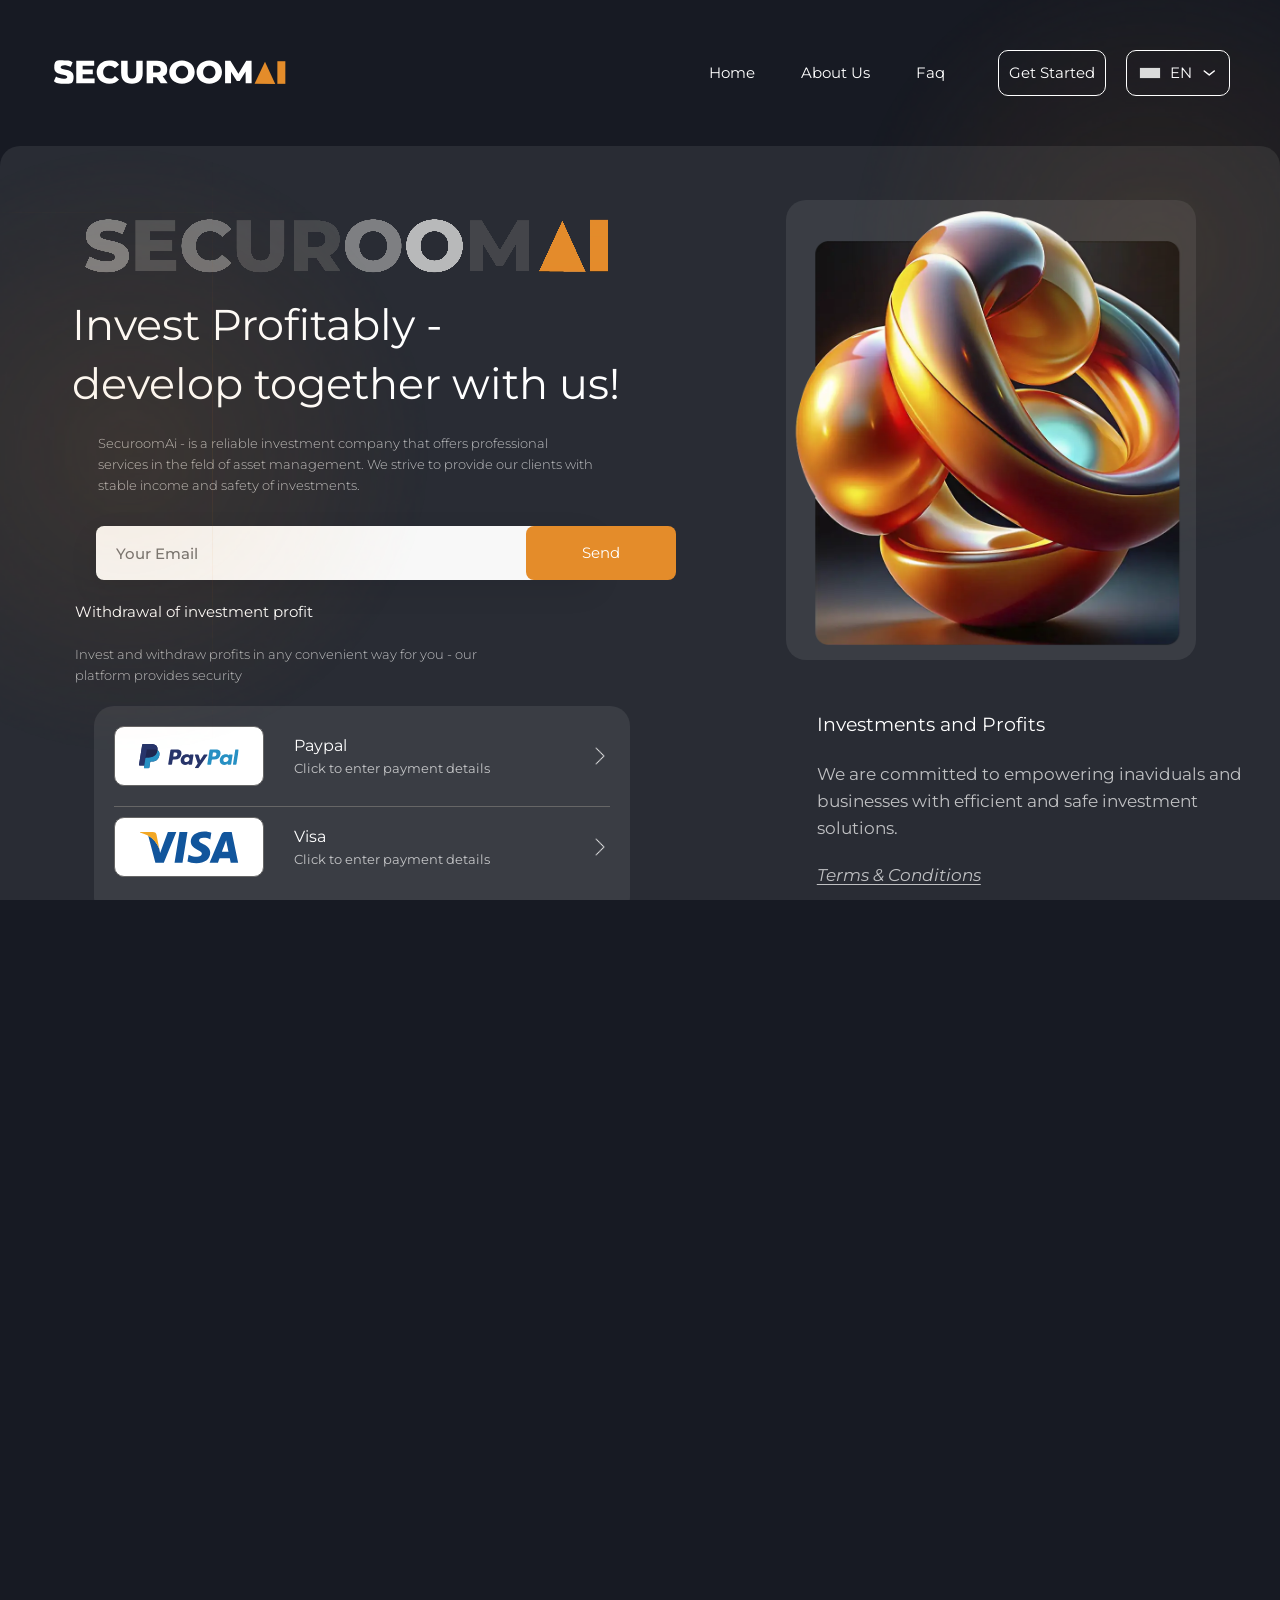
==== commit c2dd545d: "Done" ====
--- a/index.html
+++ b/index.html
@@ -48,7 +48,7 @@
                         <li class="subitem"><a href="/languages/se/"><div class="iti__flag iti__se"></div>SE</a></li>
                     </ul>
                 </div>
-                <a href=""><button class="contact-btn">Get Started</button></a>
+                <a href="/pages/login"><button class="contact-btn">Get Started</button></a>
             </div>
 
             <!-- Mobile Navigation -->
@@ -77,6 +77,7 @@
                 <div id="menu">
                     <ul>
                       <li><a href="/">Home</a></li>
+                      <li><a href="/pages/login/">Login</a></li>
                       <li><a href="/pages/about/">About Us</a></li>
                       <li><a href="/pages/contact/">Contact Us</a></li>
                     </ul>
@@ -85,11 +86,13 @@
         </header>
 
         <section class="home">
+            <div class="flash flash1"></div>
+            <div class="flash flash2"></div>
             <div class="container home__hold">
                 <div class="home__body">
                     <div class="home__content">
                         <video id="logo" class="logo_video" src="assets/logo.webm" autoplay muted loop playsinline></video>
-                        <span class="home__text jura-regular">Invest Profitably - <p>develop together with us!</p></span>
+                        <span class="home__text montserrat-regular">Invest Profitably - <p>develop together with us!</p></span>
                         <p class="description__text">SecuroomAi - is a reliable investment company that offers professional services in the feld of asset management. We strive to provide our clients with stable income and safety of investments.</p>
                         
                         <div class="home__body__div">
@@ -174,7 +177,9 @@
         </div>
     </section>
 
-    <section class="block p0 spacing">
+    <section class="block p0 spacing" style="position: relative; z-index: 3;">
+        <div class="flash flash3_about"></div>
+        <div class="flash flash4_about"></div>
         <div class="container">
             <div class="block__row">
                 <div class="block__img block__img-1 trading-card">
@@ -182,24 +187,24 @@
                 </div>
 
                 <div class="block__col">
-                    <h2 class="title-2 title-1">What is SecuroomAi?</h2>
+                    <h2 class="title-2 title-1 montserrat-regular">What is SecuroomAi?</h2>
                     <p class="txt jura-light">SecuroomAi is a platform designed to bring growth and success for everyone. This platform is characterized by enhanced security and an offer that cannot be ignored. The convenience of this platform allows investors of all backgrounds and abilities to connect to it. This diversity has become one of the biggest advantages of SecuroomAi because you get support from the best.</p>
                     
                     <div class="buttons-container">
-                        <button class="cta-button">Start Investing</button>
+                        <a href="/pages/login"><button class="cta-button">Start Investing</button></a>
                     </div>
 
                     <div class="about__description">
                         <div>
                             <h1>Secure Platform</h1>
                             <p>When choosing a platform, you want to make sure that your money is placed in a safe and secure place that will continue to grow over...</p>
-                            <button class="underlined montserrat-italic">Read More</button>
+                            <a href="/pages/about"><button class="underlined montserrat-italic">Read More</button></a>
                         </div>
 
                         <div>
                             <h1>Streamlining the Process</h1>
                             <p>Invest on our platform the way you want to invest. Everything in SecuroomAi has been designed to be intuitive to navigate the...</p>
-                            <button class="underlined montserrat-italic">Read More</button>
+                            <a href="/pages/about"><button class="underlined montserrat-italic">Read More</button></a>
                         </div>
                     </div>
                 </div>
@@ -219,7 +224,7 @@
                             <div class="block__body__description">
                                 <h3 class="block__title poppins-semibold">Register an Account</h3>
                                 <p>First, you must register an account with SecuroomAi. Head over to the login page and look below to what says, “Register a New Account.” Click the link to enter the next page where it will tell you to fill out your basic details, such as name, phone number, and email address.</p>
-                                <button class="underlined montserrat-italic">Register Now</button>
+                                <a href="/pages/login"><button class="underlined montserrat-italic">Register Now</button></a>
                             </div>
                         </div>
                     </div>
@@ -231,7 +236,7 @@
                             <div class="block__body__description">
                                 <h3 class="block__title poppins-semibold">Check for a Confirmation</h3>
                                 <p>A confirmation email is headed your way, granting access to SecuroomAi. Shortly after, you'll receive a direct line to your expert account manager - your partner in navigating the crypto landscape.</p>
-                                <button class="underlined montserrat-italic">Register Now</button>
+                                <a href="/pages/login"><button class="underlined montserrat-italic">Register Now</button></a>
                             </div>
                         </div>
                     </div>
@@ -243,7 +248,7 @@
                             <div class="block__body__description">
                                 <h3 class="block__title poppins-semibold">Make a Deposit</h3>
                                 <p>Empower your trading journey with an initial deposit of just $250, providing the capital needed to launch your SecuroomAi experience.</p>
-                                <button class="underlined montserrat-italic">Register Now</button>
+                                <a href="/pages/login"><button class="underlined montserrat-italic">Register Now</button></a>
                             </div>
                         </div>
                     </div>
@@ -261,7 +266,7 @@
 
                 <div class="holder__body">
                     <p class="txt experience__info jura-light">By choosing our platform, you can rest assured that your money is placed in a safe and secure place that will continue to grow over time. You cannot underestimate the value of a platform that protects your money.</p>
-                    <a href=""><button class="cta-button experience__button">Start Payment</button></a>
+                    <a href="/pages/login"><button class="cta-button experience__button">Start Payment</button></a>
                 </div>
             </div>
         </div>
@@ -282,10 +287,11 @@
             <div class="glass-card">
                 <h3>Expert account<br>managers available</h3>
                 <p>You can get help and solutions to your problems at any time that is convenient for you, regardless of your time zone or work schedule.</p>
-                <button class="underlined montserrat-italic">Register Now</button>
+                <a href="/pages/login"><button class="underlined montserrat-italic">Register Now</button></a>
             </div>
 
             <div class="benefit__row">
+                <div class="flash flash_benefit"></div>
                 <div class="benefit__col benefit__center">
                     <div class="icon icon-big icon__remove"><img src="assets/schedule.svg" alt=""></div>
                     <p>Navigable interface</p>
@@ -378,6 +384,9 @@
 
     <footer class="footer">
         <div class="footer-top">
+            <div class="flash flash1_footer"></div>
+            <!-- <div class="flash flash2_footer"></div> -->
+            <!-- <div class="flash flash3_footer"></div> -->
             <div class="container footer__container">
                 <div class="footer__first__section">
                     <h3 class="title-form montserrat-semibold">Maximize Your Gains with<br> SecuroomAi</h3>
--- a/styles/style-min.css
+++ b/styles/style-min.css
@@ -59,7 +59,7 @@
 }
 
 *{
-	font-family: 'Jura', sans-serif;
+	font-family: 'montserrat', sans-serif;
 }
 body,html{
 	position:relative;
@@ -523,7 +523,8 @@
 }
 .form-contact{
 	margin-inline:auto;
-	max-width:630px
+	max-width:630px;
+	z-index: 3;
 }
 .card__img img,.holder__image img{
 	max-width:100%
@@ -692,6 +693,8 @@
 	max-width:320px
 }*/
 .faq{
+	position: relative;
+	z-index: 5;
 /*	background: #000;*/
 }
 .faq__row{
--- a/styles/styles.css
+++ b/styles/styles.css
@@ -425,6 +425,7 @@
 
 .title-1 {
     text-align: left;
+    font-size: 45px;
 }
 
 .about-left-box {
@@ -1814,6 +1815,7 @@
 }
 
 @media (max-width: 768px) {
+    .flash { display: none; }
     .footer__about { padding-top: 100px; }
     .glass-card { width: 250px!important; }
     .title__about { margin-left: 10px!important; }
--- a/styles/new.css
+++ b/styles/new.css
@@ -1,3 +1,62 @@
+.flash {
+    background: url("../assets/flash.webp") center center / cover no-repeat;
+    position: absolute;
+    width: 60%;
+    height: 100%;
+}
+
+.flash1 {
+    bottom: 22%;
+    left: 60%;
+    z-index: 4;
+}
+
+.flash2 {
+    bottom: 0%;
+    right: 60%;
+    z-index: 2;
+}
+
+.flash3 {
+    top: 70%;
+    left: 20%;
+    z-index: 1;
+}
+
+.flash_benefit {
+    left: 20%;
+    top: 35%;
+}
+
+.flash1_footer {
+    bottom: 20%;
+    left: 10%;
+}
+
+.flash2_footer {
+    left: 50%;
+    top: 20%;
+}
+
+.flash3_footer {
+    top: 45%;
+    right: 50%;
+}
+
+.flash3_about {
+    bottom: 40%;
+    right: 60%;
+}
+
+.flash4_about {
+    left: 65%;
+}
+
+.home__content, .home__body__next__box {
+    position: relative;
+    z-index: 5!important;
+}
+
 .home__body__div__2 {
     padding: 20px 0;
     margin-left: 30px;
@@ -356,6 +415,7 @@
     display: flex;
     justify-content: center;
     position: relative;
+    z-index: 4;
 }
 
 .video-thumbnail {
@@ -390,6 +450,8 @@
 
 .benefit .circle {
     border-radius: 50%;
+    position: relative;
+    z-index: 5;
 }
 
 .outer {
@@ -444,6 +506,7 @@
     background: rgb(255 255 255 / 20%);
     border-radius: 20px;
     color: white;
+    z-index: 5;
 }
 
 .glass-card h3 {
@@ -611,7 +674,7 @@
     font-size: 25px;
     text-align: center;
     color: #fff;
-    width: 5%;
+    width: 6%;
 }
 
 .faq-text h3 {
@@ -676,6 +739,15 @@
 }
 
 /* FOOTER CONTAINER */
+footer {
+    position: relative;
+}
+
+footer .flex-bl, footer p {
+    position: relative;
+    z-index: 4;
+}
+
 .footer__container {
     background: #292c34;
     padding: 30px;
@@ -725,6 +797,8 @@
     background: #a8a7a7;
     padding: 20px;
     border-radius: 10px;
+    position: relative;
+    z-index: 4;
 }
 
 .form__info__login li {
@@ -805,6 +879,7 @@
     align-items: center;
     justify-content: center;
     flex: 0 0 auto;
+    cursor: pointer;
 }
 
 .glass-card1 {
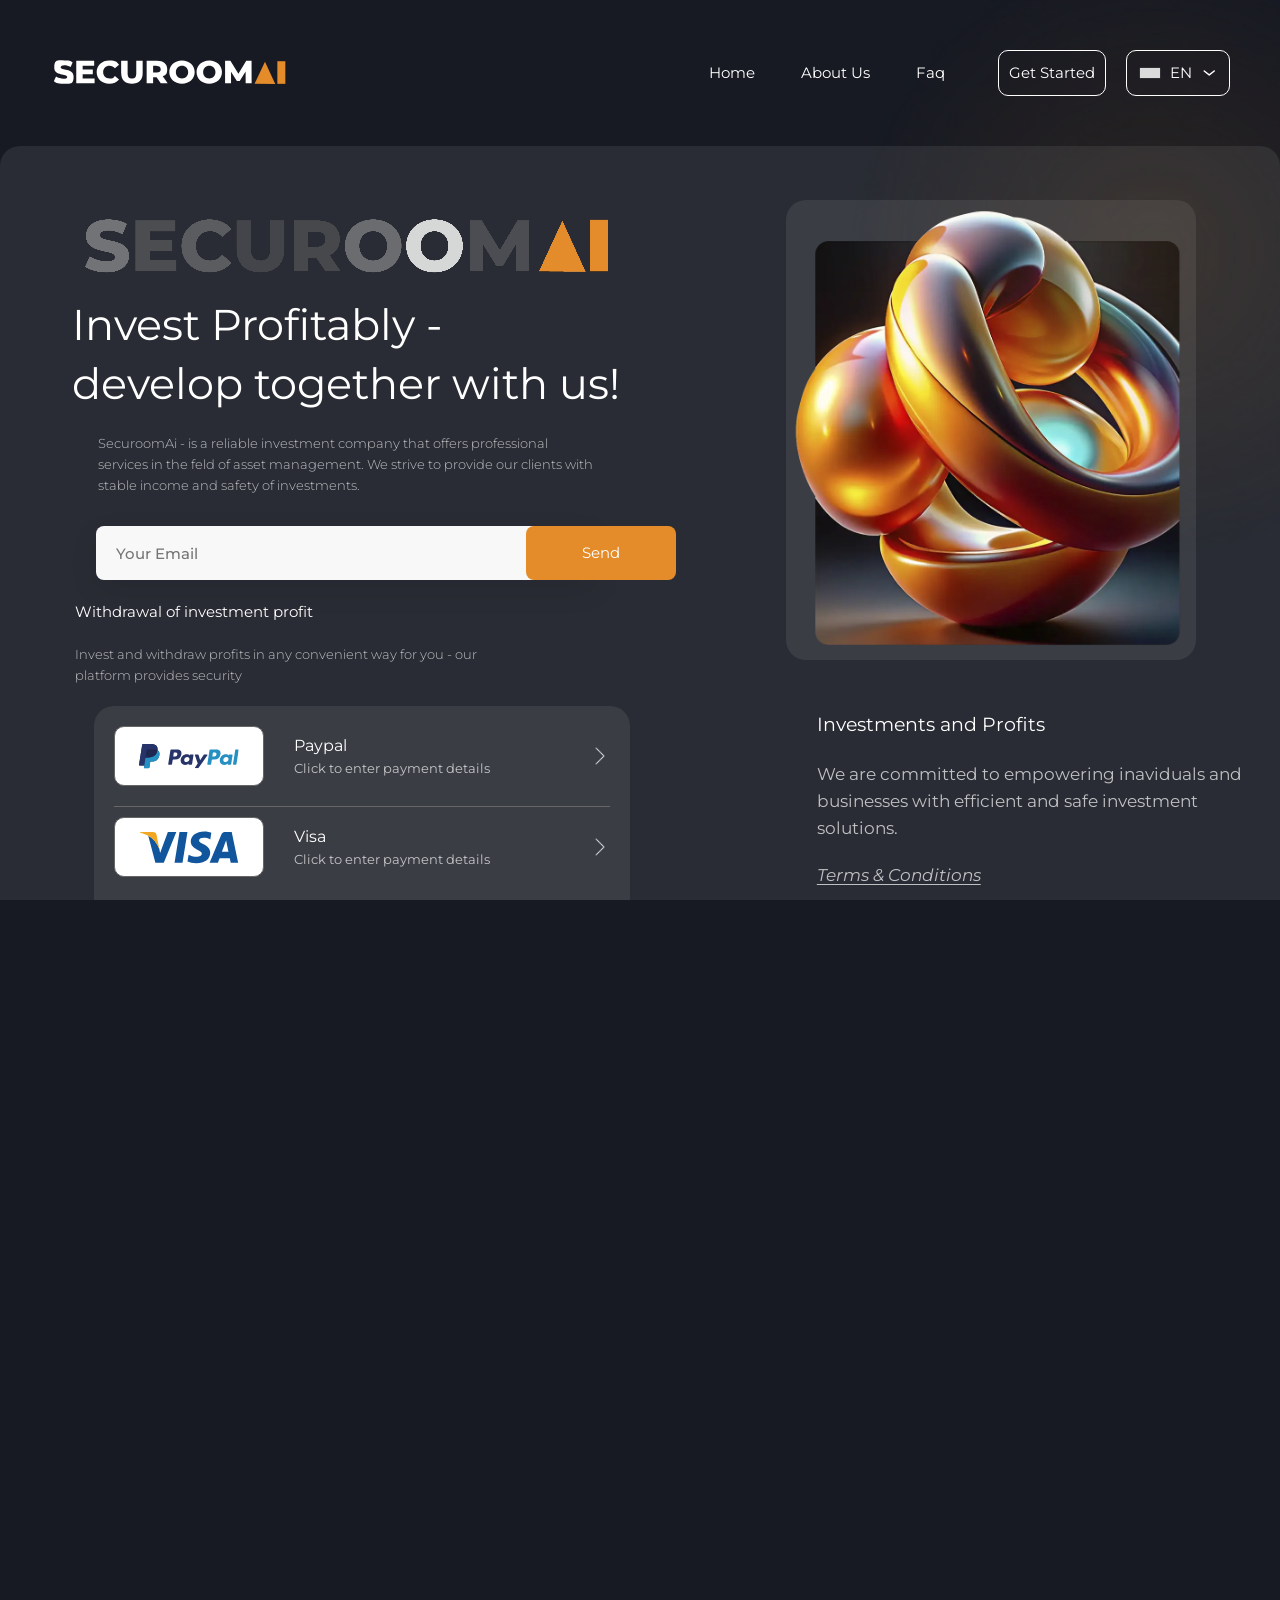
==== commit 52698f9a: "Done" ====
--- a/index.html
+++ b/index.html
@@ -87,7 +87,7 @@
 
         <section class="home">
             <div class="flash flash1"></div>
-            <div class="flash flash2"></div>
+            <!-- <div class="flash flash2"></div> -->
             <div class="container home__hold">
                 <div class="home__body">
                     <div class="home__content">
